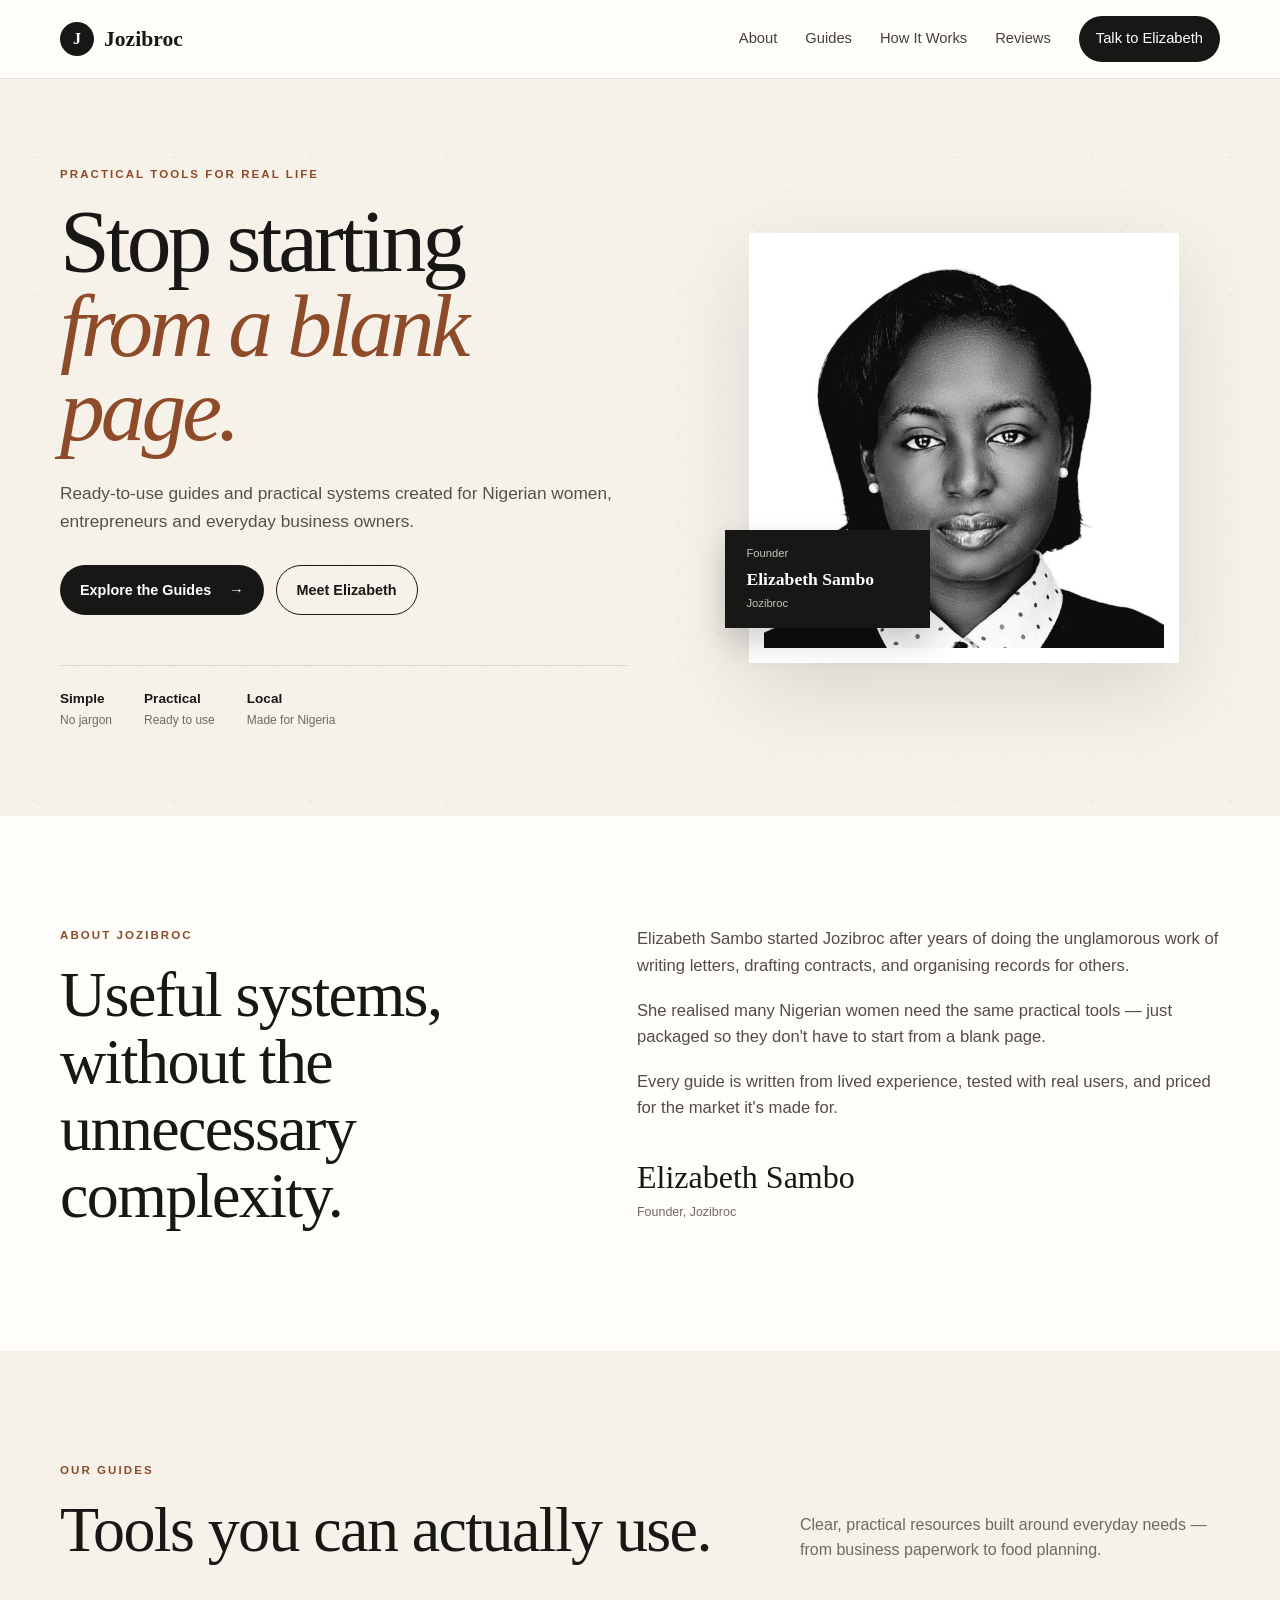
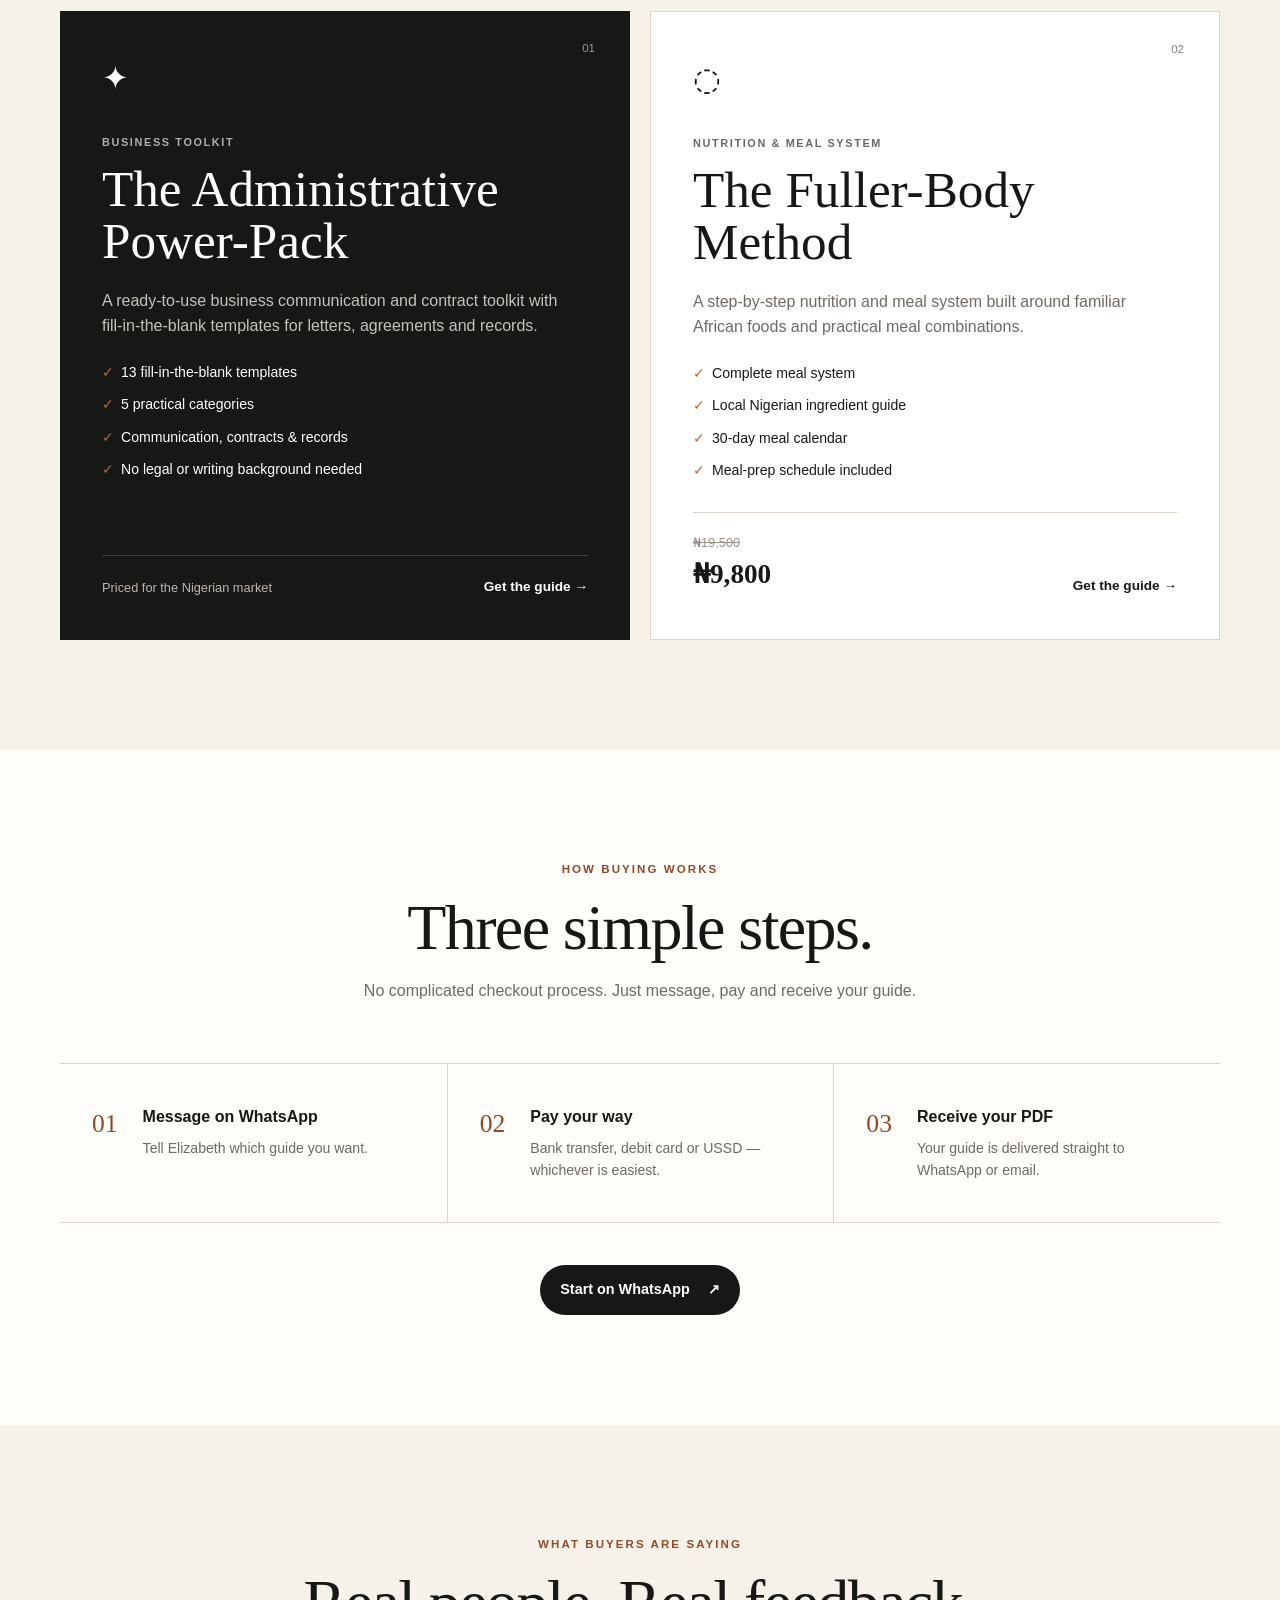
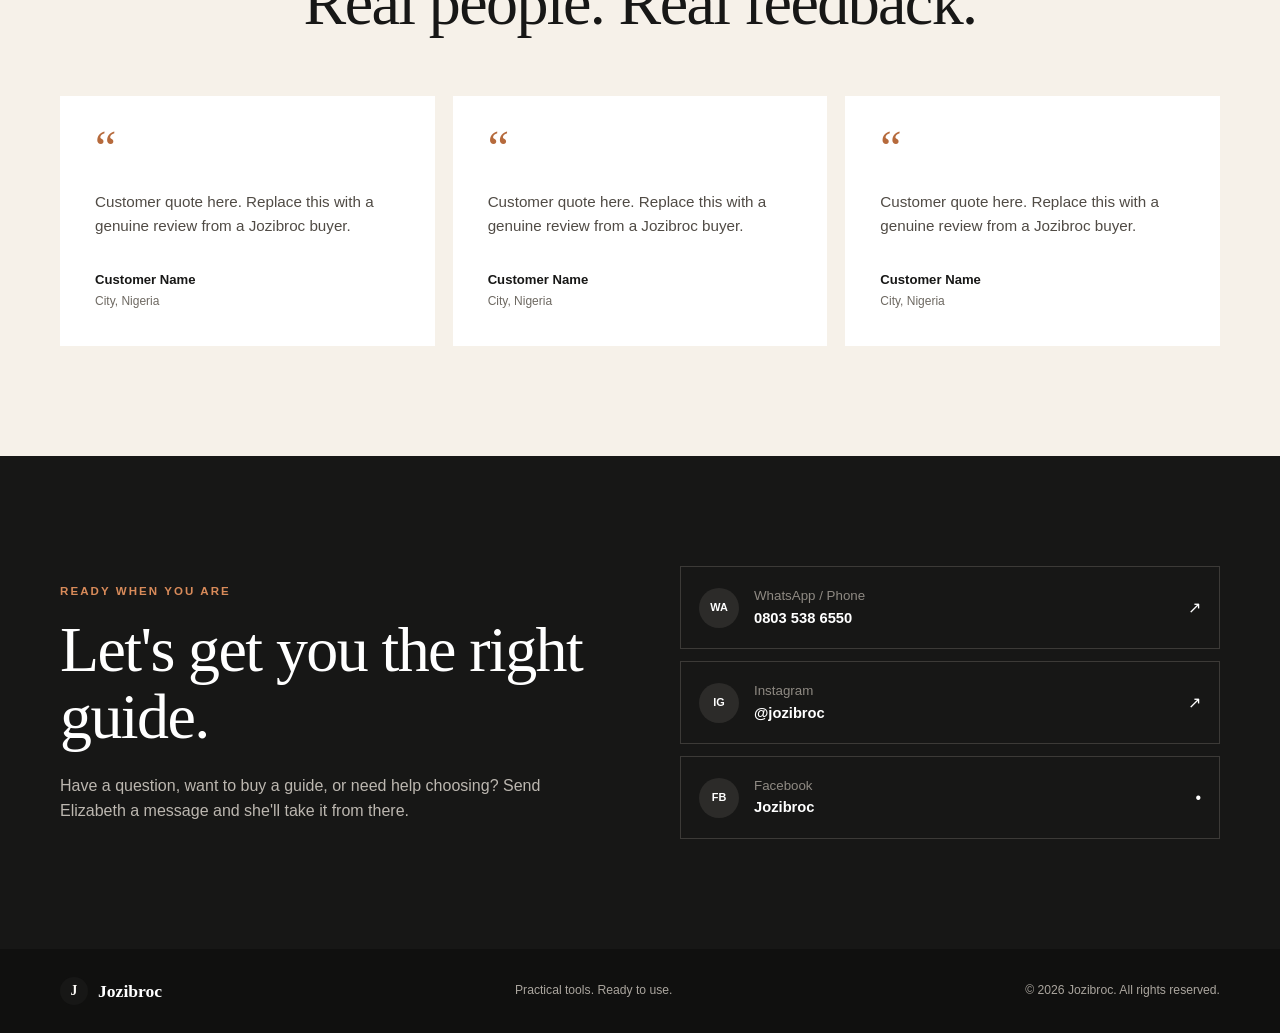
==== index.html @ 95d76f39 "jozibroc" ====
<!DOCTYPE html>
<html lang="en">
<head>
  <meta charset="UTF-8">
  <meta name="viewport" content="width=device-width, initial-scale=1.0">
  <meta name="description" content="Jozibroc — practical, ready-to-use business guides for Nigerian women and small business owners.">
  <title>Jozibroc | Practical Tools. Ready to Use.</title>

  <!-- Meta Pixel: Jozibroc Pixels | ID 851390221299784 -->
  <script>
    !function(f,b,e,v,n,t,s)
    {if(f.fbq)return;n=f.fbq=function(){n.callMethod?
    n.callMethod.apply(n,arguments):n.queue.push(arguments)};
    if(!f._fbq)f._fbq=n;n.push=n;n.loaded=!0;n.version='2.0';
    n.queue=[];t=b.createElement(e);t.async=!0;
    t.src=v;s=b.getElementsByTagName(e)[0];
    s.parentNode.insertBefore(t,s)}(window, document,'script',
    'https://connect.facebook.net/en_US/fbevents.js');
    fbq('init', '851390221299784');
    fbq('track', 'PageView');
  </script>
  <noscript>
    <img height="1" width="1" style="display:none"
         src="https://www.facebook.com/tr?id=851390221299784&ev=PageView&noscript=1"
         alt="">
  </noscript>

  <link rel="stylesheet" href="style.css">
</head>
<body>

  <header class="site-header">
    <nav class="nav container">
      <a class="brand" href="#home" aria-label="Jozibroc home">
        <span class="brand-mark">J</span>
        <span>Jozibroc</span>
      </a>

      <button class="menu-toggle" id="menuToggle" aria-label="Open menu" aria-expanded="false">
        <span></span><span></span><span></span>
      </button>

      <div class="nav-links" id="navLinks">
        <a href="#about">About</a>
        <a href="#guides">Guides</a>
        <a href="#how-it-works">How It Works</a>
        <a href="#testimonials">Reviews</a>
        <a href="#contact" class="nav-cta">Talk to Elizabeth</a>
      </div>
    </nav>
  </header>

  <main id="home">
    <section class="hero">
      <div class="hero-pattern"></div>
      <div class="container hero-grid">
        <div class="hero-copy reveal">
          <p class="eyebrow">PRACTICAL TOOLS FOR REAL LIFE</p>
          <h1>Stop starting<br><span>from a blank page.</span></h1>
          <p class="hero-text">
            Ready-to-use guides and practical systems created for Nigerian women,
            entrepreneurs and everyday business owners.
          </p>
          <div class="hero-actions">
            <a href="#guides" class="btn btn-primary">Explore the Guides <span>→</span></a>
            <a href="#about" class="btn btn-secondary">Meet Elizabeth</a>
          </div>
          <div class="trust-row">
            <div><strong>Simple</strong><span>No jargon</span></div>
            <div><strong>Practical</strong><span>Ready to use</span></div>
            <div><strong>Local</strong><span>Made for Nigeria</span></div>
          </div>
        </div>

        <div class="hero-portrait reveal">
          <div class="portrait-frame">
            <img src="assets/elizabeth-sambo.png" alt="Elizabeth Sambo">
            <div class="portrait-card">
              <span>Founder</span>
              <strong>Elizabeth Sambo</strong>
              <small>Jozibroc</small>
            </div>
          </div>
        </div>
      </div>
    </section>

    <section class="intro section" id="about">
      <div class="container two-col">
        <div class="section-heading reveal">
          <p class="eyebrow">ABOUT JOZIBROC</p>
          <h2>Useful systems, without the unnecessary complexity.</h2>
        </div>
        <div class="intro-copy reveal">
          <p>
            Elizabeth Sambo started Jozibroc after years of doing the unglamorous
            work of writing letters, drafting contracts, and organising records for others.
          </p>
          <p>
            She realised many Nigerian women need the same practical tools — just packaged
            so they don't have to start from a blank page.
          </p>
          <p>
            Every guide is written from lived experience, tested with real users, and
            priced for the market it's made for.
          </p>
          <div class="signature">Elizabeth Sambo</div>
          <p class="founder-note">Founder, Jozibroc</p>
        </div>
      </div>
    </section>

    <section class="guides section" id="guides">
      <div class="container">
        <div class="section-top reveal">
          <div>
            <p class="eyebrow">OUR GUIDES</p>
            <h2>Tools you can actually use.</h2>
          </div>
          <p class="section-description">
            Clear, practical resources built around everyday needs — from business
            paperwork to food planning.
          </p>
        </div>

        <div class="guide-grid">
          <article class="guide-card dark reveal">
            <div class="guide-number">01</div>
            <div class="guide-icon">✦</div>
            <p class="card-label">BUSINESS TOOLKIT</p>
            <h3>The Administrative<br>Power-Pack</h3>
            <p class="card-description">
              A ready-to-use business communication and contract toolkit with
              fill-in-the-blank templates for letters, agreements and records.
            </p>
            <ul>
              <li>13 fill-in-the-blank templates</li>
              <li>5 practical categories</li>
              <li>Communication, contracts & records</li>
              <li>No legal or writing background needed</li>
            </ul>
            <div class="card-footer">
              <span class="price-note">Priced for the Nigerian market</span>
              <a href="#contact" class="card-link" data-guide="The Administrative Power-Pack">Get the guide →</a>
            </div>
          </article>

          <article class="guide-card light reveal">
            <div class="guide-number">02</div>
            <div class="guide-icon">◌</div>
            <p class="card-label">NUTRITION & MEAL SYSTEM</p>
            <h3>The Fuller-Body<br>Method</h3>
            <p class="card-description">
              A step-by-step nutrition and meal system built around familiar African
              foods and practical meal combinations.
            </p>
            <ul>
              <li>Complete meal system</li>
              <li>Local Nigerian ingredient guide</li>
              <li>30-day meal calendar</li>
              <li>Meal-prep schedule included</li>
            </ul>
            <div class="card-footer">
              <div>
                <span class="old-price">₦19,500</span>
                <strong class="current-price">₦9,800</strong>
              </div>
              <a href="#contact" class="card-link" data-guide="The Fuller-Body Method">Get the guide →</a>
            </div>
          </article>
        </div>
      </div>
    </section>

    <section class="process section" id="how-it-works">
      <div class="container">
        <div class="center-heading reveal">
          <p class="eyebrow">HOW BUYING WORKS</p>
          <h2>Three simple steps.</h2>
          <p>No complicated checkout process. Just message, pay and receive your guide.</p>
        </div>

        <div class="steps">
          <div class="step reveal">
            <span class="step-no">01</span>
            <div>
              <h3>Message on WhatsApp</h3>
              <p>Tell Elizabeth which guide you want.</p>
            </div>
          </div>
          <div class="step reveal">
            <span class="step-no">02</span>
            <div>
              <h3>Pay your way</h3>
              <p>Bank transfer, debit card or USSD — whichever is easiest.</p>
            </div>
          </div>
          <div class="step reveal">
            <span class="step-no">03</span>
            <div>
              <h3>Receive your PDF</h3>
              <p>Your guide is delivered straight to WhatsApp or email.</p>
            </div>
          </div>
        </div>

        <div class="process-cta reveal">
          <a class="btn btn-primary" href="https://wa.me/2348035386550?text=Hello%20Elizabeth%2C%20I%27d%20like%20to%20buy%20a%20Jozibroc%20guide." target="_blank" rel="noopener">
            Start on WhatsApp <span>↗</span>
          </a>
        </div>
      </div>
    </section>

    <section class="testimonials section" id="testimonials">
      <div class="container">
        <div class="center-heading reveal">
          <p class="eyebrow">WHAT BUYERS ARE SAYING</p>
          <h2>Real people. Real feedback.</h2>
        </div>

        <div class="testimonial-grid">
          <article class="testimonial reveal">
            <div class="quote-mark">“</div>
            <p>Customer quote here. Replace this with a genuine review from a Jozibroc buyer.</p>
            <div class="reviewer"><strong>Customer Name</strong><span>City, Nigeria</span></div>
          </article>
          <article class="testimonial reveal">
            <div class="quote-mark">“</div>
            <p>Customer quote here. Replace this with a genuine review from a Jozibroc buyer.</p>
            <div class="reviewer"><strong>Customer Name</strong><span>City, Nigeria</span></div>
          </article>
          <article class="testimonial reveal">
            <div class="quote-mark">“</div>
            <p>Customer quote here. Replace this with a genuine review from a Jozibroc buyer.</p>
            <div class="reviewer"><strong>Customer Name</strong><span>City, Nigeria</span></div>
          </article>
        </div>
      </div>
    </section>

    <section class="contact section" id="contact">
      <div class="container contact-box reveal">
        <div class="contact-copy">
          <p class="eyebrow">READY WHEN YOU ARE</p>
          <h2>Let's get you the right guide.</h2>
          <p>
            Have a question, want to buy a guide, or need help choosing?
            Send Elizabeth a message and she'll take it from there.
          </p>
        </div>
        <div class="contact-actions">
          <a class="contact-item whatsapp" href="https://wa.me/2348035386550?text=Hello%20Elizabeth%2C%20I%27m%20interested%20in%20a%20Jozibroc%20guide." target="_blank" rel="noopener">
            <span class="contact-icon">WA</span>
            <span><small>WhatsApp / Phone</small><strong>0803 538 6550</strong></span>
            <span>↗</span>
          </a>
          <a class="contact-item" href="https://www.instagram.com/jozibroc/" target="_blank" rel="noopener">
            <span class="contact-icon">IG</span>
            <span><small>Instagram</small><strong>@jozibroc</strong></span>
            <span>↗</span>
          </a>
          <div class="contact-item">
            <span class="contact-icon">FB</span>
            <span><small>Facebook</small><strong>Jozibroc</strong></span>
            <span>•</span>
          </div>
        </div>
      </div>
    </section>
  </main>

  <footer class="footer">
    <div class="container footer-inner">
      <a class="brand footer-brand" href="#home">
        <span class="brand-mark">J</span>
        <span>Jozibroc</span>
      </a>
      <p>Practical tools. Ready to use.</p>
      <p>© <span id="year"></span> Jozibroc. All rights reserved.</p>
    </div>
  </footer>

  <script src="script.js"></script>
</body>
</html>
---- style.css ----
:root {
  --ink: #171716;
  --cream: #f6f1e9;
  --paper: #fffdf9;
  --warm: #b66a3c;
  --warm-dark: #8d4b29;
  --line: #ddd5ca;
  --muted: #6e6962;
  --serif: Georgia, "Times New Roman", serif;
  --sans: Inter, ui-sans-serif, -apple-system, BlinkMacSystemFont, "Segoe UI", Arial, sans-serif;
}

* { box-sizing: border-box; margin: 0; padding: 0; }

html { scroll-behavior: smooth; }

body {
  font-family: var(--sans);
  color: var(--ink);
  background: var(--paper);
  line-height: 1.6;
}

a { color: inherit; text-decoration: none; }

.container {
  width: min(1160px, calc(100% - 40px));
  margin: 0 auto;
}

.site-header {
  position: sticky;
  top: 0;
  z-index: 100;
  background: rgba(255, 253, 249, .92);
  backdrop-filter: blur(14px);
  border-bottom: 1px solid rgba(221, 213, 202, .7);
}

.nav {
  min-height: 78px;
  display: flex;
  align-items: center;
  justify-content: space-between;
}

.brand {
  display: inline-flex;
  align-items: center;
  gap: 10px;
  font-family: var(--serif);
  font-size: 1.35rem;
  font-weight: 700;
}

.brand-mark {
  width: 34px;
  height: 34px;
  border-radius: 50%;
  display: grid;
  place-items: center;
  background: var(--ink);
  color: var(--paper);
  font-size: 1rem;
}

.nav-links { display: flex; align-items: center; gap: 28px; font-size: .92rem; }
.nav-links a { color: #44413d; transition: color .2s ease; }
.nav-links a:hover { color: var(--warm-dark); }
.nav-cta {
  background: var(--ink);
  color: white !important;
  padding: 11px 17px;
  border-radius: 100px;
}

.menu-toggle { display: none; border: 0; background: transparent; cursor: pointer; }
.menu-toggle span { display: block; width: 25px; height: 2px; background: var(--ink); margin: 5px; }

.hero {
  position: relative;
  overflow: hidden;
  background: var(--cream);
  min-height: 720px;
  display: flex;
  align-items: center;
}

.hero-pattern {
  position: absolute;
  inset: 0;
  opacity: .25;
  background-image:
    radial-gradient(circle at 15% 30%, rgba(182,106,60,.22) 0 1px, transparent 1.5px),
    radial-gradient(circle at 75% 70%, rgba(23,23,22,.13) 0 1px, transparent 1.5px);
  background-size: 34px 34px, 46px 46px;
}

.hero-grid {
  position: relative;
  display: grid;
  grid-template-columns: 1.05fr .95fr;
  gap: 80px;
  align-items: center;
  padding: 86px 0;
}

.eyebrow {
  letter-spacing: .18em;
  font-size: .72rem;
  font-weight: 800;
  color: var(--warm-dark);
  margin-bottom: 16px;
}

.hero h1 {
  font-family: var(--serif);
  font-size: clamp(3.6rem, 7vw, 6.3rem);
  line-height: .94;
  letter-spacing: -.045em;
  font-weight: 500;
}

.hero h1 span { color: var(--warm-dark); font-style: italic; }

.hero-text {
  max-width: 560px;
  margin: 28px 0 30px;
  font-size: 1.08rem;
  color: #55504a;
}

.hero-actions { display: flex; gap: 12px; flex-wrap: wrap; }

.btn {
  display: inline-flex;
  align-items: center;
  justify-content: center;
  gap: 18px;
  min-height: 50px;
  padding: 0 20px;
  border-radius: 100px;
  font-weight: 700;
  font-size: .9rem;
  transition: transform .2s ease, background .2s ease;
}
.btn:hover { transform: translateY(-2px); }
.btn-primary { background: var(--ink); color: white; }
.btn-secondary { border: 1px solid var(--ink); }

.trust-row {
  display: flex;
  gap: 32px;
  margin-top: 50px;
  padding-top: 22px;
  border-top: 1px solid var(--line);
}
.trust-row div { display: grid; gap: 1px; }
.trust-row strong { font-size: .85rem; }
.trust-row span { color: var(--muted); font-size: .75rem; }

.hero-portrait { display: flex; justify-content: center; }
.portrait-frame {
  position: relative;
  width: min(430px, 100%);
  padding: 15px;
  background: white;
  box-shadow: 0 28px 80px rgba(23,23,22,.12);
}
.portrait-frame img { display: block; width: 100%; aspect-ratio: 1 / 1; object-fit: cover; }
.portrait-card {
  position: absolute;
  left: -24px;
  bottom: 35px;
  background: var(--ink);
  color: white;
  padding: 15px 22px;
  min-width: 205px;
  box-shadow: 0 14px 30px rgba(0,0,0,.18);
}
.portrait-card span, .portrait-card small { display: block; color: #c8c4bd; font-size: .7rem; }
.portrait-card strong { display: block; font-family: var(--serif); font-size: 1.1rem; margin: 2px 0; }

.section { padding: 110px 0; }

.two-col { display: grid; grid-template-columns: .9fr 1.1fr; gap: 100px; }
.section-heading h2, .section-top h2, .center-heading h2, .contact h2 {
  font-family: var(--serif);
  font-weight: 500;
  letter-spacing: -.025em;
  line-height: 1.05;
  font-size: clamp(2.5rem, 5vw, 4rem);
}
.intro { background: var(--paper); }
.intro-copy { max-width: 650px; color: #514d47; font-size: 1.04rem; }
.intro-copy p { margin-bottom: 18px; }
.signature {
  margin-top: 30px;
  font-family: "Brush Script MT", cursive;
  font-size: 2rem;
  color: var(--ink);
}
.founder-note { font-size: .78rem; color: var(--muted); }

.guides { background: var(--cream); }
.section-top { display: flex; justify-content: space-between; align-items: end; gap: 40px; margin-bottom: 48px; }
.section-description { max-width: 420px; color: var(--muted); }

.guide-grid { display: grid; grid-template-columns: 1fr 1fr; gap: 20px; }
.guide-card {
  min-height: 550px;
  padding: 42px;
  position: relative;
  overflow: hidden;
  display: flex;
  flex-direction: column;
}
.guide-card.dark { background: var(--ink); color: white; }
.guide-card.light { background: white; border: 1px solid var(--line); }
.guide-number { position: absolute; top: 28px; right: 35px; font-size: .72rem; opacity: .55; }
.guide-icon { font-size: 2rem; margin-bottom: 30px; }
.card-label { letter-spacing: .15em; font-size: .68rem; font-weight: 800; opacity: .65; margin-bottom: 12px; }
.guide-card h3 { font-family: var(--serif); font-size: clamp(2.1rem, 4vw, 3.2rem); line-height: 1; font-weight: 500; }
.card-description { margin: 22px 0; color: #c7c2bb; max-width: 480px; }
.light .card-description { color: var(--muted); }
.guide-card ul { list-style: none; display: grid; gap: 10px; margin-bottom: 30px; }
.guide-card li { font-size: .88rem; padding-left: 19px; position: relative; }
.guide-card li::before { content: "✓"; position: absolute; left: 0; color: var(--warm); }
.card-footer { margin-top: auto; padding-top: 20px; border-top: 1px solid rgba(255,255,255,.18); display: flex; justify-content: space-between; gap: 15px; align-items: end; }
.light .card-footer { border-top-color: var(--line); }
.price-note { font-size: .8rem; color: #bcb6ad; }
.old-price { display: block; color: #99928a; text-decoration: line-through; font-size: .8rem; }
.current-price { font-family: var(--serif); font-size: 1.7rem; }
.card-link { font-weight: 800; font-size: .85rem; white-space: nowrap; }
.card-link:hover { color: var(--warm); }

.process { background: var(--paper); }
.center-heading { text-align: center; max-width: 700px; margin: 0 auto 60px; }
.center-heading > p:last-child { color: var(--muted); margin-top: 16px; }
.steps { display: grid; grid-template-columns: repeat(3, 1fr); gap: 0; border-top: 1px solid var(--line); border-bottom: 1px solid var(--line); }
.step { padding: 40px 32px; display: flex; gap: 25px; }
.step + .step { border-left: 1px solid var(--line); }
.step-no { font-family: var(--serif); font-size: 1.6rem; color: var(--warm-dark); }
.step h3 { font-size: 1rem; margin-bottom: 7px; }
.step p { color: var(--muted); font-size: .88rem; }
.process-cta { text-align: center; margin-top: 42px; }

.testimonials { background: var(--cream); }
.testimonial-grid { display: grid; grid-template-columns: repeat(3, 1fr); gap: 18px; }
.testimonial { background: white; padding: 35px; min-height: 250px; display: flex; flex-direction: column; }
.quote-mark { font-family: var(--serif); font-size: 3rem; line-height: .7; color: var(--warm); }
.testimonial p { margin: 25px 0; color: #504b45; font-size: .95rem; }
.reviewer { margin-top: auto; display: grid; gap: 2px; }
.reviewer strong { font-size: .82rem; }
.reviewer span { font-size: .75rem; color: var(--muted); }

.contact { background: var(--ink); color: white; }
.contact-box { display: grid; grid-template-columns: 1fr 1fr; gap: 80px; align-items: center; }
.contact h2 { max-width: 550px; }
.contact-copy > p:last-child { color: #bcb7b0; max-width: 530px; margin-top: 22px; }
.contact .eyebrow { color: #d98b5a; }
.contact-actions { display: grid; gap: 12px; }
.contact-item {
  display: flex;
  align-items: center;
  gap: 15px;
  padding: 18px;
  border: 1px solid #3c3a37;
  transition: border-color .2s ease, transform .2s ease;
}
.contact-item:hover { border-color: #77716a; transform: translateX(3px); }
.contact-icon {
  width: 40px; height: 40px; display: grid; place-items: center;
  border-radius: 50%; background: #2c2b29; font-size: .68rem; font-weight: 800;
}
.contact-item span:nth-child(2) { flex: 1; display: grid; }
.contact-item small { color: #8f8a83; }
.contact-item strong { font-size: .92rem; }

.footer { background: #10100f; color: #aaa59e; padding: 28px 0; font-size: .76rem; }
.footer-inner { display: flex; align-items: center; justify-content: space-between; gap: 20px; }
.footer-brand { color: white; font-size: 1.1rem; }
.footer-brand .brand-mark { width: 28px; height: 28px; font-size: .85rem; }

.reveal { opacity: 0; transform: translateY(20px); transition: opacity .7s ease, transform .7s ease; }
.reveal.visible { opacity: 1; transform: none; }

@media (max-width: 850px) {
  .menu-toggle { display: block; }
  .nav-links {
    display: none;
    position: absolute;
    top: 78px; left: 0; right: 0;
    background: var(--paper);
    border-bottom: 1px solid var(--line);
    padding: 20px;
    flex-direction: column;
    align-items: stretch;
  }
  .nav-links.open { display: flex; }
  .nav-links a { padding: 10px; }
  .nav-cta { text-align: center; }

  .hero { min-height: auto; }
  .hero-grid { grid-template-columns: 1fr; gap: 60px; padding: 70px 0; }
  .hero-portrait { order: -1; }
  .portrait-frame { width: min(390px, 90%); }
  .portrait-card { left: -10px; }

  .two-col, .contact-box { grid-template-columns: 1fr; gap: 45px; }
  .section { padding: 80px 0; }
  .section-top { display: block; }
  .section-description { margin-top: 20px; }
  .guide-grid, .testimonial-grid { grid-template-columns: 1fr; }
  .steps { grid-template-columns: 1fr; }
  .step + .step { border-left: 0; border-top: 1px solid var(--line); }
  .guide-card { min-height: 500px; }
}

@media (max-width: 520px) {
  .container { width: min(100% - 28px, 1160px); }
  .hero h1 { font-size: 3.5rem; }
  .trust-row { gap: 15px; flex-wrap: wrap; }
  .guide-card { padding: 30px 24px; }
  .card-footer { align-items: center; }
  .footer-inner { flex-direction: column; text-align: center; }
}
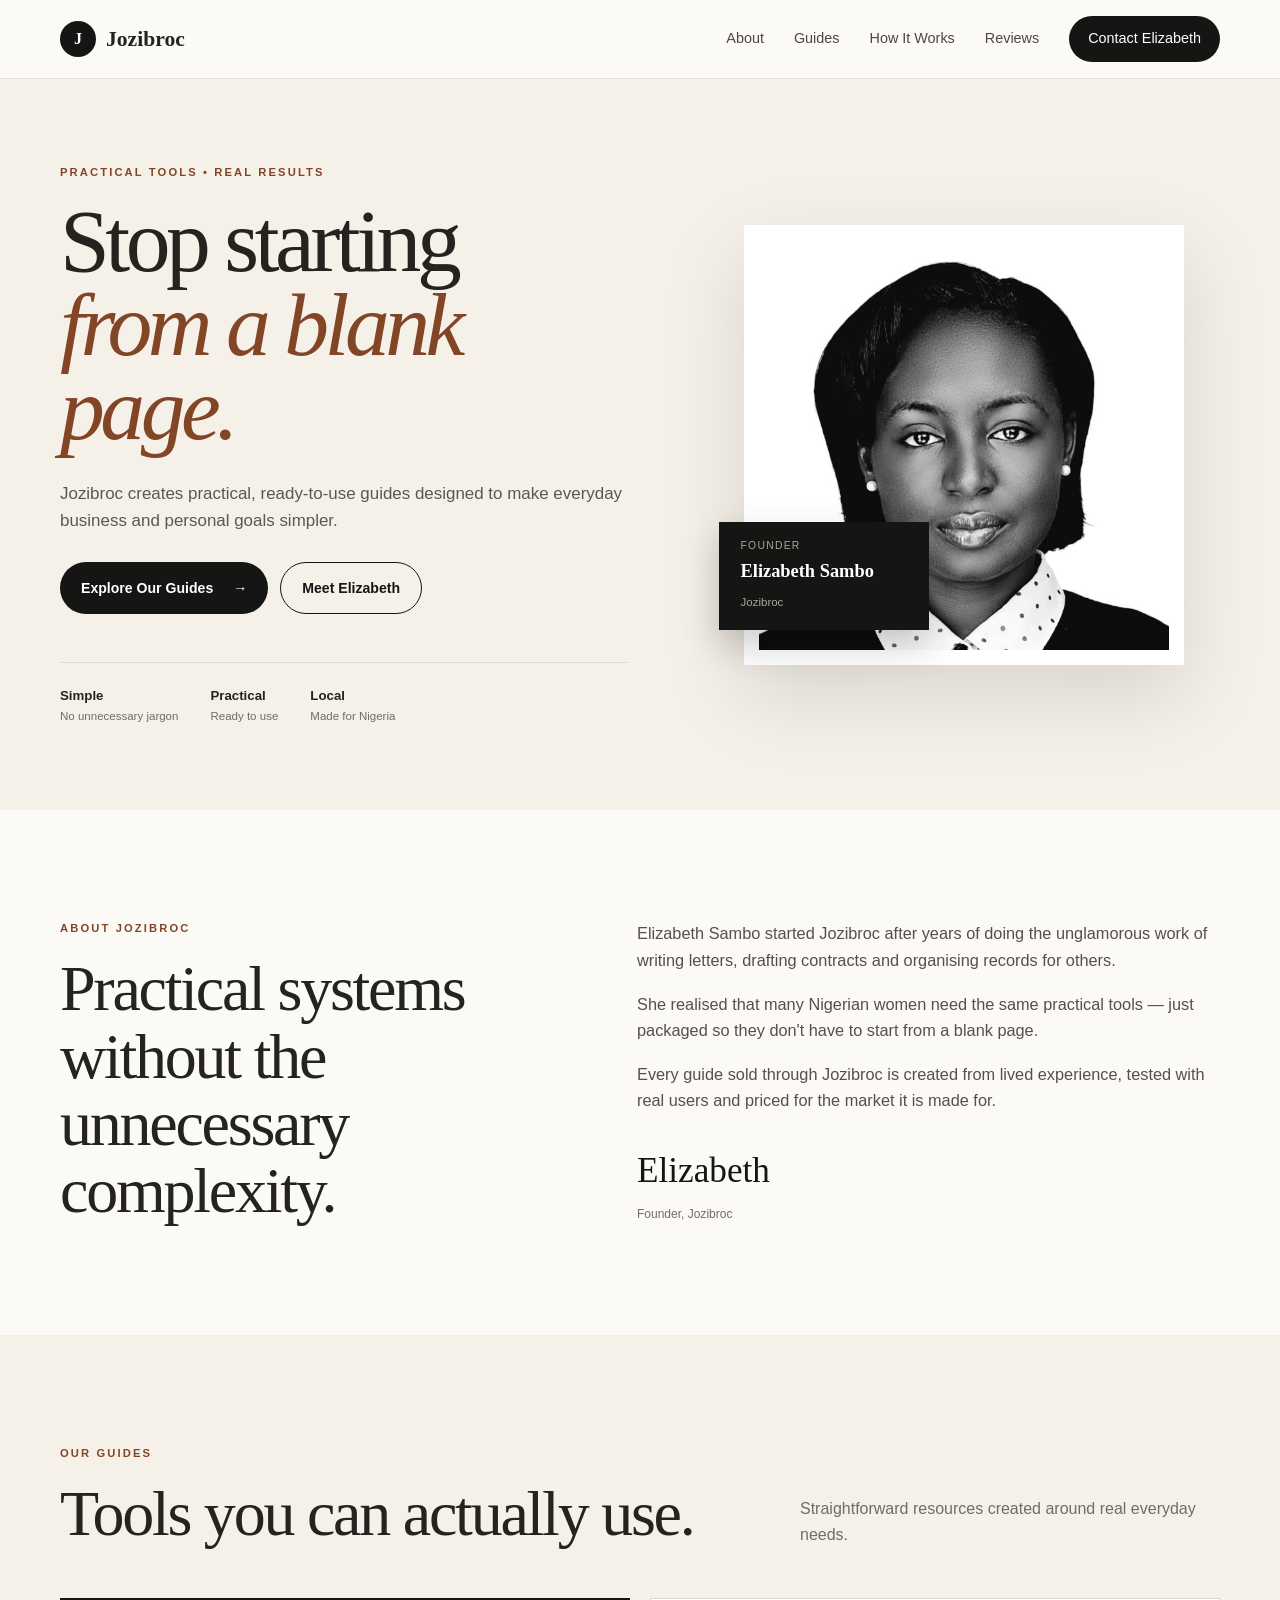
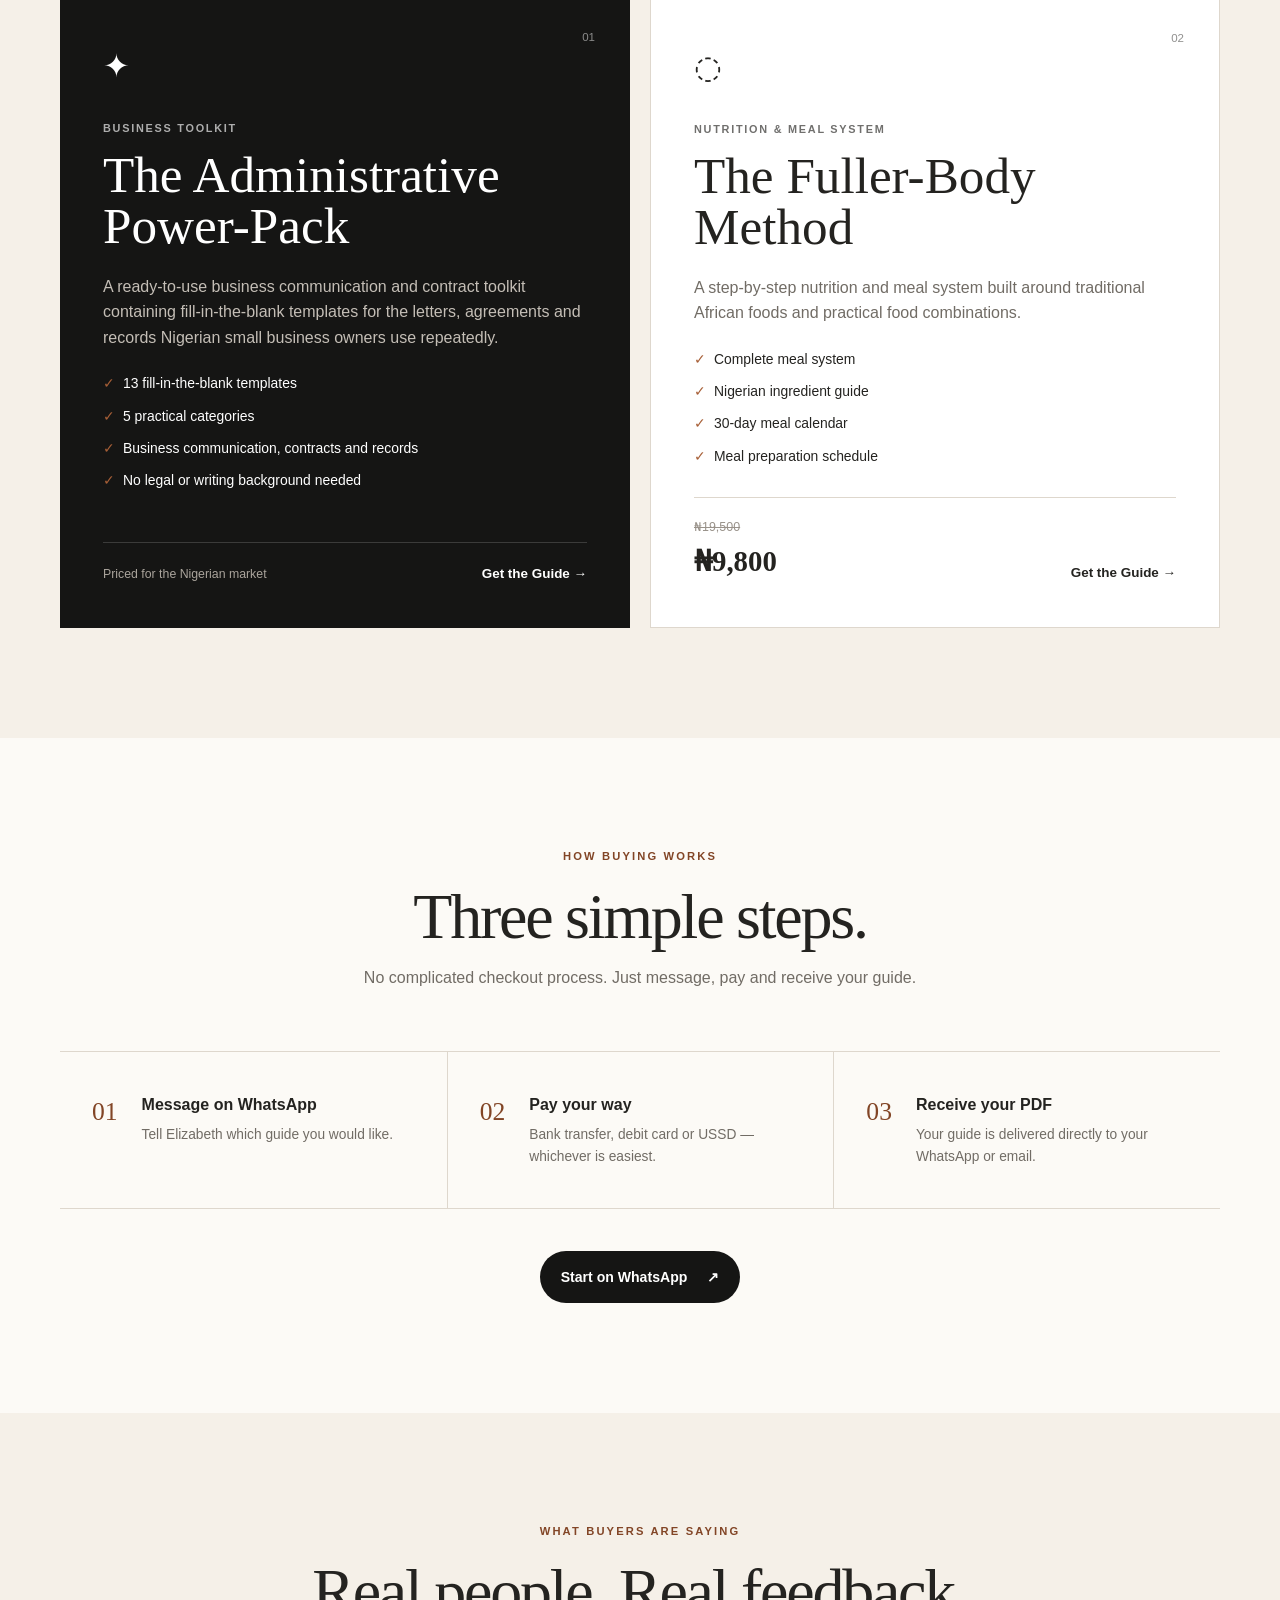
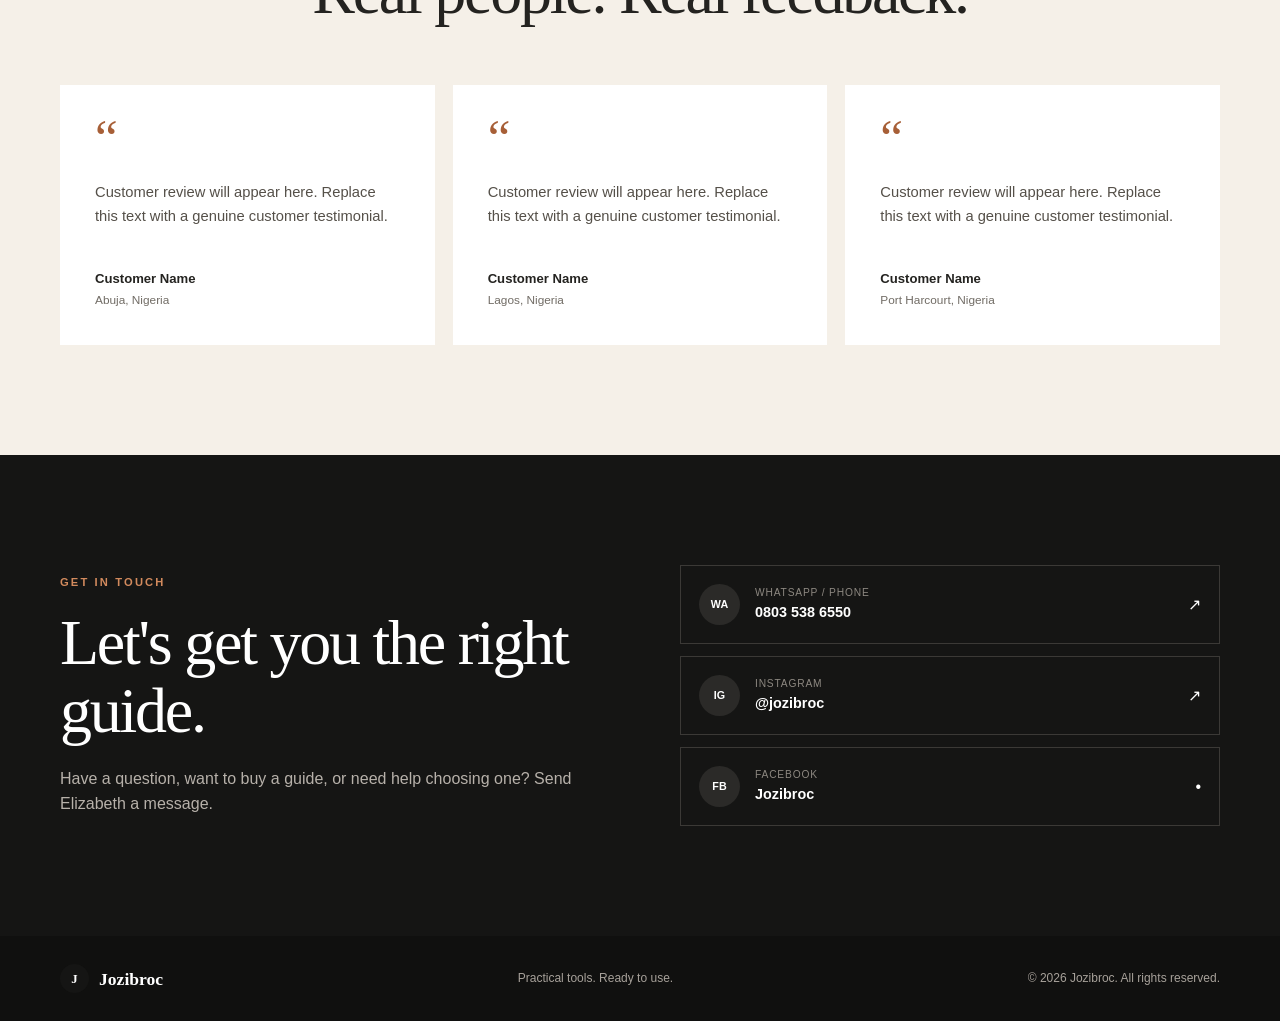
==== commit 9439c41f: "jozibroc" ====
--- a/index.html
+++ b/index.html
@@ -1,286 +1,809 @@
 <!DOCTYPE html>
 <html lang="en">
 <head>
-  <meta charset="UTF-8">
-  <meta name="viewport" content="width=device-width, initial-scale=1.0">
-  <meta name="description" content="Jozibroc — practical, ready-to-use business guides for Nigerian women and small business owners.">
-  <title>Jozibroc | Practical Tools. Ready to Use.</title>
-
-  <!-- Meta Pixel: Jozibroc Pixels | ID 851390221299784 -->
-  <script>
-    !function(f,b,e,v,n,t,s)
-    {if(f.fbq)return;n=f.fbq=function(){n.callMethod?
-    n.callMethod.apply(n,arguments):n.queue.push(arguments)};
-    if(!f._fbq)f._fbq=n;n.push=n;n.loaded=!0;n.version='2.0';
-    n.queue=[];t=b.createElement(e);t.async=!0;
-    t.src=v;s=b.getElementsByTagName(e)[0];
-    s.parentNode.insertBefore(t,s)}(window, document,'script',
-    'https://connect.facebook.net/en_US/fbevents.js');
-    fbq('init', '851390221299784');
-    fbq('track', 'PageView');
-  </script>
-  <noscript>
-    <img height="1" width="1" style="display:none"
-         src="https://www.facebook.com/tr?id=851390221299784&ev=PageView&noscript=1"
-         alt="">
-  </noscript>
-
-  <link rel="stylesheet" href="style.css">
+    <meta charset="UTF-8">
+    <meta name="viewport" content="width=device-width, initial-scale=1.0">
+
+    <title>Jozibroc | Practical Tools for Real Life</title>
+
+    <meta name="description"
+        content="Jozibroc provides practical, ready-to-use guides and systems created for Nigerian women, entrepreneurs and small business owners.">
+
+    <!-- =========================
+         META PIXEL
+         Jozibroc Pixel ID:
+         851390221299784
+    ========================== -->
+
+    <script>
+        !function(f,b,e,v,n,t,s)
+        {
+            if(f.fbq)return;
+            n=f.fbq=function()
+            {
+                n.callMethod ?
+                n.callMethod.apply(n,arguments) :
+                n.queue.push(arguments)
+            };
+
+            if(!f._fbq)f._fbq=n;
+
+            n.push=n;
+            n.loaded=!0;
+            n.version='2.0';
+            n.queue=[];
+
+            t=b.createElement(e);
+            t.async=!0;
+            t.src=v;
+
+            s=b.getElementsByTagName(e)[0];
+            s.parentNode.insertBefore(t,s)
+        }
+        (window, document,'script',
+        'https://connect.facebook.net/en_US/fbevents.js');
+
+        fbq('init', '851390221299784');
+        fbq('track', 'PageView');
+    </script>
+
+    <noscript>
+        <img height="1"
+             width="1"
+             style="display:none"
+             src="https://www.facebook.com/tr?id=851390221299784&ev=PageView&noscript=1"
+             alt="">
+    </noscript>
+
+    <link rel="stylesheet" href="style.css">
 </head>
+
 <body>
 
-  <header class="site-header">
-    <nav class="nav container">
-      <a class="brand" href="#home" aria-label="Jozibroc home">
-        <span class="brand-mark">J</span>
-        <span>Jozibroc</span>
-      </a>
-
-      <button class="menu-toggle" id="menuToggle" aria-label="Open menu" aria-expanded="false">
-        <span></span><span></span><span></span>
-      </button>
-
-      <div class="nav-links" id="navLinks">
-        <a href="#about">About</a>
-        <a href="#guides">Guides</a>
-        <a href="#how-it-works">How It Works</a>
-        <a href="#testimonials">Reviews</a>
-        <a href="#contact" class="nav-cta">Talk to Elizabeth</a>
-      </div>
-    </nav>
-  </header>
-
-  <main id="home">
-    <section class="hero">
-      <div class="hero-pattern"></div>
-      <div class="container hero-grid">
-        <div class="hero-copy reveal">
-          <p class="eyebrow">PRACTICAL TOOLS FOR REAL LIFE</p>
-          <h1>Stop starting<br><span>from a blank page.</span></h1>
-          <p class="hero-text">
-            Ready-to-use guides and practical systems created for Nigerian women,
-            entrepreneurs and everyday business owners.
-          </p>
-          <div class="hero-actions">
-            <a href="#guides" class="btn btn-primary">Explore the Guides <span>→</span></a>
-            <a href="#about" class="btn btn-secondary">Meet Elizabeth</a>
-          </div>
-          <div class="trust-row">
-            <div><strong>Simple</strong><span>No jargon</span></div>
-            <div><strong>Practical</strong><span>Ready to use</span></div>
-            <div><strong>Local</strong><span>Made for Nigeria</span></div>
-          </div>
-        </div>
-
-        <div class="hero-portrait reveal">
-          <div class="portrait-frame">
-            <img src="assets/elizabeth-sambo.png" alt="Elizabeth Sambo">
-            <div class="portrait-card">
-              <span>Founder</span>
-              <strong>Elizabeth Sambo</strong>
-              <small>Jozibroc</small>
-            </div>
-          </div>
-        </div>
-      </div>
-    </section>
-
-    <section class="intro section" id="about">
-      <div class="container two-col">
-        <div class="section-heading reveal">
-          <p class="eyebrow">ABOUT JOZIBROC</p>
-          <h2>Useful systems, without the unnecessary complexity.</h2>
-        </div>
-        <div class="intro-copy reveal">
-          <p>
-            Elizabeth Sambo started Jozibroc after years of doing the unglamorous
-            work of writing letters, drafting contracts, and organising records for others.
-          </p>
-          <p>
-            She realised many Nigerian women need the same practical tools — just packaged
-            so they don't have to start from a blank page.
-          </p>
-          <p>
-            Every guide is written from lived experience, tested with real users, and
-            priced for the market it's made for.
-          </p>
-          <div class="signature">Elizabeth Sambo</div>
-          <p class="founder-note">Founder, Jozibroc</p>
-        </div>
-      </div>
-    </section>
-
-    <section class="guides section" id="guides">
-      <div class="container">
-        <div class="section-top reveal">
-          <div>
-            <p class="eyebrow">OUR GUIDES</p>
-            <h2>Tools you can actually use.</h2>
-          </div>
-          <p class="section-description">
-            Clear, practical resources built around everyday needs — from business
-            paperwork to food planning.
-          </p>
-        </div>
-
-        <div class="guide-grid">
-          <article class="guide-card dark reveal">
-            <div class="guide-number">01</div>
-            <div class="guide-icon">✦</div>
-            <p class="card-label">BUSINESS TOOLKIT</p>
-            <h3>The Administrative<br>Power-Pack</h3>
-            <p class="card-description">
-              A ready-to-use business communication and contract toolkit with
-              fill-in-the-blank templates for letters, agreements and records.
+<!-- =========================
+     NAVIGATION
+========================== -->
+
+<header class="header">
+
+    <div class="container nav">
+
+        <a href="#home" class="logo">
+            <span class="logo-circle">J</span>
+            <span>Jozibroc</span>
+        </a>
+
+        <button class="menu-btn" id="menuBtn">
+            <span></span>
+            <span></span>
+            <span></span>
+        </button>
+
+        <nav id="navMenu">
+
+            <a href="#about">About</a>
+            <a href="#guides">Guides</a>
+            <a href="#how">How It Works</a>
+            <a href="#reviews">Reviews</a>
+
+            <a href="#contact" class="nav-button">
+                Contact Elizabeth
+            </a>
+
+        </nav>
+
+    </div>
+
+</header>
+
+
+<!-- =========================
+     HERO
+========================== -->
+
+<section class="hero" id="home">
+
+    <div class="container hero-container">
+
+        <div class="hero-content reveal">
+
+            <div class="eyebrow">
+                PRACTICAL TOOLS • REAL RESULTS
+            </div>
+
+            <h1>
+                Stop starting
+                <span>from a blank page.</span>
+            </h1>
+
+            <p>
+                Jozibroc creates practical, ready-to-use guides
+                designed to make everyday business and personal
+                goals simpler.
             </p>
-            <ul>
-              <li>13 fill-in-the-blank templates</li>
-              <li>5 practical categories</li>
-              <li>Communication, contracts & records</li>
-              <li>No legal or writing background needed</li>
-            </ul>
-            <div class="card-footer">
-              <span class="price-note">Priced for the Nigerian market</span>
-              <a href="#contact" class="card-link" data-guide="The Administrative Power-Pack">Get the guide →</a>
-            </div>
-          </article>
-
-          <article class="guide-card light reveal">
-            <div class="guide-number">02</div>
-            <div class="guide-icon">◌</div>
-            <p class="card-label">NUTRITION & MEAL SYSTEM</p>
-            <h3>The Fuller-Body<br>Method</h3>
-            <p class="card-description">
-              A step-by-step nutrition and meal system built around familiar African
-              foods and practical meal combinations.
+
+            <div class="hero-buttons">
+
+                <a href="#guides" class="btn primary">
+                    Explore Our Guides
+                    <span>→</span>
+                </a>
+
+                <a href="#about" class="btn secondary">
+                    Meet Elizabeth
+                </a>
+
+            </div>
+
+            <div class="hero-features">
+
+                <div>
+                    <strong>Simple</strong>
+                    <small>No unnecessary jargon</small>
+                </div>
+
+                <div>
+                    <strong>Practical</strong>
+                    <small>Ready to use</small>
+                </div>
+
+                <div>
+                    <strong>Local</strong>
+                    <small>Made for Nigeria</small>
+                </div>
+
+            </div>
+
+        </div>
+
+
+        <div class="hero-image reveal">
+
+            <div class="image-wrapper">
+
+                <img
+                    src="assets/elizabeth-sambo.png"
+                    alt="Elizabeth Sambo - Founder of Jozibroc"
+                >
+
+                <div class="founder-card">
+
+                    <span>FOUNDER</span>
+
+                    <strong>
+                        Elizabeth Sambo
+                    </strong>
+
+                    <small>
+                        Jozibroc
+                    </small>
+
+                </div>
+
+            </div>
+
+        </div>
+
+    </div>
+
+</section>
+
+
+<!-- =========================
+     ABOUT
+========================== -->
+
+<section class="section about" id="about">
+
+    <div class="container about-grid">
+
+        <div class="section-title reveal">
+
+            <div class="eyebrow">
+                ABOUT JOZIBROC
+            </div>
+
+            <h2>
+                Practical systems
+                without the
+                unnecessary complexity.
+            </h2>
+
+        </div>
+
+
+        <div class="about-text reveal">
+
+            <p>
+                Elizabeth Sambo started Jozibroc after years
+                of doing the unglamorous work of writing letters,
+                drafting contracts and organising records for others.
             </p>
-            <ul>
-              <li>Complete meal system</li>
-              <li>Local Nigerian ingredient guide</li>
-              <li>30-day meal calendar</li>
-              <li>Meal-prep schedule included</li>
-            </ul>
-            <div class="card-footer">
-              <div>
-                <span class="old-price">₦19,500</span>
-                <strong class="current-price">₦9,800</strong>
-              </div>
-              <a href="#contact" class="card-link" data-guide="The Fuller-Body Method">Get the guide →</a>
-            </div>
-          </article>
-        </div>
-      </div>
-    </section>
-
-    <section class="process section" id="how-it-works">
-      <div class="container">
-        <div class="center-heading reveal">
-          <p class="eyebrow">HOW BUYING WORKS</p>
-          <h2>Three simple steps.</h2>
-          <p>No complicated checkout process. Just message, pay and receive your guide.</p>
-        </div>
+
+            <p>
+                She realised that many Nigerian women need
+                the same practical tools — just packaged so they
+                don't have to start from a blank page.
+            </p>
+
+            <p>
+                Every guide sold through Jozibroc is created from
+                lived experience, tested with real users and
+                priced for the market it is made for.
+            </p>
+
+            <div class="signature">
+                Elizabeth
+            </div>
+
+            <small>
+                Founder, Jozibroc
+            </small>
+
+        </div>
+
+    </div>
+
+</section>
+
+
+<!-- =========================
+     GUIDES
+========================== -->
+
+<section class="section guides" id="guides">
+
+    <div class="container">
+
+        <div class="section-header reveal">
+
+            <div>
+
+                <div class="eyebrow">
+                    OUR GUIDES
+                </div>
+
+                <h2>
+                    Tools you can
+                    actually use.
+                </h2>
+
+            </div>
+
+            <p>
+                Straightforward resources created around
+                real everyday needs.
+            </p>
+
+        </div>
+
+
+        <div class="products">
+
+
+            <!-- PRODUCT ONE -->
+
+            <article class="product product-dark reveal">
+
+                <span class="product-number">
+                    01
+                </span>
+
+                <div class="product-icon">
+                    ✦
+                </div>
+
+                <div class="product-label">
+                    BUSINESS TOOLKIT
+                </div>
+
+                <h3>
+                    The Administrative
+                    <br>
+                    Power-Pack
+                </h3>
+
+                <p>
+                    A ready-to-use business communication
+                    and contract toolkit containing
+                    fill-in-the-blank templates for the
+                    letters, agreements and records Nigerian
+                    small business owners use repeatedly.
+                </p>
+
+                <ul>
+
+                    <li>
+                        13 fill-in-the-blank templates
+                    </li>
+
+                    <li>
+                        5 practical categories
+                    </li>
+
+                    <li>
+                        Business communication,
+                        contracts and records
+                    </li>
+
+                    <li>
+                        No legal or writing background needed
+                    </li>
+
+                </ul>
+
+                <div class="product-bottom">
+
+                    <span>
+                        Priced for the Nigerian market
+                    </span>
+
+                    <a
+                        href="#contact"
+                        class="product-link"
+                        data-guide="The Administrative Power-Pack"
+                    >
+                        Get the Guide →
+                    </a>
+
+                </div>
+
+            </article>
+
+
+            <!-- PRODUCT TWO -->
+
+            <article class="product product-light reveal">
+
+                <span class="product-number">
+                    02
+                </span>
+
+                <div class="product-icon">
+                    ◌
+                </div>
+
+                <div class="product-label">
+                    NUTRITION & MEAL SYSTEM
+                </div>
+
+                <h3>
+                    The Fuller-Body
+                    <br>
+                    Method
+                </h3>
+
+                <p>
+                    A step-by-step nutrition and meal system
+                    built around traditional African foods
+                    and practical food combinations.
+                </p>
+
+                <ul>
+
+                    <li>
+                        Complete meal system
+                    </li>
+
+                    <li>
+                        Nigerian ingredient guide
+                    </li>
+
+                    <li>
+                        30-day meal calendar
+                    </li>
+
+                    <li>
+                        Meal preparation schedule
+                    </li>
+
+                </ul>
+
+                <div class="product-bottom">
+
+                    <div class="price">
+
+                        <span>
+                            ₦19,500
+                        </span>
+
+                        <strong>
+                            ₦9,800
+                        </strong>
+
+                    </div>
+
+                    <a
+                        href="#contact"
+                        class="product-link"
+                        data-guide="The Fuller-Body Method"
+                    >
+                        Get the Guide →
+                    </a>
+
+                </div>
+
+            </article>
+
+        </div>
+
+    </div>
+
+</section>
+
+
+<!-- =========================
+     HOW IT WORKS
+========================== -->
+
+<section class="section how" id="how">
+
+    <div class="container">
+
+        <div class="center-title reveal">
+
+            <div class="eyebrow">
+                HOW BUYING WORKS
+            </div>
+
+            <h2>
+                Three simple steps.
+            </h2>
+
+            <p>
+                No complicated checkout process.
+                Just message, pay and receive your guide.
+            </p>
+
+        </div>
+
 
         <div class="steps">
-          <div class="step reveal">
-            <span class="step-no">01</span>
-            <div>
-              <h3>Message on WhatsApp</h3>
-              <p>Tell Elizabeth which guide you want.</p>
-            </div>
-          </div>
-          <div class="step reveal">
-            <span class="step-no">02</span>
-            <div>
-              <h3>Pay your way</h3>
-              <p>Bank transfer, debit card or USSD — whichever is easiest.</p>
-            </div>
-          </div>
-          <div class="step reveal">
-            <span class="step-no">03</span>
-            <div>
-              <h3>Receive your PDF</h3>
-              <p>Your guide is delivered straight to WhatsApp or email.</p>
-            </div>
-          </div>
-        </div>
-
-        <div class="process-cta reveal">
-          <a class="btn btn-primary" href="https://wa.me/2348035386550?text=Hello%20Elizabeth%2C%20I%27d%20like%20to%20buy%20a%20Jozibroc%20guide." target="_blank" rel="noopener">
-            Start on WhatsApp <span>↗</span>
-          </a>
-        </div>
-      </div>
-    </section>
-
-    <section class="testimonials section" id="testimonials">
-      <div class="container">
-        <div class="center-heading reveal">
-          <p class="eyebrow">WHAT BUYERS ARE SAYING</p>
-          <h2>Real people. Real feedback.</h2>
-        </div>
-
-        <div class="testimonial-grid">
-          <article class="testimonial reveal">
-            <div class="quote-mark">“</div>
-            <p>Customer quote here. Replace this with a genuine review from a Jozibroc buyer.</p>
-            <div class="reviewer"><strong>Customer Name</strong><span>City, Nigeria</span></div>
-          </article>
-          <article class="testimonial reveal">
-            <div class="quote-mark">“</div>
-            <p>Customer quote here. Replace this with a genuine review from a Jozibroc buyer.</p>
-            <div class="reviewer"><strong>Customer Name</strong><span>City, Nigeria</span></div>
-          </article>
-          <article class="testimonial reveal">
-            <div class="quote-mark">“</div>
-            <p>Customer quote here. Replace this with a genuine review from a Jozibroc buyer.</p>
-            <div class="reviewer"><strong>Customer Name</strong><span>City, Nigeria</span></div>
-          </article>
-        </div>
-      </div>
-    </section>
-
-    <section class="contact section" id="contact">
-      <div class="container contact-box reveal">
-        <div class="contact-copy">
-          <p class="eyebrow">READY WHEN YOU ARE</p>
-          <h2>Let's get you the right guide.</h2>
-          <p>
-            Have a question, want to buy a guide, or need help choosing?
-            Send Elizabeth a message and she'll take it from there.
-          </p>
-        </div>
-        <div class="contact-actions">
-          <a class="contact-item whatsapp" href="https://wa.me/2348035386550?text=Hello%20Elizabeth%2C%20I%27m%20interested%20in%20a%20Jozibroc%20guide." target="_blank" rel="noopener">
-            <span class="contact-icon">WA</span>
-            <span><small>WhatsApp / Phone</small><strong>0803 538 6550</strong></span>
-            <span>↗</span>
-          </a>
-          <a class="contact-item" href="https://www.instagram.com/jozibroc/" target="_blank" rel="noopener">
-            <span class="contact-icon">IG</span>
-            <span><small>Instagram</small><strong>@jozibroc</strong></span>
-            <span>↗</span>
-          </a>
-          <div class="contact-item">
-            <span class="contact-icon">FB</span>
-            <span><small>Facebook</small><strong>Jozibroc</strong></span>
-            <span>•</span>
-          </div>
-        </div>
-      </div>
-    </section>
-  </main>
-
-  <footer class="footer">
-    <div class="container footer-inner">
-      <a class="brand footer-brand" href="#home">
-        <span class="brand-mark">J</span>
-        <span>Jozibroc</span>
-      </a>
-      <p>Practical tools. Ready to use.</p>
-      <p>© <span id="year"></span> Jozibroc. All rights reserved.</p>
+
+
+            <div class="step reveal">
+
+                <span class="step-number">
+                    01
+                </span>
+
+                <div>
+
+                    <h3>
+                        Message on WhatsApp
+                    </h3>
+
+                    <p>
+                        Tell Elizabeth which guide
+                        you would like.
+                    </p>
+
+                </div>
+
+            </div>
+
+
+            <div class="step reveal">
+
+                <span class="step-number">
+                    02
+                </span>
+
+                <div>
+
+                    <h3>
+                        Pay your way
+                    </h3>
+
+                    <p>
+                        Bank transfer, debit card or
+                        USSD — whichever is easiest.
+                    </p>
+
+                </div>
+
+            </div>
+
+
+            <div class="step reveal">
+
+                <span class="step-number">
+                    03
+                </span>
+
+                <div>
+
+                    <h3>
+                        Receive your PDF
+                    </h3>
+
+                    <p>
+                        Your guide is delivered directly
+                        to your WhatsApp or email.
+                    </p>
+
+                </div>
+
+            </div>
+
+        </div>
+
+
+        <div class="center-button">
+
+            <a
+                href="https://wa.me/2348035386550?text=Hello%20Elizabeth%2C%20I%27m%20interested%20in%20a%20Jozibroc%20guide."
+                target="_blank"
+                class="btn primary"
+            >
+                Start on WhatsApp
+                <span>↗</span>
+            </a>
+
+        </div>
+
     </div>
-  </footer>
-
-  <script src="script.js"></script>
+
+</section>
+
+
+<!-- =========================
+     REVIEWS
+========================== -->
+
+<section class="section reviews" id="reviews">
+
+    <div class="container">
+
+        <div class="center-title reveal">
+
+            <div class="eyebrow">
+                WHAT BUYERS ARE SAYING
+            </div>
+
+            <h2>
+                Real people.
+                Real feedback.
+            </h2>
+
+        </div>
+
+
+        <div class="review-grid">
+
+
+            <div class="review reveal">
+
+                <div class="quote">
+                    “
+                </div>
+
+                <p>
+                    Customer review will appear here.
+                    Replace this text with a genuine
+                    customer testimonial.
+                </p>
+
+                <div class="review-person">
+
+                    <strong>
+                        Customer Name
+                    </strong>
+
+                    <span>
+                        Abuja, Nigeria
+                    </span>
+
+                </div>
+
+            </div>
+
+
+            <div class="review reveal">
+
+                <div class="quote">
+                    “
+                </div>
+
+                <p>
+                    Customer review will appear here.
+                    Replace this text with a genuine
+                    customer testimonial.
+                </p>
+
+                <div class="review-person">
+
+                    <strong>
+                        Customer Name
+                    </strong>
+
+                    <span>
+                        Lagos, Nigeria
+                    </span>
+
+                </div>
+
+            </div>
+
+
+            <div class="review reveal">
+
+                <div class="quote">
+                    “
+                </div>
+
+                <p>
+                    Customer review will appear here.
+                    Replace this text with a genuine
+                    customer testimonial.
+                </p>
+
+                <div class="review-person">
+
+                    <strong>
+                        Customer Name
+                    </strong>
+
+                    <span>
+                        Port Harcourt, Nigeria
+                    </span>
+
+                </div>
+
+            </div>
+
+        </div>
+
+    </div>
+
+</section>
+
+
+<!-- =========================
+     CONTACT
+========================== -->
+
+<section class="section contact" id="contact">
+
+    <div class="container contact-grid">
+
+        <div class="contact-text reveal">
+
+            <div class="eyebrow">
+                GET IN TOUCH
+            </div>
+
+            <h2>
+                Let's get you
+                the right guide.
+            </h2>
+
+            <p>
+                Have a question, want to buy a guide,
+                or need help choosing one?
+                Send Elizabeth a message.
+            </p>
+
+        </div>
+
+
+        <div class="contact-links reveal">
+
+
+            <a
+                href="https://wa.me/2348035386550?text=Hello%20Elizabeth%2C%20I%27m%20interested%20in%20a%20Jozibroc%20guide."
+                target="_blank"
+                class="contact-link"
+            >
+
+                <div class="contact-icon">
+                    WA
+                </div>
+
+                <div>
+                    <small>
+                        WHATSAPP / PHONE
+                    </small>
+
+                    <strong>
+                        0803 538 6550
+                    </strong>
+                </div>
+
+                <span>↗</span>
+
+            </a>
+
+
+            <a
+                href="https://www.instagram.com/jozibroc/"
+                target="_blank"
+                class="contact-link"
+            >
+
+                <div class="contact-icon">
+                    IG
+                </div>
+
+                <div>
+                    <small>
+                        INSTAGRAM
+                    </small>
+
+                    <strong>
+                        @jozibroc
+                    </strong>
+                </div>
+
+                <span>↗</span>
+
+            </a>
+
+
+            <div class="contact-link">
+
+                <div class="contact-icon">
+                    FB
+                </div>
+
+                <div>
+                    <small>
+                        FACEBOOK
+                    </small>
+
+                    <strong>
+                        Jozibroc
+                    </strong>
+                </div>
+
+                <span>
+                    •
+                </span>
+
+            </div>
+
+        </div>
+
+    </div>
+
+</section>
+
+
+<!-- =========================
+     FOOTER
+========================== -->
+
+<footer>
+
+    <div class="container footer">
+
+        <div class="logo footer-logo">
+
+            <span class="logo-circle">
+                J
+            </span>
+
+            <span>
+                Jozibroc
+            </span>
+
+        </div>
+
+        <p>
+            Practical tools. Ready to use.
+        </p>
+
+        <p>
+            © <span id="year"></span> Jozibroc.
+            All rights reserved.
+        </p>
+
+    </div>
+
+</footer>
+
+
+<script src="script.js"></script>
+
 </body>
-</html>
+</html>
--- a/style.css
+++ b/style.css
@@ -1,327 +1,1395 @@
+/* =========================================
+   JOZIBROC PROFESSIONAL WEBSITE
+========================================= */
+
 :root {
-  --ink: #171716;
-  --cream: #f6f1e9;
-  --paper: #fffdf9;
-  --warm: #b66a3c;
-  --warm-dark: #8d4b29;
-  --line: #ddd5ca;
-  --muted: #6e6962;
-  --serif: Georgia, "Times New Roman", serif;
-  --sans: Inter, ui-sans-serif, -apple-system, BlinkMacSystemFont, "Segoe UI", Arial, sans-serif;
-}
-
-* { box-sizing: border-box; margin: 0; padding: 0; }
-
-html { scroll-behavior: smooth; }
+
+    --black: #151514;
+    --black-soft: #242321;
+
+    --cream: #f5f0e8;
+    --cream-light: #fcfaf6;
+
+    --white: #ffffff;
+
+    --brown: #a75f37;
+    --brown-dark: #824526;
+
+    --text: #242320;
+    --muted: #716c65;
+
+    --border: #ded7cd;
+
+    --serif: Georgia, "Times New Roman", serif;
+
+    --sans:
+        Inter,
+        Arial,
+        Helvetica,
+        sans-serif;
+}
+
+
+* {
+    margin: 0;
+    padding: 0;
+    box-sizing: border-box;
+}
+
+
+html {
+    scroll-behavior: smooth;
+}
+
 
 body {
-  font-family: var(--sans);
-  color: var(--ink);
-  background: var(--paper);
-  line-height: 1.6;
-}
-
-a { color: inherit; text-decoration: none; }
+
+    font-family: var(--sans);
+
+    color: var(--text);
+
+    background: var(--cream-light);
+
+    line-height: 1.6;
+}
+
+
+img {
+    max-width: 100%;
+    display: block;
+}
+
+
+a {
+    text-decoration: none;
+    color: inherit;
+}
+
+
+button {
+    font-family: inherit;
+}
+
 
 .container {
-  width: min(1160px, calc(100% - 40px));
-  margin: 0 auto;
-}
-
-.site-header {
-  position: sticky;
-  top: 0;
-  z-index: 100;
-  background: rgba(255, 253, 249, .92);
-  backdrop-filter: blur(14px);
-  border-bottom: 1px solid rgba(221, 213, 202, .7);
-}
+
+    width: min(
+        1160px,
+        calc(100% - 40px)
+    );
+
+    margin: auto;
+}
+
+
+/* =========================================
+   HEADER
+========================================= */
+
+.header {
+
+    position: sticky;
+
+    top: 0;
+
+    z-index: 1000;
+
+    background:
+        rgba(252,250,246,.94);
+
+    backdrop-filter:
+        blur(15px);
+
+    border-bottom:
+        1px solid rgba(222,215,205,.7);
+}
+
 
 .nav {
-  min-height: 78px;
-  display: flex;
-  align-items: center;
-  justify-content: space-between;
-}
-
-.brand {
-  display: inline-flex;
-  align-items: center;
-  gap: 10px;
-  font-family: var(--serif);
-  font-size: 1.35rem;
-  font-weight: 700;
-}
-
-.brand-mark {
-  width: 34px;
-  height: 34px;
-  border-radius: 50%;
-  display: grid;
-  place-items: center;
-  background: var(--ink);
-  color: var(--paper);
-  font-size: 1rem;
-}
-
-.nav-links { display: flex; align-items: center; gap: 28px; font-size: .92rem; }
-.nav-links a { color: #44413d; transition: color .2s ease; }
-.nav-links a:hover { color: var(--warm-dark); }
-.nav-cta {
-  background: var(--ink);
-  color: white !important;
-  padding: 11px 17px;
-  border-radius: 100px;
-}
-
-.menu-toggle { display: none; border: 0; background: transparent; cursor: pointer; }
-.menu-toggle span { display: block; width: 25px; height: 2px; background: var(--ink); margin: 5px; }
+
+    min-height: 78px;
+
+    display: flex;
+
+    align-items: center;
+
+    justify-content: space-between;
+}
+
+
+.logo {
+
+    display: flex;
+
+    align-items: center;
+
+    gap: 10px;
+
+    font-family: var(--serif);
+
+    font-size: 1.35rem;
+
+    font-weight: 700;
+}
+
+
+.logo-circle {
+
+    width: 36px;
+
+    height: 36px;
+
+    display: grid;
+
+    place-items: center;
+
+    border-radius: 50%;
+
+    background: var(--black);
+
+    color: white;
+
+    font-size: 1rem;
+}
+
+
+nav {
+
+    display: flex;
+
+    align-items: center;
+
+    gap: 30px;
+
+    font-size: .9rem;
+}
+
+
+nav a {
+
+    color: #4c4842;
+
+    transition: .2s;
+}
+
+
+nav a:hover {
+
+    color: var(--brown-dark);
+}
+
+
+.nav-button {
+
+    background: var(--black);
+
+    color: white !important;
+
+    padding: 11px 19px;
+
+    border-radius: 50px;
+}
+
+
+.menu-btn {
+
+    display: none;
+
+    background: transparent;
+
+    border: none;
+
+    cursor: pointer;
+}
+
+
+.menu-btn span {
+
+    display: block;
+
+    width: 25px;
+
+    height: 2px;
+
+    background: var(--black);
+
+    margin: 5px;
+}
+
+
+/* =========================================
+   HERO
+========================================= */
 
 .hero {
-  position: relative;
-  overflow: hidden;
-  background: var(--cream);
-  min-height: 720px;
-  display: flex;
-  align-items: center;
-}
-
-.hero-pattern {
-  position: absolute;
-  inset: 0;
-  opacity: .25;
-  background-image:
-    radial-gradient(circle at 15% 30%, rgba(182,106,60,.22) 0 1px, transparent 1.5px),
-    radial-gradient(circle at 75% 70%, rgba(23,23,22,.13) 0 1px, transparent 1.5px);
-  background-size: 34px 34px, 46px 46px;
-}
-
-.hero-grid {
-  position: relative;
-  display: grid;
-  grid-template-columns: 1.05fr .95fr;
-  gap: 80px;
-  align-items: center;
-  padding: 86px 0;
-}
+
+    background: var(--cream);
+
+    min-height: 720px;
+
+    display: flex;
+
+    align-items: center;
+
+    overflow: hidden;
+}
+
+
+.hero-container {
+
+    display: grid;
+
+    grid-template-columns:
+        1.05fr
+        .95fr;
+
+    gap: 80px;
+
+    align-items: center;
+
+    padding: 85px 0;
+}
+
 
 .eyebrow {
-  letter-spacing: .18em;
-  font-size: .72rem;
-  font-weight: 800;
-  color: var(--warm-dark);
-  margin-bottom: 16px;
-}
+
+    font-size: .7rem;
+
+    font-weight: 800;
+
+    letter-spacing: .19em;
+
+    color: var(--brown-dark);
+
+    margin-bottom: 17px;
+}
+
 
 .hero h1 {
-  font-family: var(--serif);
-  font-size: clamp(3.6rem, 7vw, 6.3rem);
-  line-height: .94;
-  letter-spacing: -.045em;
-  font-weight: 500;
-}
-
-.hero h1 span { color: var(--warm-dark); font-style: italic; }
-
-.hero-text {
-  max-width: 560px;
-  margin: 28px 0 30px;
-  font-size: 1.08rem;
-  color: #55504a;
-}
-
-.hero-actions { display: flex; gap: 12px; flex-wrap: wrap; }
+
+    font-family: var(--serif);
+
+    font-size:
+        clamp(3.5rem, 7vw, 6.2rem);
+
+    line-height: .94;
+
+    letter-spacing: -.05em;
+
+    font-weight: 500;
+}
+
+
+.hero h1 span {
+
+    display: block;
+
+    color: var(--brown-dark);
+
+    font-style: italic;
+}
+
+
+.hero-content > p {
+
+    max-width: 570px;
+
+    margin: 28px 0;
+
+    color: #5c5750;
+
+    font-size: 1.06rem;
+}
+
+
+.hero-buttons {
+
+    display: flex;
+
+    gap: 12px;
+
+    flex-wrap: wrap;
+}
+
 
 .btn {
-  display: inline-flex;
-  align-items: center;
-  justify-content: center;
-  gap: 18px;
-  min-height: 50px;
-  padding: 0 20px;
-  border-radius: 100px;
-  font-weight: 700;
-  font-size: .9rem;
-  transition: transform .2s ease, background .2s ease;
-}
-.btn:hover { transform: translateY(-2px); }
-.btn-primary { background: var(--ink); color: white; }
-.btn-secondary { border: 1px solid var(--ink); }
-
-.trust-row {
-  display: flex;
-  gap: 32px;
-  margin-top: 50px;
-  padding-top: 22px;
-  border-top: 1px solid var(--line);
-}
-.trust-row div { display: grid; gap: 1px; }
-.trust-row strong { font-size: .85rem; }
-.trust-row span { color: var(--muted); font-size: .75rem; }
-
-.hero-portrait { display: flex; justify-content: center; }
-.portrait-frame {
-  position: relative;
-  width: min(430px, 100%);
-  padding: 15px;
-  background: white;
-  box-shadow: 0 28px 80px rgba(23,23,22,.12);
-}
-.portrait-frame img { display: block; width: 100%; aspect-ratio: 1 / 1; object-fit: cover; }
-.portrait-card {
-  position: absolute;
-  left: -24px;
-  bottom: 35px;
-  background: var(--ink);
-  color: white;
-  padding: 15px 22px;
-  min-width: 205px;
-  box-shadow: 0 14px 30px rgba(0,0,0,.18);
-}
-.portrait-card span, .portrait-card small { display: block; color: #c8c4bd; font-size: .7rem; }
-.portrait-card strong { display: block; font-family: var(--serif); font-size: 1.1rem; margin: 2px 0; }
-
-.section { padding: 110px 0; }
-
-.two-col { display: grid; grid-template-columns: .9fr 1.1fr; gap: 100px; }
-.section-heading h2, .section-top h2, .center-heading h2, .contact h2 {
-  font-family: var(--serif);
-  font-weight: 500;
-  letter-spacing: -.025em;
-  line-height: 1.05;
-  font-size: clamp(2.5rem, 5vw, 4rem);
-}
-.intro { background: var(--paper); }
-.intro-copy { max-width: 650px; color: #514d47; font-size: 1.04rem; }
-.intro-copy p { margin-bottom: 18px; }
+
+    min-height: 52px;
+
+    padding: 0 21px;
+
+    display: inline-flex;
+
+    align-items: center;
+
+    justify-content: center;
+
+    gap: 20px;
+
+    border-radius: 100px;
+
+    font-weight: 700;
+
+    font-size: .88rem;
+
+    transition:
+        transform .2s,
+        background .2s;
+}
+
+
+.btn:hover {
+
+    transform: translateY(-3px);
+}
+
+
+.btn.primary {
+
+    background: var(--black);
+
+    color: white;
+}
+
+
+.btn.primary:hover {
+
+    background: var(--brown-dark);
+}
+
+
+.btn.secondary {
+
+    border:
+        1px solid var(--black);
+
+    color: var(--black);
+}
+
+
+.hero-features {
+
+    display: flex;
+
+    gap: 32px;
+
+    margin-top: 48px;
+
+    padding-top: 22px;
+
+    border-top:
+        1px solid var(--border);
+}
+
+
+.hero-features div {
+
+    display: grid;
+
+    gap: 1px;
+}
+
+
+.hero-features strong {
+
+    font-size: .83rem;
+}
+
+
+.hero-features small {
+
+    font-size: .72rem;
+
+    color: var(--muted);
+}
+
+
+/* =========================================
+   HERO IMAGE
+========================================= */
+
+.hero-image {
+
+    display: flex;
+
+    justify-content: center;
+}
+
+
+.image-wrapper {
+
+    width:
+        min(440px, 100%);
+
+    position: relative;
+
+    background: white;
+
+    padding: 15px;
+
+    box-shadow:
+        0 30px 80px
+        rgba(0,0,0,.12);
+}
+
+
+.image-wrapper img {
+
+    width: 100%;
+
+    aspect-ratio: 1 / 1;
+
+    object-fit: cover;
+}
+
+
+.founder-card {
+
+    position: absolute;
+
+    left: -25px;
+
+    bottom: 35px;
+
+    background: var(--black);
+
+    color: white;
+
+    padding: 16px 22px;
+
+    min-width: 210px;
+
+    box-shadow:
+        0 15px 35px
+        rgba(0,0,0,.2);
+}
+
+
+.founder-card span {
+
+    display: block;
+
+    color: #aaa59e;
+
+    font-size: .65rem;
+
+    letter-spacing: .12em;
+}
+
+
+.founder-card strong {
+
+    display: block;
+
+    font-family: var(--serif);
+
+    font-size: 1.15rem;
+
+    margin: 2px 0;
+}
+
+
+.founder-card small {
+
+    color: #aaa59e;
+
+    font-size: .72rem;
+}
+
+
+/* =========================================
+   SECTIONS
+========================================= */
+
+.section {
+
+    padding: 110px 0;
+}
+
+
+/* =========================================
+   ABOUT
+========================================= */
+
+.about {
+
+    background: var(--cream-light);
+}
+
+
+.about-grid {
+
+    display: grid;
+
+    grid-template-columns:
+        .9fr
+        1.1fr;
+
+    gap: 100px;
+}
+
+
+.section-title h2,
+.section-header h2,
+.center-title h2,
+.contact h2 {
+
+    font-family: var(--serif);
+
+    font-weight: 500;
+
+    font-size:
+        clamp(2.5rem, 5vw, 4rem);
+
+    line-height: 1.05;
+
+    letter-spacing: -.035em;
+}
+
+
+.about-text {
+
+    max-width: 650px;
+
+    color: #555049;
+
+    font-size: 1.02rem;
+}
+
+
+.about-text p {
+
+    margin-bottom: 18px;
+}
+
+
 .signature {
-  margin-top: 30px;
-  font-family: "Brush Script MT", cursive;
-  font-size: 2rem;
-  color: var(--ink);
-}
-.founder-note { font-size: .78rem; color: var(--muted); }
-
-.guides { background: var(--cream); }
-.section-top { display: flex; justify-content: space-between; align-items: end; gap: 40px; margin-bottom: 48px; }
-.section-description { max-width: 420px; color: var(--muted); }
-
-.guide-grid { display: grid; grid-template-columns: 1fr 1fr; gap: 20px; }
-.guide-card {
-  min-height: 550px;
-  padding: 42px;
-  position: relative;
-  overflow: hidden;
-  display: flex;
-  flex-direction: column;
-}
-.guide-card.dark { background: var(--ink); color: white; }
-.guide-card.light { background: white; border: 1px solid var(--line); }
-.guide-number { position: absolute; top: 28px; right: 35px; font-size: .72rem; opacity: .55; }
-.guide-icon { font-size: 2rem; margin-bottom: 30px; }
-.card-label { letter-spacing: .15em; font-size: .68rem; font-weight: 800; opacity: .65; margin-bottom: 12px; }
-.guide-card h3 { font-family: var(--serif); font-size: clamp(2.1rem, 4vw, 3.2rem); line-height: 1; font-weight: 500; }
-.card-description { margin: 22px 0; color: #c7c2bb; max-width: 480px; }
-.light .card-description { color: var(--muted); }
-.guide-card ul { list-style: none; display: grid; gap: 10px; margin-bottom: 30px; }
-.guide-card li { font-size: .88rem; padding-left: 19px; position: relative; }
-.guide-card li::before { content: "✓"; position: absolute; left: 0; color: var(--warm); }
-.card-footer { margin-top: auto; padding-top: 20px; border-top: 1px solid rgba(255,255,255,.18); display: flex; justify-content: space-between; gap: 15px; align-items: end; }
-.light .card-footer { border-top-color: var(--line); }
-.price-note { font-size: .8rem; color: #bcb6ad; }
-.old-price { display: block; color: #99928a; text-decoration: line-through; font-size: .8rem; }
-.current-price { font-family: var(--serif); font-size: 1.7rem; }
-.card-link { font-weight: 800; font-size: .85rem; white-space: nowrap; }
-.card-link:hover { color: var(--warm); }
-
-.process { background: var(--paper); }
-.center-heading { text-align: center; max-width: 700px; margin: 0 auto 60px; }
-.center-heading > p:last-child { color: var(--muted); margin-top: 16px; }
-.steps { display: grid; grid-template-columns: repeat(3, 1fr); gap: 0; border-top: 1px solid var(--line); border-bottom: 1px solid var(--line); }
-.step { padding: 40px 32px; display: flex; gap: 25px; }
-.step + .step { border-left: 1px solid var(--line); }
-.step-no { font-family: var(--serif); font-size: 1.6rem; color: var(--warm-dark); }
-.step h3 { font-size: 1rem; margin-bottom: 7px; }
-.step p { color: var(--muted); font-size: .88rem; }
-.process-cta { text-align: center; margin-top: 42px; }
-
-.testimonials { background: var(--cream); }
-.testimonial-grid { display: grid; grid-template-columns: repeat(3, 1fr); gap: 18px; }
-.testimonial { background: white; padding: 35px; min-height: 250px; display: flex; flex-direction: column; }
-.quote-mark { font-family: var(--serif); font-size: 3rem; line-height: .7; color: var(--warm); }
-.testimonial p { margin: 25px 0; color: #504b45; font-size: .95rem; }
-.reviewer { margin-top: auto; display: grid; gap: 2px; }
-.reviewer strong { font-size: .82rem; }
-.reviewer span { font-size: .75rem; color: var(--muted); }
-
-.contact { background: var(--ink); color: white; }
-.contact-box { display: grid; grid-template-columns: 1fr 1fr; gap: 80px; align-items: center; }
-.contact h2 { max-width: 550px; }
-.contact-copy > p:last-child { color: #bcb7b0; max-width: 530px; margin-top: 22px; }
-.contact .eyebrow { color: #d98b5a; }
-.contact-actions { display: grid; gap: 12px; }
-.contact-item {
-  display: flex;
-  align-items: center;
-  gap: 15px;
-  padding: 18px;
-  border: 1px solid #3c3a37;
-  transition: border-color .2s ease, transform .2s ease;
-}
-.contact-item:hover { border-color: #77716a; transform: translateX(3px); }
+
+    font-family:
+        "Brush Script MT",
+        cursive;
+
+    font-size: 2.2rem;
+
+    margin-top: 30px;
+
+    color: var(--black);
+}
+
+
+.about-text > small {
+
+    color: var(--muted);
+
+    font-size: .75rem;
+}
+
+
+/* =========================================
+   GUIDES
+========================================= */
+
+.guides {
+
+    background: var(--cream);
+}
+
+
+.section-header {
+
+    display: flex;
+
+    justify-content: space-between;
+
+    align-items: end;
+
+    gap: 40px;
+
+    margin-bottom: 50px;
+}
+
+
+.section-header > p {
+
+    max-width: 420px;
+
+    color: var(--muted);
+}
+
+
+.products {
+
+    display: grid;
+
+    grid-template-columns:
+        1fr
+        1fr;
+
+    gap: 20px;
+}
+
+
+.product {
+
+    position: relative;
+
+    min-height: 570px;
+
+    padding: 43px;
+
+    display: flex;
+
+    flex-direction: column;
+
+    overflow: hidden;
+}
+
+
+.product-dark {
+
+    background: var(--black);
+
+    color: white;
+}
+
+
+.product-light {
+
+    background: white;
+
+    border:
+        1px solid var(--border);
+}
+
+
+.product-number {
+
+    position: absolute;
+
+    top: 30px;
+
+    right: 35px;
+
+    font-size: .72rem;
+
+    opacity: .5;
+}
+
+
+.product-icon {
+
+    font-size: 2rem;
+
+    margin-bottom: 28px;
+}
+
+
+.product-label {
+
+    font-size: .68rem;
+
+    letter-spacing: .16em;
+
+    font-weight: 800;
+
+    opacity: .65;
+
+    margin-bottom: 12px;
+}
+
+
+.product h3 {
+
+    font-family: var(--serif);
+
+    font-size:
+        clamp(2.1rem, 4vw, 3.2rem);
+
+    line-height: 1;
+
+    font-weight: 500;
+}
+
+
+.product > p {
+
+    max-width: 490px;
+
+    margin: 22px 0;
+
+    color: #c4beb6;
+}
+
+
+.product-light > p {
+
+    color: var(--muted);
+}
+
+
+.product ul {
+
+    list-style: none;
+
+    display: grid;
+
+    gap: 10px;
+
+    margin-bottom: 30px;
+}
+
+
+.product li {
+
+    font-size: .87rem;
+
+    padding-left: 20px;
+
+    position: relative;
+}
+
+
+.product li::before {
+
+    content: "✓";
+
+    position: absolute;
+
+    left: 0;
+
+    color: var(--brown);
+}
+
+
+.product-bottom {
+
+    margin-top: auto;
+
+    padding-top: 20px;
+
+    border-top:
+        1px solid rgba(255,255,255,.16);
+
+    display: flex;
+
+    align-items: end;
+
+    justify-content: space-between;
+
+    gap: 20px;
+}
+
+
+.product-light .product-bottom {
+
+    border-top-color: var(--border);
+}
+
+
+.product-bottom > span {
+
+    color: #aaa49c;
+
+    font-size: .77rem;
+}
+
+
+.product-link {
+
+    font-size: .84rem;
+
+    font-weight: 800;
+
+    white-space: nowrap;
+}
+
+
+.product-link:hover {
+
+    color: var(--brown);
+}
+
+
+.price span {
+
+    display: block;
+
+    text-decoration: line-through;
+
+    color: #99928a;
+
+    font-size: .78rem;
+}
+
+
+.price strong {
+
+    font-family: var(--serif);
+
+    font-size: 1.8rem;
+}
+
+
+/* =========================================
+   HOW IT WORKS
+========================================= */
+
+.how {
+
+    background: var(--cream-light);
+}
+
+
+.center-title {
+
+    text-align: center;
+
+    max-width: 700px;
+
+    margin:
+        0 auto
+        60px;
+}
+
+
+.center-title p {
+
+    color: var(--muted);
+
+    margin-top: 15px;
+}
+
+
+.steps {
+
+    display: grid;
+
+    grid-template-columns:
+        repeat(3,1fr);
+
+    border-top:
+        1px solid var(--border);
+
+    border-bottom:
+        1px solid var(--border);
+}
+
+
+.step {
+
+    padding: 40px 32px;
+
+    display: flex;
+
+    gap: 24px;
+}
+
+
+.step + .step {
+
+    border-left:
+        1px solid var(--border);
+}
+
+
+.step-number {
+
+    font-family: var(--serif);
+
+    font-size: 1.6rem;
+
+    color: var(--brown-dark);
+}
+
+
+.step h3 {
+
+    font-size: 1rem;
+
+    margin-bottom: 7px;
+}
+
+
+.step p {
+
+    color: var(--muted);
+
+    font-size: .86rem;
+}
+
+
+.center-button {
+
+    text-align: center;
+
+    margin-top: 42px;
+}
+
+
+/* =========================================
+   REVIEWS
+========================================= */
+
+.reviews {
+
+    background: var(--cream);
+}
+
+
+.review-grid {
+
+    display: grid;
+
+    grid-template-columns:
+        repeat(3,1fr);
+
+    gap: 18px;
+}
+
+
+.review {
+
+    background: white;
+
+    padding: 35px;
+
+    min-height: 260px;
+
+    display: flex;
+
+    flex-direction: column;
+}
+
+
+.quote {
+
+    font-family: var(--serif);
+
+    font-size: 3.2rem;
+
+    line-height: .7;
+
+    color: var(--brown);
+}
+
+
+.review p {
+
+    margin: 25px 0;
+
+    color: #555049;
+
+    font-size: .92rem;
+}
+
+
+.review-person {
+
+    margin-top: auto;
+
+    display: grid;
+
+    gap: 2px;
+}
+
+
+.review-person strong {
+
+    font-size: .82rem;
+}
+
+
+.review-person span {
+
+    font-size: .74rem;
+
+    color: var(--muted);
+}
+
+
+/* =========================================
+   CONTACT
+========================================= */
+
+.contact {
+
+    background: var(--black);
+
+    color: white;
+}
+
+
+.contact-grid {
+
+    display: grid;
+
+    grid-template-columns:
+        1fr
+        1fr;
+
+    gap: 80px;
+
+    align-items: center;
+}
+
+
+.contact .eyebrow {
+
+    color: #d28a5d;
+}
+
+
+.contact h2 {
+
+    max-width: 540px;
+}
+
+
+.contact-text > p:last-child {
+
+    max-width: 520px;
+
+    margin-top: 22px;
+
+    color: #b7b1aa;
+}
+
+
+.contact-links {
+
+    display: grid;
+
+    gap: 12px;
+}
+
+
+.contact-link {
+
+    padding: 18px;
+
+    border:
+        1px solid #3b3936;
+
+    display: flex;
+
+    align-items: center;
+
+    gap: 15px;
+
+    transition: .2s;
+}
+
+
+.contact-link:hover {
+
+    border-color: #77716a;
+
+    transform:
+        translateX(3px);
+}
+
+
 .contact-icon {
-  width: 40px; height: 40px; display: grid; place-items: center;
-  border-radius: 50%; background: #2c2b29; font-size: .68rem; font-weight: 800;
-}
-.contact-item span:nth-child(2) { flex: 1; display: grid; }
-.contact-item small { color: #8f8a83; }
-.contact-item strong { font-size: .92rem; }
-
-.footer { background: #10100f; color: #aaa59e; padding: 28px 0; font-size: .76rem; }
-.footer-inner { display: flex; align-items: center; justify-content: space-between; gap: 20px; }
-.footer-brand { color: white; font-size: 1.1rem; }
-.footer-brand .brand-mark { width: 28px; height: 28px; font-size: .85rem; }
-
-.reveal { opacity: 0; transform: translateY(20px); transition: opacity .7s ease, transform .7s ease; }
-.reveal.visible { opacity: 1; transform: none; }
-
-@media (max-width: 850px) {
-  .menu-toggle { display: block; }
-  .nav-links {
-    display: none;
-    position: absolute;
-    top: 78px; left: 0; right: 0;
-    background: var(--paper);
-    border-bottom: 1px solid var(--line);
-    padding: 20px;
-    flex-direction: column;
-    align-items: stretch;
-  }
-  .nav-links.open { display: flex; }
-  .nav-links a { padding: 10px; }
-  .nav-cta { text-align: center; }
-
-  .hero { min-height: auto; }
-  .hero-grid { grid-template-columns: 1fr; gap: 60px; padding: 70px 0; }
-  .hero-portrait { order: -1; }
-  .portrait-frame { width: min(390px, 90%); }
-  .portrait-card { left: -10px; }
-
-  .two-col, .contact-box { grid-template-columns: 1fr; gap: 45px; }
-  .section { padding: 80px 0; }
-  .section-top { display: block; }
-  .section-description { margin-top: 20px; }
-  .guide-grid, .testimonial-grid { grid-template-columns: 1fr; }
-  .steps { grid-template-columns: 1fr; }
-  .step + .step { border-left: 0; border-top: 1px solid var(--line); }
-  .guide-card { min-height: 500px; }
-}
-
-@media (max-width: 520px) {
-  .container { width: min(100% - 28px, 1160px); }
-  .hero h1 { font-size: 3.5rem; }
-  .trust-row { gap: 15px; flex-wrap: wrap; }
-  .guide-card { padding: 30px 24px; }
-  .card-footer { align-items: center; }
-  .footer-inner { flex-direction: column; text-align: center; }
-}
+
+    width: 41px;
+
+    height: 41px;
+
+    display: grid;
+
+    place-items: center;
+
+    border-radius: 50%;
+
+    background: #2b2a28;
+
+    font-size: .67rem;
+
+    font-weight: 800;
+}
+
+
+.contact-link div:nth-child(2) {
+
+    flex: 1;
+
+    display: grid;
+}
+
+
+.contact-link small {
+
+    color: #8d8881;
+
+    font-size: .64rem;
+
+    letter-spacing: .08em;
+}
+
+
+.contact-link strong {
+
+    font-size: .9rem;
+}
+
+
+/* =========================================
+   FOOTER
+========================================= */
+
+footer {
+
+    background: #10100f;
+
+    color: #a7a19a;
+
+    padding: 28px 0;
+}
+
+
+.footer {
+
+    display: flex;
+
+    align-items: center;
+
+    justify-content: space-between;
+
+    gap: 20px;
+
+    font-size: .75rem;
+}
+
+
+.footer-logo {
+
+    color: white;
+
+    font-size: 1.1rem;
+}
+
+
+.footer-logo .logo-circle {
+
+    width: 29px;
+
+    height: 29px;
+
+    font-size: .8rem;
+}
+
+
+/* =========================================
+   ANIMATION
+========================================= */
+
+.reveal {
+
+    opacity: 0;
+
+    transform:
+        translateY(20px);
+
+    transition:
+        opacity .7s ease,
+        transform .7s ease;
+}
+
+
+.reveal.visible {
+
+    opacity: 1;
+
+    transform:
+        translateY(0);
+}
+
+
+/* =========================================
+   TABLET
+========================================= */
+
+@media(max-width: 850px) {
+
+    .menu-btn {
+
+        display: block;
+    }
+
+
+    nav {
+
+        display: none;
+
+        position: absolute;
+
+        left: 0;
+
+        right: 0;
+
+        top: 78px;
+
+        background: var(--cream-light);
+
+        border-bottom:
+            1px solid var(--border);
+
+        padding: 20px;
+
+        flex-direction: column;
+
+        align-items: stretch;
+
+        gap: 5px;
+    }
+
+
+    nav.active {
+
+        display: flex;
+    }
+
+
+    nav a {
+
+        padding: 11px;
+    }
+
+
+    .nav-button {
+
+        text-align: center;
+    }
+
+
+    .hero-container {
+
+        grid-template-columns: 1fr;
+
+        gap: 60px;
+
+        padding: 70px 0;
+    }
+
+
+    .hero-image {
+
+        order: -1;
+    }
+
+
+    .image-wrapper {
+
+        width:
+            min(390px, 90%);
+    }
+
+
+    .about-grid,
+    .contact-grid {
+
+        grid-template-columns: 1fr;
+
+        gap: 50px;
+    }
+
+
+    .section {
+
+        padding: 80px 0;
+    }
+
+
+    .section-header {
+
+        display: block;
+    }
+
+
+    .section-header > p {
+
+        margin-top: 20px;
+    }
+
+
+    .products,
+    .review-grid {
+
+        grid-template-columns: 1fr;
+    }
+
+
+    .steps {
+
+        grid-template-columns: 1fr;
+    }
+
+
+    .step + .step {
+
+        border-left: none;
+
+        border-top:
+            1px solid var(--border);
+    }
+
+}
+
+
+/* =========================================
+   MOBILE
+========================================= */
+
+@media(max-width: 520px) {
+
+    .container {
+
+        width:
+            calc(100% - 28px);
+    }
+
+
+    .hero h1 {
+
+        font-size: 3.4rem;
+    }
+
+
+    .hero-features {
+
+        gap: 16px;
+
+        flex-wrap: wrap;
+    }
+
+
+    .product {
+
+        padding: 30px 24px;
+
+        min-height: 530px;
+    }
+
+
+    .product-bottom {
+
+        align-items: center;
+    }
+
+
+    .footer {
+
+        flex-direction: column;
+
+        text-align: center;
+    }
+
+
+    .founder-card {
+
+        left: -8px;
+
+        bottom: 25px;
+    }
+
+}
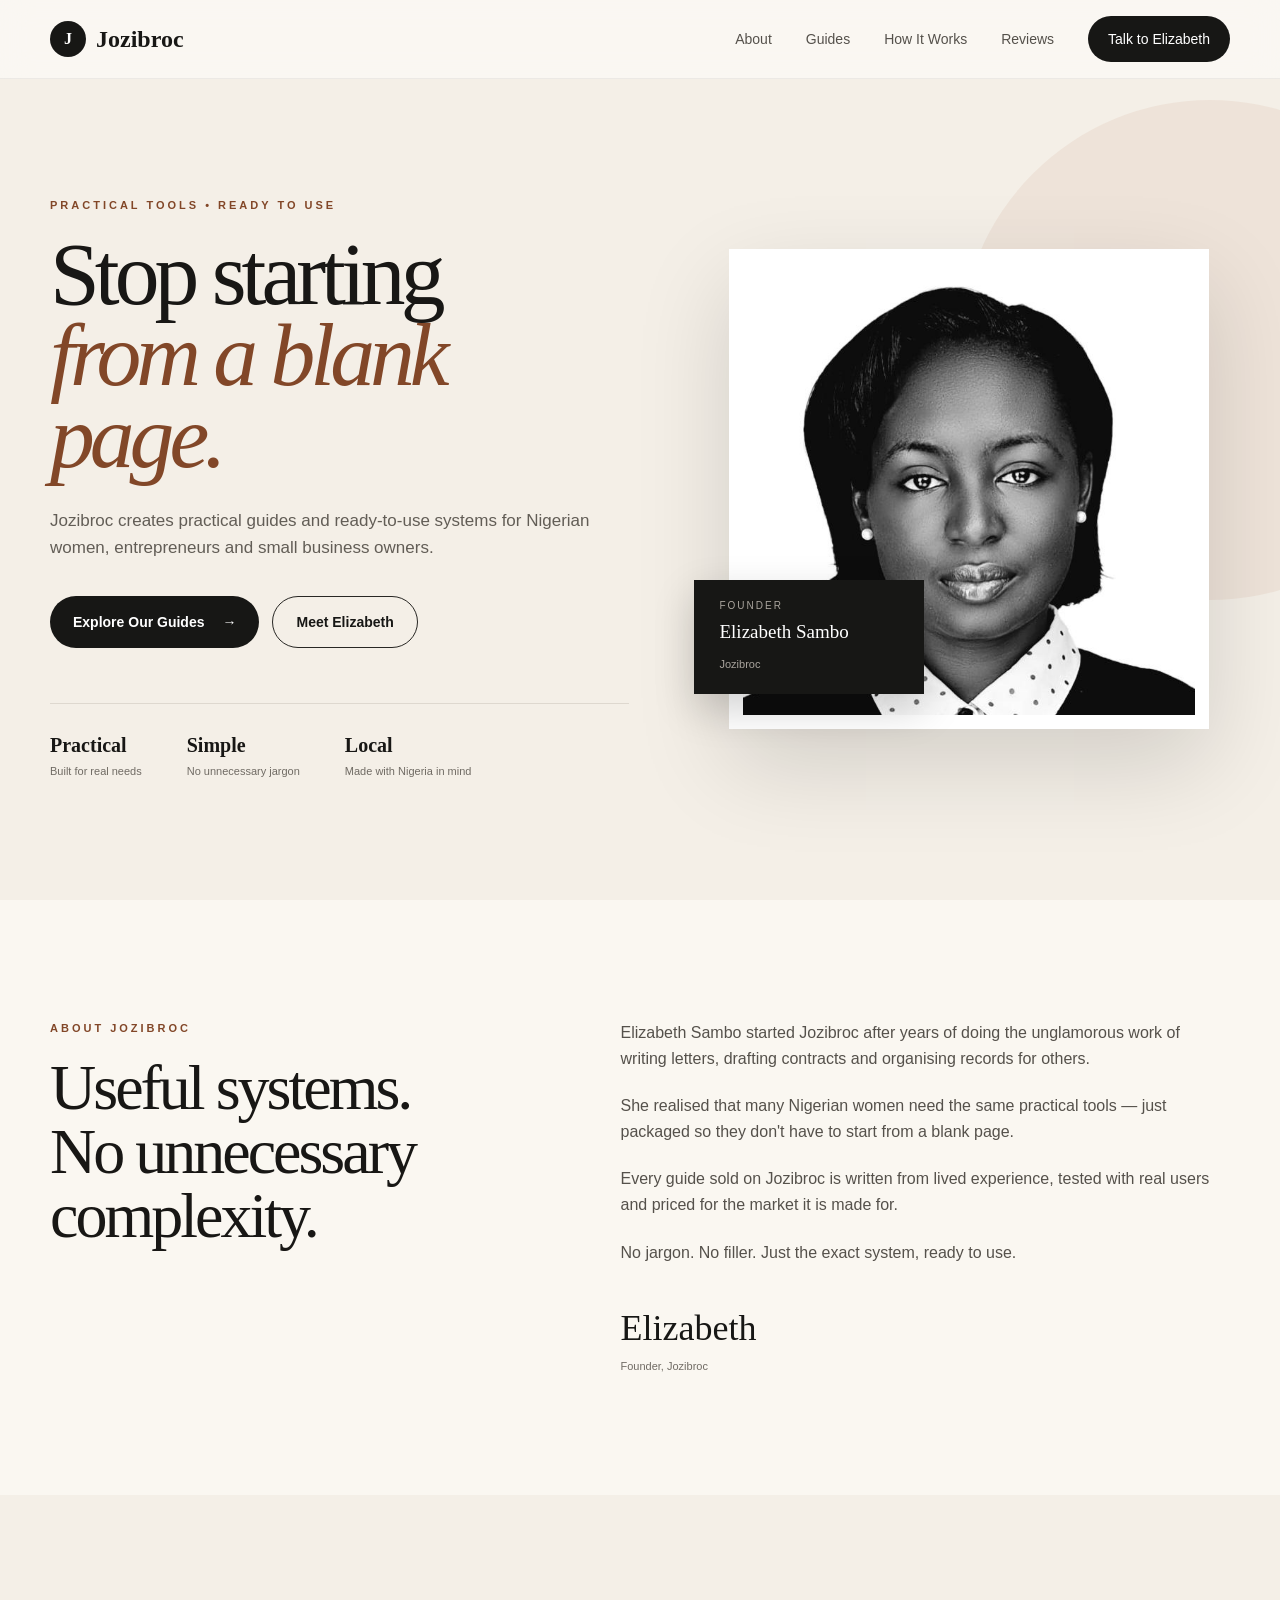
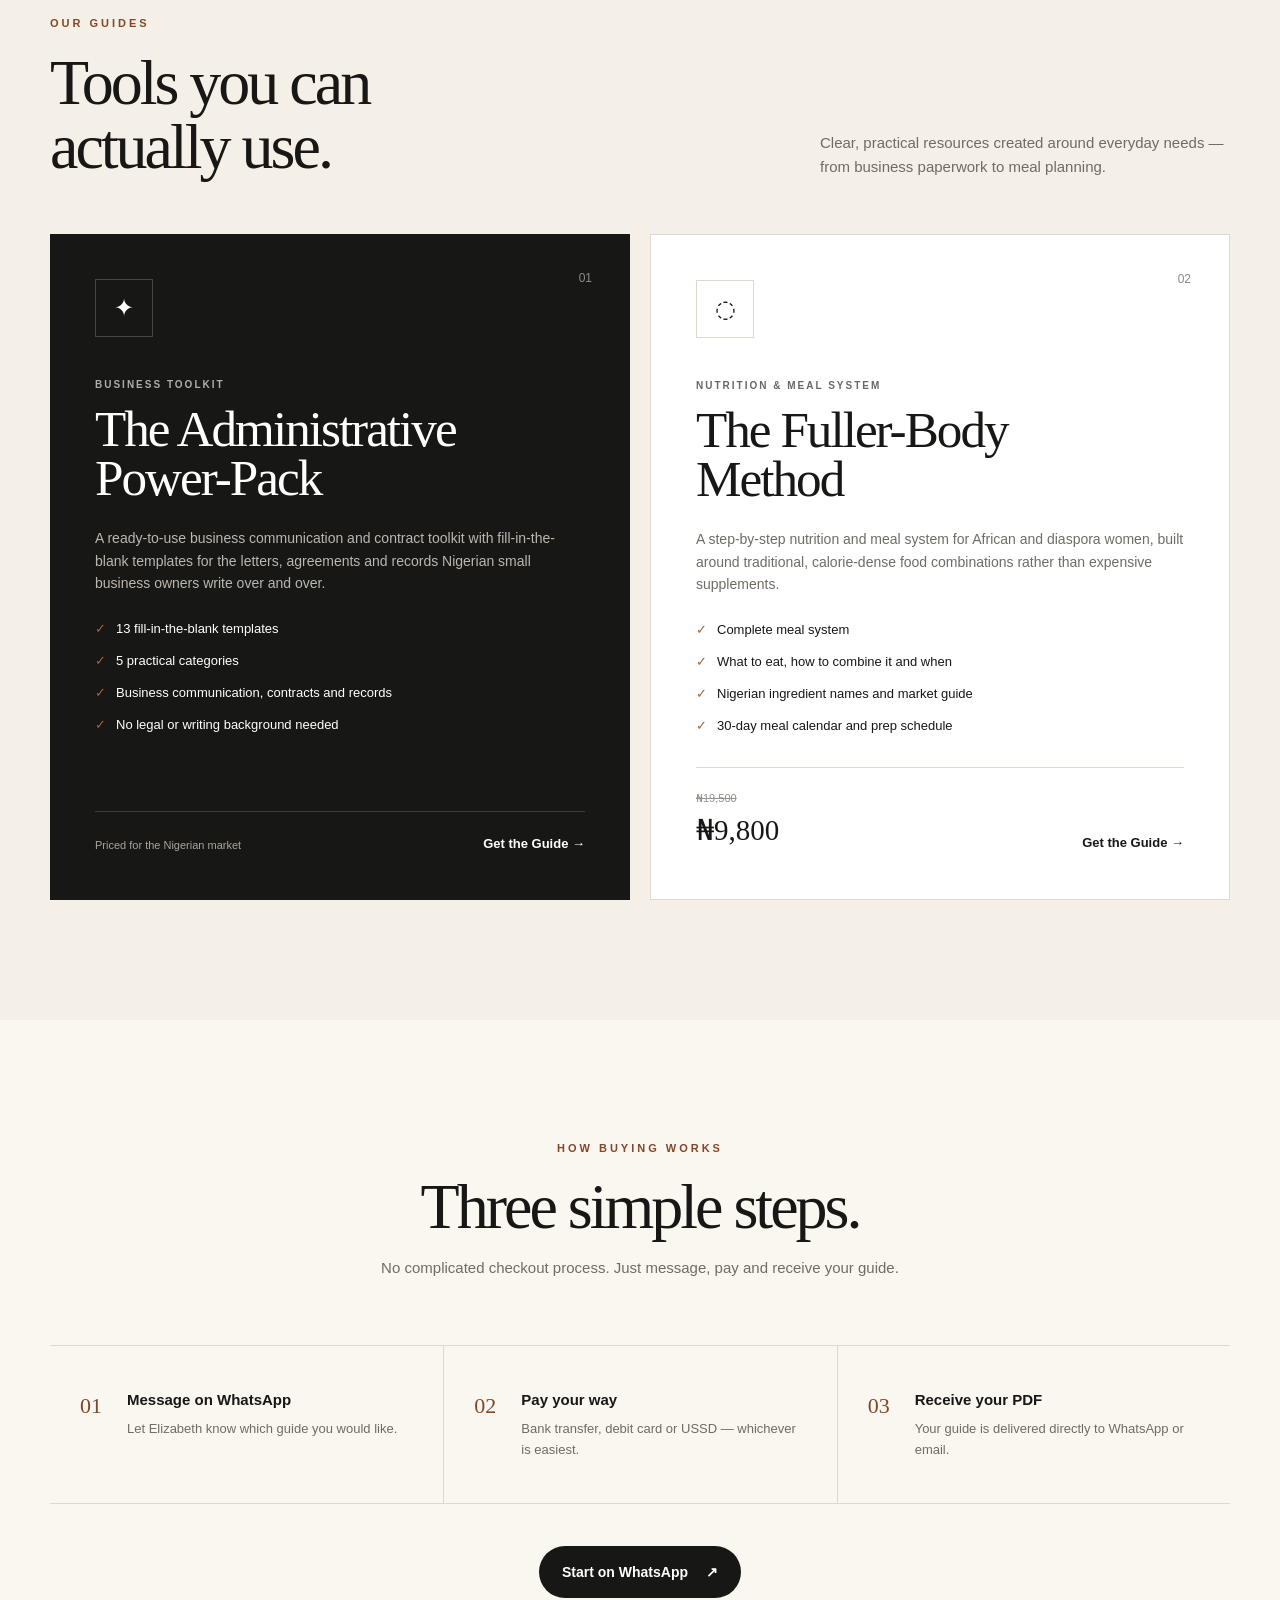
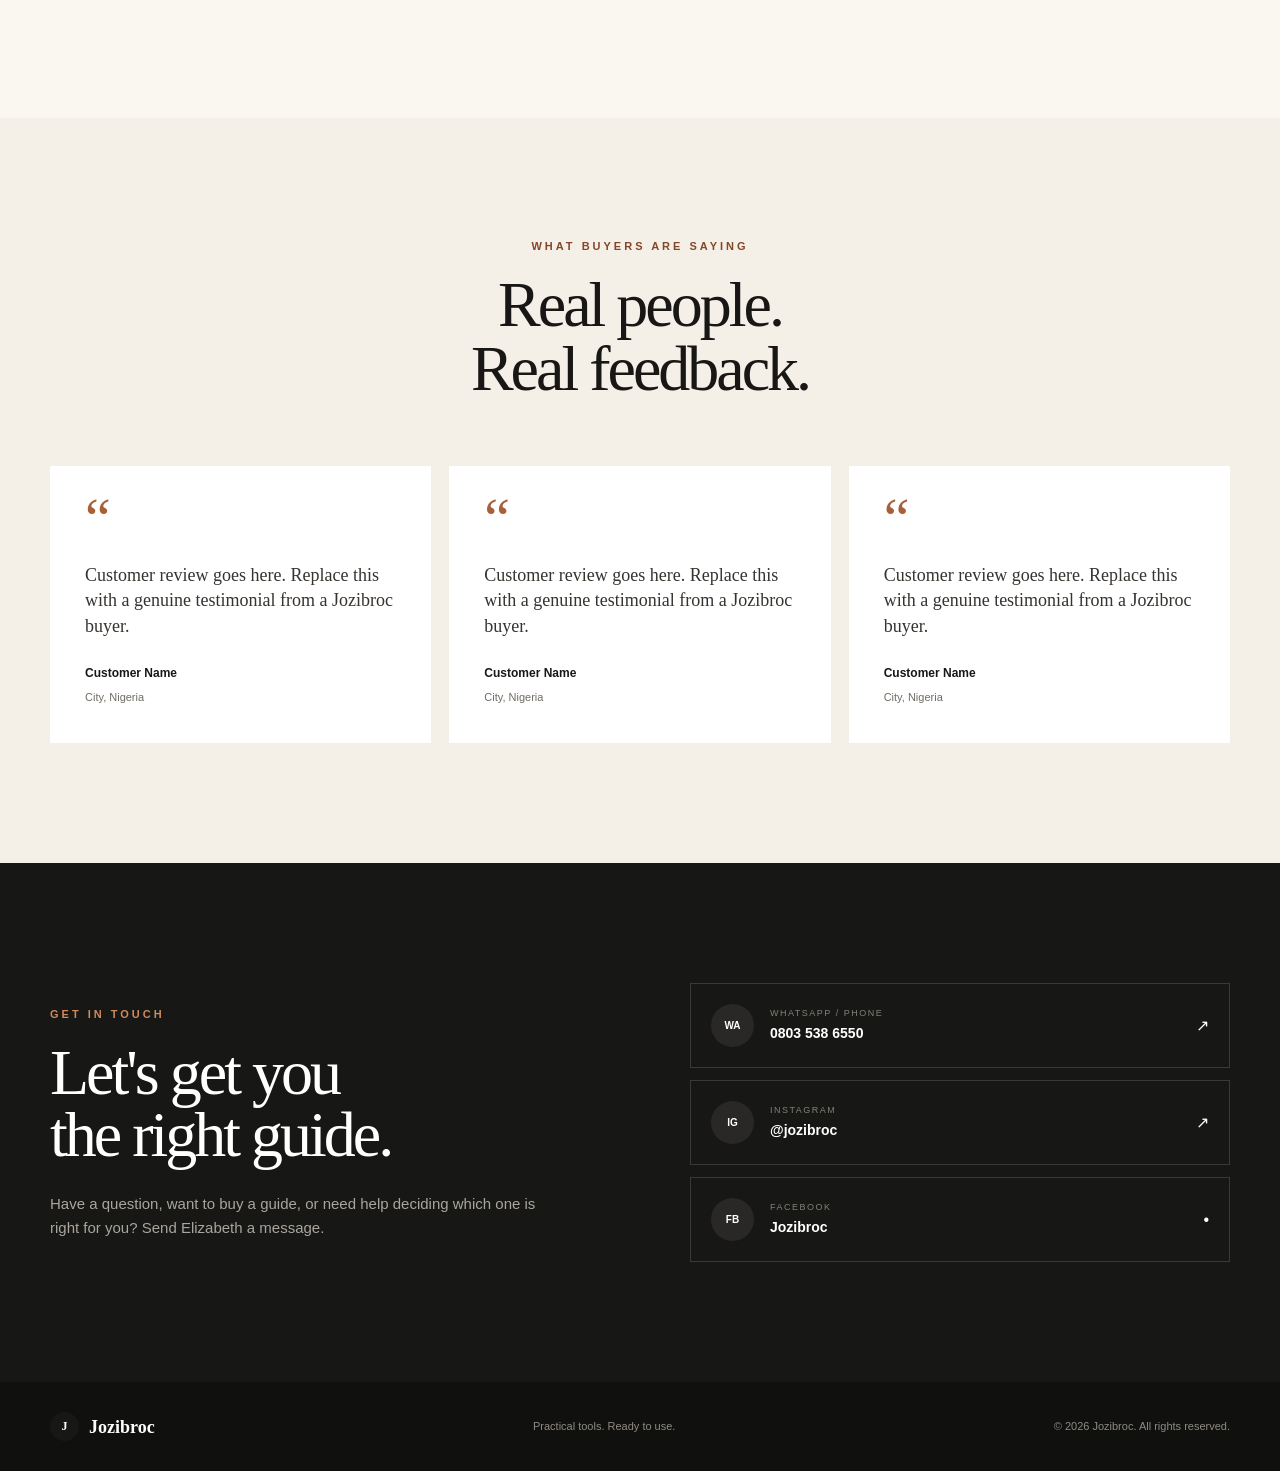
==== commit 2e6c8f37: "jozaroc" ====
--- a/index.html
+++ b/index.html
@@ -1,19 +1,22 @@
 <!DOCTYPE html>
 <html lang="en">
 <head>
+
     <meta charset="UTF-8">
     <meta name="viewport" content="width=device-width, initial-scale=1.0">
 
-    <title>Jozibroc | Practical Tools for Real Life</title>
-
-    <meta name="description"
-        content="Jozibroc provides practical, ready-to-use guides and systems created for Nigerian women, entrepreneurs and small business owners.">
-
-    <!-- =========================
+    <title>Jozibroc — Practical Tools. Ready to Use.</title>
+
+    <meta
+        name="description"
+        content="Jozibroc creates practical, ready-to-use guides and systems for Nigerian women, entrepreneurs and small business owners."
+    >
+
+    <!-- =====================================================
          META PIXEL
-         Jozibroc Pixel ID:
-         851390221299784
-    ========================== -->
+         JOZIBROC PIXEL
+         ID: 851390221299784
+    ====================================================== -->
 
     <script>
         !function(f,b,e,v,n,t,s)
@@ -40,56 +43,1529 @@
             s=b.getElementsByTagName(e)[0];
             s.parentNode.insertBefore(t,s)
         }
-        (window, document,'script',
-        'https://connect.facebook.net/en_US/fbevents.js');
+        (
+            window,
+            document,
+            'script',
+            'https://connect.facebook.net/en_US/fbevents.js'
+        );
 
         fbq('init', '851390221299784');
         fbq('track', 'PageView');
     </script>
 
     <noscript>
-        <img height="1"
-             width="1"
-             style="display:none"
-             src="https://www.facebook.com/tr?id=851390221299784&ev=PageView&noscript=1"
-             alt="">
+        <img
+            height="1"
+            width="1"
+            style="display:none"
+            src="https://www.facebook.com/tr?id=851390221299784&ev=PageView&noscript=1"
+            alt=""
+        >
     </noscript>
 
-    <link rel="stylesheet" href="style.css">
+
+    <style>
+
+        /* =====================================================
+           RESET
+        ====================================================== */
+
+        * {
+            margin: 0;
+            padding: 0;
+            box-sizing: border-box;
+        }
+
+        html {
+            scroll-behavior: smooth;
+        }
+
+        body {
+            font-family:
+                Inter,
+                Arial,
+                Helvetica,
+                sans-serif;
+
+            color: #181715;
+            background: #fbfaf7;
+
+            line-height: 1.6;
+
+            overflow-x: hidden;
+        }
+
+        img {
+            width: 100%;
+            display: block;
+        }
+
+        a {
+            text-decoration: none;
+            color: inherit;
+        }
+
+        button {
+            font-family: inherit;
+        }
+
+
+        /* =====================================================
+           VARIABLES
+        ====================================================== */
+
+        :root {
+
+            --black: #171715;
+
+            --cream: #f4efe7;
+
+            --cream-2: #faf7f1;
+
+            --white: #ffffff;
+
+            --brown: #a76038;
+
+            --brown-dark: #824728;
+
+            --grey: #706b64;
+
+            --border: #ded8cf;
+
+            --serif:
+                Georgia,
+                "Times New Roman",
+                serif;
+
+            --sans:
+                Inter,
+                Arial,
+                Helvetica,
+                sans-serif;
+        }
+
+
+        /* =====================================================
+           GENERAL
+        ====================================================== */
+
+        .container {
+
+            width: min(
+                1180px,
+                calc(100% - 48px)
+            );
+
+            margin: auto;
+        }
+
+        .section {
+
+            padding: 120px 0;
+        }
+
+        .eyebrow {
+
+            color: var(--brown-dark);
+
+            font-size: 11px;
+
+            font-weight: 800;
+
+            letter-spacing: 3px;
+
+            margin-bottom: 18px;
+        }
+
+
+        /* =====================================================
+           HEADER
+        ====================================================== */
+
+        header {
+
+            position: fixed;
+
+            width: 100%;
+
+            top: 0;
+            left: 0;
+
+            z-index: 999;
+
+            background:
+                rgba(250,248,243,.92);
+
+            backdrop-filter:
+                blur(15px);
+
+            border-bottom:
+                1px solid rgba(0,0,0,.06);
+        }
+
+        .nav {
+
+            height: 78px;
+
+            display: flex;
+
+            align-items: center;
+
+            justify-content: space-between;
+        }
+
+        .logo {
+
+            display: flex;
+
+            align-items: center;
+
+            gap: 10px;
+
+            font-family: var(--serif);
+
+            font-size: 24px;
+
+            font-weight: 700;
+        }
+
+        .logo-symbol {
+
+            width: 36px;
+            height: 36px;
+
+            border-radius: 50%;
+
+            background: var(--black);
+
+            color: white;
+
+            display: flex;
+
+            align-items: center;
+
+            justify-content: center;
+
+            font-size: 16px;
+        }
+
+        .nav-links {
+
+            display: flex;
+
+            align-items: center;
+
+            gap: 34px;
+
+            font-size: 14px;
+        }
+
+        .nav-links a {
+
+            color: #55514b;
+
+            transition: .25s;
+        }
+
+        .nav-links a:hover {
+
+            color: var(--brown-dark);
+        }
+
+        .nav-contact {
+
+            padding: 12px 20px;
+
+            background: var(--black);
+
+            color: white !important;
+
+            border-radius: 50px;
+        }
+
+        .menu {
+
+            display: none;
+
+            border: none;
+
+            background: none;
+
+            cursor: pointer;
+        }
+
+        .menu span {
+
+            display: block;
+
+            width: 26px;
+
+            height: 2px;
+
+            background: var(--black);
+
+            margin: 5px;
+        }
+
+
+        /* =====================================================
+           HERO
+        ====================================================== */
+
+        .hero {
+
+            min-height: 100vh;
+
+            padding-top: 78px;
+
+            background: var(--cream);
+
+            position: relative;
+
+            overflow: hidden;
+        }
+
+        .hero::before {
+
+            content: "";
+
+            position: absolute;
+
+            width: 500px;
+            height: 500px;
+
+            border-radius: 50%;
+
+            background:
+                rgba(167,96,56,.08);
+
+            right: -180px;
+            top: 100px;
+        }
+
+        .hero-grid {
+
+            min-height:
+                calc(100vh - 78px);
+
+            display: grid;
+
+            grid-template-columns:
+                1fr 0.9fr;
+
+            align-items: center;
+
+            gap: 80px;
+        }
+
+        .hero-copy {
+
+            position: relative;
+
+            z-index: 2;
+        }
+
+        .hero h1 {
+
+            font-family: var(--serif);
+
+            font-weight: 500;
+
+            font-size:
+                clamp(55px, 7vw, 100px);
+
+            line-height: .91;
+
+            letter-spacing: -5px;
+
+            max-width: 760px;
+        }
+
+        .hero h1 em {
+
+            color: var(--brown-dark);
+
+            font-style: italic;
+
+            font-weight: 400;
+        }
+
+        .hero-description {
+
+            max-width: 560px;
+
+            margin-top: 30px;
+
+            font-size: 17px;
+
+            color: #625d56;
+        }
+
+        .hero-buttons {
+
+            display: flex;
+
+            align-items: center;
+
+            gap: 13px;
+
+            margin-top: 35px;
+
+            flex-wrap: wrap;
+        }
+
+        .button {
+
+            min-height: 52px;
+
+            padding:
+                0 23px;
+
+            display: inline-flex;
+
+            align-items: center;
+
+            justify-content: center;
+
+            gap: 18px;
+
+            border-radius: 50px;
+
+            font-size: 14px;
+
+            font-weight: 700;
+
+            transition:
+                transform .25s,
+                background .25s;
+        }
+
+        .button:hover {
+
+            transform: translateY(-3px);
+        }
+
+        .button-dark {
+
+            background: var(--black);
+
+            color: white;
+        }
+
+        .button-dark:hover {
+
+            background: var(--brown-dark);
+        }
+
+        .button-outline {
+
+            border:
+                1px solid #282724;
+
+            color: var(--black);
+        }
+
+        .hero-stats {
+
+            margin-top: 55px;
+
+            padding-top: 25px;
+
+            border-top:
+                1px solid var(--border);
+
+            display: flex;
+
+            gap: 45px;
+        }
+
+        .hero-stat strong {
+
+            display: block;
+
+            font-family: var(--serif);
+
+            font-size: 20px;
+        }
+
+        .hero-stat span {
+
+            display: block;
+
+            font-size: 11px;
+
+            color: var(--grey);
+
+            margin-top: 2px;
+        }
+
+
+        /* =====================================================
+           HERO IMAGE
+        ====================================================== */
+
+        .hero-photo {
+
+            position: relative;
+
+            display: flex;
+
+            justify-content: center;
+        }
+
+        .photo-frame {
+
+            width: min(
+                480px,
+                100%
+            );
+
+            background: white;
+
+            padding: 14px;
+
+            box-shadow:
+                0 35px 90px
+                rgba(0,0,0,.14);
+
+            position: relative;
+        }
+
+        .photo-frame img {
+
+            aspect-ratio: 1 / 1;
+
+            object-fit: cover;
+        }
+
+        .photo-caption {
+
+            position: absolute;
+
+            left: -35px;
+
+            bottom: 35px;
+
+            background: var(--black);
+
+            color: white;
+
+            padding:
+                18px 25px;
+
+            min-width: 230px;
+
+            box-shadow:
+                0 15px 40px
+                rgba(0,0,0,.18);
+        }
+
+        .photo-caption small {
+
+            display: block;
+
+            color: #aaa59e;
+
+            font-size: 10px;
+
+            letter-spacing: 2px;
+        }
+
+        .photo-caption strong {
+
+            display: block;
+
+            font-family: var(--serif);
+
+            font-size: 19px;
+
+            font-weight: 500;
+
+            margin: 3px 0;
+        }
+
+        .photo-caption span {
+
+            font-size: 11px;
+
+            color: #aaa59e;
+        }
+
+
+        /* =====================================================
+           ABOUT
+        ====================================================== */
+
+        .about {
+
+            background: var(--cream-2);
+        }
+
+        .about-grid {
+
+            display: grid;
+
+            grid-template-columns:
+                .85fr 1.15fr;
+
+            gap: 120px;
+        }
+
+        .about-title h2 {
+
+            font-family: var(--serif);
+
+            font-size:
+                clamp(40px,5vw,68px);
+
+            font-weight: 500;
+
+            line-height: 1;
+
+            letter-spacing: -3px;
+        }
+
+        .about-copy {
+
+            max-width: 650px;
+
+            color: #55514b;
+
+            font-size: 16px;
+        }
+
+        .about-copy p {
+
+            margin-bottom: 22px;
+        }
+
+        .signature {
+
+            margin-top: 35px;
+
+            font-family:
+                "Brush Script MT",
+                cursive;
+
+            font-size: 36px;
+
+            color: var(--black);
+        }
+
+        .signature-title {
+
+            font-size: 11px;
+
+            color: var(--grey);
+        }
+
+
+        /* =====================================================
+           GUIDES
+        ====================================================== */
+
+        .guides {
+
+            background: var(--cream);
+        }
+
+        .section-intro {
+
+            display: flex;
+
+            align-items: end;
+
+            justify-content: space-between;
+
+            gap: 50px;
+
+            margin-bottom: 55px;
+        }
+
+        .section-intro h2 {
+
+            font-family: var(--serif);
+
+            font-size:
+                clamp(42px,5vw,68px);
+
+            line-height: 1;
+
+            font-weight: 500;
+
+            letter-spacing: -3px;
+        }
+
+        .section-intro > p {
+
+            max-width: 410px;
+
+            color: var(--grey);
+
+            font-size: 15px;
+        }
+
+        .guide-grid {
+
+            display: grid;
+
+            grid-template-columns:
+                1fr 1fr;
+
+            gap: 20px;
+        }
+
+        .guide {
+
+            min-height: 590px;
+
+            padding: 45px;
+
+            display: flex;
+
+            flex-direction: column;
+
+            position: relative;
+
+            overflow: hidden;
+        }
+
+        .guide-business {
+
+            background: var(--black);
+
+            color: white;
+        }
+
+        .guide-fuller {
+
+            background: white;
+
+            border:
+                1px solid var(--border);
+        }
+
+        .guide-number {
+
+            position: absolute;
+
+            top: 35px;
+
+            right: 38px;
+
+            font-size: 12px;
+
+            opacity: .5;
+        }
+
+        .guide-symbol {
+
+            width: 58px;
+            height: 58px;
+
+            border:
+                1px solid rgba(255,255,255,.2);
+
+            display: flex;
+
+            align-items: center;
+
+            justify-content: center;
+
+            font-size: 24px;
+
+            margin-bottom: 40px;
+        }
+
+        .guide-fuller .guide-symbol {
+
+            border-color: var(--border);
+        }
+
+        .guide-category {
+
+            font-size: 10px;
+
+            font-weight: 800;
+
+            letter-spacing: 2px;
+
+            opacity: .65;
+
+            margin-bottom: 12px;
+        }
+
+        .guide h3 {
+
+            font-family: var(--serif);
+
+            font-size:
+                clamp(38px,4vw,57px);
+
+            font-weight: 500;
+
+            line-height: .95;
+
+            letter-spacing: -2px;
+        }
+
+        .guide-description {
+
+            max-width: 500px;
+
+            margin:
+                25px 0;
+
+            color: #bcb7b0;
+
+            font-size: 14px;
+        }
+
+        .guide-fuller .guide-description {
+
+            color: var(--grey);
+        }
+
+        .guide ul {
+
+            list-style: none;
+
+            display: grid;
+
+            gap: 11px;
+
+            margin-bottom: 30px;
+        }
+
+        .guide li {
+
+            font-size: 13px;
+
+            padding-left: 21px;
+
+            position: relative;
+        }
+
+        .guide li::before {
+
+            content: "✓";
+
+            position: absolute;
+
+            left: 0;
+
+            color: var(--brown);
+        }
+
+        .guide-bottom {
+
+            margin-top: auto;
+
+            padding-top: 22px;
+
+            border-top:
+                1px solid rgba(255,255,255,.16);
+
+            display: flex;
+
+            align-items: end;
+
+            justify-content: space-between;
+
+            gap: 20px;
+        }
+
+        .guide-fuller .guide-bottom {
+
+            border-color: var(--border);
+        }
+
+        .guide-price small {
+
+            display: block;
+
+            color: #96918a;
+
+            font-size: 11px;
+
+            text-decoration: line-through;
+        }
+
+        .guide-price strong {
+
+            font-family: var(--serif);
+
+            font-size: 29px;
+
+            font-weight: 500;
+        }
+
+        .market-price {
+
+            color: #aaa59e;
+
+            font-size: 11px;
+        }
+
+        .guide-link {
+
+            font-size: 13px;
+
+            font-weight: 800;
+
+            white-space: nowrap;
+
+            transition: .2s;
+        }
+
+        .guide-link:hover {
+
+            color: var(--brown);
+        }
+
+
+        /* =====================================================
+           HOW IT WORKS
+        ====================================================== */
+
+        .how {
+
+            background: var(--cream-2);
+        }
+
+        .center-heading {
+
+            max-width: 700px;
+
+            text-align: center;
+
+            margin:
+                0 auto 65px;
+        }
+
+        .center-heading h2 {
+
+            font-family: var(--serif);
+
+            font-size:
+                clamp(42px,5vw,65px);
+
+            font-weight: 500;
+
+            line-height: 1;
+
+            letter-spacing: -3px;
+        }
+
+        .center-heading p {
+
+            color: var(--grey);
+
+            margin-top: 17px;
+
+            font-size: 15px;
+        }
+
+        .steps {
+
+            display: grid;
+
+            grid-template-columns:
+                repeat(3,1fr);
+
+            border-top:
+                1px solid var(--border);
+
+            border-bottom:
+                1px solid var(--border);
+        }
+
+        .step {
+
+            padding:
+                42px 30px;
+
+            display: flex;
+
+            gap: 25px;
+        }
+
+        .step + .step {
+
+            border-left:
+                1px solid var(--border);
+        }
+
+        .step-number {
+
+            font-family: var(--serif);
+
+            font-size: 22px;
+
+            color: var(--brown-dark);
+        }
+
+        .step h3 {
+
+            font-size: 15px;
+
+            margin-bottom: 7px;
+        }
+
+        .step p {
+
+            color: var(--grey);
+
+            font-size: 13px;
+        }
+
+        .how-button {
+
+            display: flex;
+
+            justify-content: center;
+
+            margin-top: 42px;
+        }
+
+
+        /* =====================================================
+           REVIEWS
+        ====================================================== */
+
+        .reviews {
+
+            background: var(--cream);
+        }
+
+        .reviews-grid {
+
+            display: grid;
+
+            grid-template-columns:
+                repeat(3,1fr);
+
+            gap: 18px;
+        }
+
+        .review {
+
+            background: white;
+
+            padding: 35px;
+
+            min-height: 275px;
+
+            display: flex;
+
+            flex-direction: column;
+        }
+
+        .quote {
+
+            font-family: var(--serif);
+
+            font-size: 58px;
+
+            line-height: .6;
+
+            color: var(--brown);
+        }
+
+        .review-text {
+
+            margin-top: 27px;
+
+            font-family: var(--serif);
+
+            font-size: 18px;
+
+            line-height: 1.4;
+
+            color: #37332f;
+        }
+
+        .reviewer {
+
+            margin-top: auto;
+
+            padding-top: 25px;
+        }
+
+        .reviewer strong {
+
+            display: block;
+
+            font-size: 12px;
+        }
+
+        .reviewer span {
+
+            color: var(--grey);
+
+            font-size: 11px;
+        }
+
+
+        /* =====================================================
+           CONTACT
+        ====================================================== */
+
+        .contact {
+
+            background: var(--black);
+
+            color: white;
+        }
+
+        .contact-grid {
+
+            display: grid;
+
+            grid-template-columns:
+                1fr 1fr;
+
+            gap: 100px;
+
+            align-items: center;
+        }
+
+        .contact .eyebrow {
+
+            color: #d08a5d;
+        }
+
+        .contact h2 {
+
+            font-family: var(--serif);
+
+            font-size:
+                clamp(45px,5vw,72px);
+
+            font-weight: 500;
+
+            line-height: .98;
+
+            letter-spacing: -3px;
+        }
+
+        .contact-description {
+
+            max-width: 500px;
+
+            color: #aaa59e;
+
+            margin-top: 25px;
+
+            font-size: 15px;
+        }
+
+        .contact-list {
+
+            display: grid;
+
+            gap: 12px;
+        }
+
+        .contact-item {
+
+            padding: 20px;
+
+            border:
+                1px solid #3a3936;
+
+            display: flex;
+
+            align-items: center;
+
+            gap: 16px;
+
+            transition: .25s;
+        }
+
+        .contact-item:hover {
+
+            border-color: #77716a;
+
+            transform:
+                translateX(4px);
+        }
+
+        .contact-icon {
+
+            width: 43px;
+            height: 43px;
+
+            border-radius: 50%;
+
+            background: #292826;
+
+            display: flex;
+
+            align-items: center;
+
+            justify-content: center;
+
+            font-size: 10px;
+
+            font-weight: 800;
+        }
+
+        .contact-details {
+
+            flex: 1;
+        }
+
+        .contact-details small {
+
+            display: block;
+
+            color: #858079;
+
+            font-size: 9px;
+
+            letter-spacing: 1.5px;
+        }
+
+        .contact-details strong {
+
+            font-size: 14px;
+
+            font-weight: 600;
+        }
+
+
+        /* =====================================================
+           FOOTER
+        ====================================================== */
+
+        footer {
+
+            background: #10100f;
+
+            color: #8f8a83;
+
+            padding: 30px 0;
+        }
+
+        .footer {
+
+            display: flex;
+
+            align-items: center;
+
+            justify-content: space-between;
+
+            gap: 20px;
+
+            font-size: 11px;
+        }
+
+        .footer .logo {
+
+            color: white;
+
+            font-size: 18px;
+        }
+
+        .footer .logo-symbol {
+
+            width: 29px;
+            height: 29px;
+
+            font-size: 12px;
+        }
+
+
+        /* =====================================================
+           ANIMATIONS
+        ====================================================== */
+
+        .fade {
+
+            opacity: 0;
+
+            transform:
+                translateY(25px);
+
+            transition:
+                opacity .8s ease,
+                transform .8s ease;
+        }
+
+        .fade.show {
+
+            opacity: 1;
+
+            transform:
+                translateY(0);
+        }
+
+
+        /* =====================================================
+           TABLET
+        ====================================================== */
+
+        @media(max-width: 900px) {
+
+            .nav-links {
+
+                position: absolute;
+
+                top: 78px;
+
+                left: 0;
+                right: 0;
+
+                background: var(--cream-2);
+
+                border-bottom:
+                    1px solid var(--border);
+
+                padding: 20px;
+
+                display: none;
+
+                flex-direction: column;
+
+                align-items: stretch;
+
+                gap: 5px;
+            }
+
+            .nav-links.open {
+
+                display: flex;
+            }
+
+            .nav-links a {
+
+                padding: 11px;
+            }
+
+            .nav-contact {
+
+                text-align: center;
+            }
+
+            .menu {
+
+                display: block;
+            }
+
+            .hero-grid {
+
+                grid-template-columns: 1fr;
+
+                gap: 65px;
+
+                padding:
+                    80px 0;
+            }
+
+            .hero-photo {
+
+                order: -1;
+            }
+
+            .photo-frame {
+
+                width:
+                    min(420px,90%);
+            }
+
+            .about-grid {
+
+                grid-template-columns: 1fr;
+
+                gap: 50px;
+            }
+
+            .contact-grid {
+
+                grid-template-columns: 1fr;
+
+                gap: 50px;
+            }
+
+            .guide-grid {
+
+                grid-template-columns: 1fr;
+            }
+
+            .steps {
+
+                grid-template-columns: 1fr;
+            }
+
+            .step + .step {
+
+                border-left: none;
+
+                border-top:
+                    1px solid var(--border);
+            }
+
+            .reviews-grid {
+
+                grid-template-columns: 1fr;
+            }
+
+        }
+
+
+        /* =====================================================
+           MOBILE
+        ====================================================== */
+
+        @media(max-width: 600px) {
+
+            .container {
+
+                width:
+                    calc(100% - 28px);
+            }
+
+            .section {
+
+                padding:
+                    80px 0;
+            }
+
+            .hero h1 {
+
+                font-size: 54px;
+
+                letter-spacing: -3px;
+            }
+
+            .hero-description {
+
+                font-size: 15px;
+            }
+
+            .hero-stats {
+
+                gap: 20px;
+
+                flex-wrap: wrap;
+            }
+
+            .section-intro {
+
+                display: block;
+            }
+
+            .section-intro > p {
+
+                margin-top: 20px;
+            }
+
+            .guide {
+
+                padding:
+                    30px 25px;
+
+                min-height: 540px;
+            }
+
+            .guide h3 {
+
+                font-size: 42px;
+            }
+
+            .guide-bottom {
+
+                align-items: center;
+            }
+
+            .photo-caption {
+
+                left: -5px;
+
+                bottom: 25px;
+            }
+
+            .footer {
+
+                flex-direction: column;
+
+                text-align: center;
+            }
+
+        }
+
+    </style>
+
 </head>
 
+
 <body>
 
-<!-- =========================
+
+<!-- =========================================================
      NAVIGATION
-========================== -->
-
-<header class="header">
+========================================================== -->
+
+<header>
 
     <div class="container nav">
 
         <a href="#home" class="logo">
-            <span class="logo-circle">J</span>
-            <span>Jozibroc</span>
+
+            <span class="logo-symbol">
+                J
+            </span>
+
+            <span>
+                Jozibroc
+            </span>
+
         </a>
 
-        <button class="menu-btn" id="menuBtn">
+
+        <button
+            class="menu"
+            id="menuButton"
+            aria-label="Open navigation"
+        >
+
             <span></span>
             <span></span>
             <span></span>
+
         </button>
 
-        <nav id="navMenu">
-
-            <a href="#about">About</a>
-            <a href="#guides">Guides</a>
-            <a href="#how">How It Works</a>
-            <a href="#reviews">Reviews</a>
-
-            <a href="#contact" class="nav-button">
-                Contact Elizabeth
+
+        <nav
+            class="nav-links"
+            id="navigation"
+        >
+
+            <a href="#about">
+                About
             </a>
 
+            <a href="#guides">
+                Guides
+            </a>
+
+            <a href="#how">
+                How It Works
+            </a>
+
+            <a href="#reviews">
+                Reviews
+            </a>
+
+            <a
+                href="#contact"
+                class="nav-contact"
+            >
+                Talk to Elizabeth
+            </a>
+
         </nav>
 
     </div>
@@ -97,59 +1573,115 @@
 </header>
 
 
-<!-- =========================
+
+<!-- =========================================================
      HERO
-========================== -->
-
-<section class="hero" id="home">
-
-    <div class="container hero-container">
-
-        <div class="hero-content reveal">
+========================================================== -->
+
+<main>
+
+<section
+    class="hero"
+    id="home"
+>
+
+    <div class="container hero-grid">
+
+
+        <div class="hero-copy fade">
 
             <div class="eyebrow">
-                PRACTICAL TOOLS • REAL RESULTS
+                PRACTICAL TOOLS • READY TO USE
             </div>
 
+
             <h1>
+
                 Stop starting
-                <span>from a blank page.</span>
+                <br>
+
+                <em>
+                    from a blank page.
+                </em>
+
             </h1>
 
-            <p>
-                Jozibroc creates practical, ready-to-use guides
-                designed to make everyday business and personal
-                goals simpler.
+
+            <p class="hero-description">
+
+                Jozibroc creates practical guides and
+                ready-to-use systems for Nigerian women,
+                entrepreneurs and small business owners.
+
             </p>
 
+
             <div class="hero-buttons">
 
-                <a href="#guides" class="btn primary">
+                <a
+                    href="#guides"
+                    class="button button-dark"
+                >
+
                     Explore Our Guides
-                    <span>→</span>
+
+                    <span>
+                        →
+                    </span>
+
                 </a>
 
-                <a href="#about" class="btn secondary">
+
+                <a
+                    href="#about"
+                    class="button button-outline"
+                >
+
                     Meet Elizabeth
+
                 </a>
 
             </div>
 
-            <div class="hero-features">
-
-                <div>
-                    <strong>Simple</strong>
-                    <small>No unnecessary jargon</small>
+
+            <div class="hero-stats">
+
+                <div class="hero-stat">
+
+                    <strong>
+                        Practical
+                    </strong>
+
+                    <span>
+                        Built for real needs
+                    </span>
+
                 </div>
 
-                <div>
-                    <strong>Practical</strong>
-                    <small>Ready to use</small>
+
+                <div class="hero-stat">
+
+                    <strong>
+                        Simple
+                    </strong>
+
+                    <span>
+                        No unnecessary jargon
+                    </span>
+
                 </div>
 
-                <div>
-                    <strong>Local</strong>
-                    <small>Made for Nigeria</small>
+
+                <div class="hero-stat">
+
+                    <strong>
+                        Local
+                    </strong>
+
+                    <span>
+                        Made with Nigeria in mind
+                    </span>
+
                 </div>
 
             </div>
@@ -157,26 +1689,30 @@
         </div>
 
 
-        <div class="hero-image reveal">
-
-            <div class="image-wrapper">
+
+        <div class="hero-photo fade">
+
+            <div class="photo-frame">
 
                 <img
                     src="assets/elizabeth-sambo.png"
-                    alt="Elizabeth Sambo - Founder of Jozibroc"
+                    alt="Elizabeth Sambo, founder of Jozibroc"
                 >
 
-                <div class="founder-card">
-
-                    <span>FOUNDER</span>
+
+                <div class="photo-caption">
+
+                    <small>
+                        FOUNDER
+                    </small>
 
                     <strong>
                         Elizabeth Sambo
                     </strong>
 
-                    <small>
+                    <span>
                         Jozibroc
-                    </small>
+                    </span>
 
                 </div>
 
@@ -184,61 +1720,88 @@
 
         </div>
 
+
     </div>
 
 </section>
 
 
-<!-- =========================
+
+<!-- =========================================================
      ABOUT
-========================== -->
-
-<section class="section about" id="about">
+========================================================== -->
+
+<section
+    class="section about"
+    id="about"
+>
 
     <div class="container about-grid">
 
-        <div class="section-title reveal">
+
+        <div class="about-title fade">
 
             <div class="eyebrow">
                 ABOUT JOZIBROC
             </div>
 
             <h2>
-                Practical systems
-                without the
-                unnecessary complexity.
+
+                Useful systems.
+                <br>
+                No unnecessary
+                <br>
+                complexity.
+
             </h2>
 
         </div>
 
 
-        <div class="about-text reveal">
+        <div class="about-copy fade">
 
             <p>
+
                 Elizabeth Sambo started Jozibroc after years
                 of doing the unglamorous work of writing letters,
                 drafting contracts and organising records for others.
+
             </p>
 
+
             <p>
+
                 She realised that many Nigerian women need
-                the same practical tools — just packaged so they
-                don't have to start from a blank page.
+                the same practical tools — just packaged so
+                they don't have to start from a blank page.
+
             </p>
 
+
             <p>
-                Every guide sold through Jozibroc is created from
+
+                Every guide sold on Jozibroc is written from
                 lived experience, tested with real users and
                 priced for the market it is made for.
+
             </p>
+
+
+            <p>
+
+                No jargon. No filler.
+                Just the exact system, ready to use.
+
+            </p>
+
 
             <div class="signature">
                 Elizabeth
             </div>
 
-            <small>
+            <div class="signature-title">
                 Founder, Jozibroc
-            </small>
+            </div>
 
         </div>
 
@@ -247,15 +1810,20 @@
 </section>
 
 
-<!-- =========================
+
+<!-- =========================================================
      GUIDES
-========================== -->
-
-<section class="section guides" id="guides">
+========================================================== -->
+
+<section
+    class="section guides"
+    id="guides"
+>
 
     <div class="container">
 
-        <div class="section-header reveal">
+
+        <div class="section-intro fade">
 
             <div>
 
@@ -265,51 +1833,68 @@
 
                 <h2>
                     Tools you can
+                    <br>
                     actually use.
                 </h2>
 
             </div>
 
+
             <p>
-                Straightforward resources created around
-                real everyday needs.
+
+                Clear, practical resources created around
+                everyday needs — from business paperwork
+                to meal planning.
+
             </p>
 
         </div>
 
 
-        <div class="products">
-
-
-            <!-- PRODUCT ONE -->
-
-            <article class="product product-dark reveal">
-
-                <span class="product-number">
+
+        <div class="guide-grid">
+
+
+            <!-- ADMINISTRATIVE POWER PACK -->
+
+            <article
+                class="guide guide-business fade"
+            >
+
+                <span class="guide-number">
                     01
                 </span>
 
-                <div class="product-icon">
+
+                <div class="guide-symbol">
                     ✦
                 </div>
 
-                <div class="product-label">
+
+                <div class="guide-category">
                     BUSINESS TOOLKIT
                 </div>
 
+
                 <h3>
+
                     The Administrative
                     <br>
                     Power-Pack
+
                 </h3>
 
-                <p>
+
+                <p class="guide-description">
+
                     A ready-to-use business communication
-                    and contract toolkit containing
-                    fill-in-the-blank templates for the
-                    letters, agreements and records Nigerian
-                    small business owners use repeatedly.
+                    and contract toolkit with fill-in-the-blank
+                    templates for the letters, agreements
+                    and records Nigerian small business
+                    owners write over and over.
+
                 </p>
+
 
                 <ul>
 
@@ -332,18 +1917,23 @@
 
                 </ul>
 
-                <div class="product-bottom">
-
-                    <span>
+
+                <div class="guide-bottom">
+
+                    <span class="market-price">
                         Priced for the Nigerian market
                     </span>
 
+
                     <a
-                        href="#contact"
-                        class="product-link"
-                        data-guide="The Administrative Power-Pack"
+                        href="https://wa.me/2348035386550?text=Hello%20Elizabeth%2C%20I%27m%20interested%20in%20The%20Administrative%20Power-Pack."
+                        class="guide-link"
+                        target="_blank"
+                        onclick="trackGuide('Administrative Power-Pack')"
                     >
+
                         Get the Guide →
+
                     </a>
 
                 </div>
@@ -351,33 +1941,47 @@
             </article>
 
 
-            <!-- PRODUCT TWO -->
-
-            <article class="product product-light reveal">
-
-                <span class="product-number">
+
+            <!-- FULLER BODY METHOD -->
+
+            <article
+                class="guide guide-fuller fade"
+            >
+
+                <span class="guide-number">
                     02
                 </span>
 
-                <div class="product-icon">
+
+                <div class="guide-symbol">
                     ◌
                 </div>
 
-                <div class="product-label">
+
+                <div class="guide-category">
                     NUTRITION & MEAL SYSTEM
                 </div>
 
+
                 <h3>
+
                     The Fuller-Body
                     <br>
                     Method
+
                 </h3>
 
-                <p>
+
+                <p class="guide-description">
+
                     A step-by-step nutrition and meal system
-                    built around traditional African foods
-                    and practical food combinations.
+                    for African and diaspora women, built
+                    around traditional, calorie-dense food
+                    combinations rather than expensive
+                    supplements.
+
                 </p>
+
 
                 <ul>
 
@@ -386,26 +1990,27 @@
                     </li>
 
                     <li>
-                        Nigerian ingredient guide
+                        What to eat, how to combine it and when
                     </li>
 
                     <li>
-                        30-day meal calendar
+                        Nigerian ingredient names and market guide
                     </li>
 
                     <li>
-                        Meal preparation schedule
+                        30-day meal calendar and prep schedule
                     </li>
 
                 </ul>
 
-                <div class="product-bottom">
-
-                    <div class="price">
-
-                        <span>
+
+                <div class="guide-bottom">
+
+                    <div class="guide-price">
+
+                        <small>
                             ₦19,500
-                        </span>
+                        </small>
 
                         <strong>
                             ₦9,800
@@ -413,12 +2018,16 @@
 
                     </div>
 
+
                     <a
-                        href="#contact"
-                        class="product-link"
-                        data-guide="The Fuller-Body Method"
+                        href="https://wa.me/2348035386550?text=Hello%20Elizabeth%2C%20I%27m%20interested%20in%20The%20Fuller-Body%20Method."
+                        class="guide-link"
+                        target="_blank"
+                        onclick="trackGuide('Fuller-Body Method')"
                     >
+
                         Get the Guide →
+
                     </a>
 
                 </div>
@@ -432,15 +2041,20 @@
 </section>
 
 
-<!-- =========================
-     HOW IT WORKS
-========================== -->
-
-<section class="section how" id="how">
+
+<!-- =========================================================
+     HOW BUYING WORKS
+========================================================== -->
+
+<section
+    class="section how"
+    id="how"
+>
 
     <div class="container">
 
-        <div class="center-title reveal">
+
+        <div class="center-heading fade">
 
             <div class="eyebrow">
                 HOW BUYING WORKS
@@ -451,8 +2065,10 @@
             </h2>
 
             <p>
+
                 No complicated checkout process.
                 Just message, pay and receive your guide.
+
             </p>
 
         </div>
@@ -461,7 +2077,7 @@
         <div class="steps">
 
 
-            <div class="step reveal">
+            <div class="step fade">
 
                 <span class="step-number">
                     01
@@ -474,7 +2090,7 @@
                     </h3>
 
                     <p>
-                        Tell Elizabeth which guide
+                        Let Elizabeth know which guide
                         you would like.
                     </p>
 
@@ -483,7 +2099,7 @@
             </div>
 
 
-            <div class="step reveal">
+            <div class="step fade">
 
                 <span class="step-number">
                     02
@@ -496,8 +2112,8 @@
                     </h3>
 
                     <p>
-                        Bank transfer, debit card or
-                        USSD — whichever is easiest.
+                        Bank transfer, debit card or USSD —
+                        whichever is easiest.
                     </p>
 
                 </div>
@@ -505,7 +2121,7 @@
             </div>
 
 
-            <div class="step reveal">
+            <div class="step fade">
 
                 <span class="step-number">
                     03
@@ -519,7 +2135,7 @@
 
                     <p>
                         Your guide is delivered directly
-                        to your WhatsApp or email.
+                        to WhatsApp or email.
                     </p>
 
                 </div>
@@ -529,178 +2145,206 @@
         </div>
 
 
-        <div class="center-button">
+        <div class="how-button">
+
+            <a
+                href="https://wa.me/2348035386550?text=Hello%20Elizabeth%2C%20I%27d%20like%20to%20know%20more%20about%20Jozibroc%20guides."
+                target="_blank"
+                class="button button-dark"
+                onclick="trackLead()"
+            >
+
+                Start on WhatsApp
+
+                <span>
+                    ↗
+                </span>
+
+            </a>
+
+        </div>
+
+    </div>
+
+</section>
+
+
+
+<!-- =========================================================
+     REVIEWS
+========================================================== -->
+
+<section
+    class="section reviews"
+    id="reviews"
+>
+
+    <div class="container">
+
+
+        <div class="center-heading fade">
+
+            <div class="eyebrow">
+                WHAT BUYERS ARE SAYING
+            </div>
+
+            <h2>
+                Real people.
+                <br>
+                Real feedback.
+            </h2>
+
+        </div>
+
+
+        <div class="reviews-grid">
+
+
+            <article class="review fade">
+
+                <div class="quote">
+                    “
+                </div>
+
+                <p class="review-text">
+                    Customer review goes here.
+                    Replace this with a genuine
+                    testimonial from a Jozibroc buyer.
+                </p>
+
+                <div class="reviewer">
+
+                    <strong>
+                        Customer Name
+                    </strong>
+
+                    <span>
+                        City, Nigeria
+                    </span>
+
+                </div>
+
+            </article>
+
+
+            <article class="review fade">
+
+                <div class="quote">
+                    “
+                </div>
+
+                <p class="review-text">
+                    Customer review goes here.
+                    Replace this with a genuine
+                    testimonial from a Jozibroc buyer.
+                </p>
+
+                <div class="reviewer">
+
+                    <strong>
+                        Customer Name
+                    </strong>
+
+                    <span>
+                        City, Nigeria
+                    </span>
+
+                </div>
+
+            </article>
+
+
+            <article class="review fade">
+
+                <div class="quote">
+                    “
+                </div>
+
+                <p class="review-text">
+                    Customer review goes here.
+                    Replace this with a genuine
+                    testimonial from a Jozibroc buyer.
+                </p>
+
+                <div class="reviewer">
+
+                    <strong>
+                        Customer Name
+                    </strong>
+
+                    <span>
+                        City, Nigeria
+                    </span>
+
+                </div>
+
+            </article>
+
+
+        </div>
+
+    </div>
+
+</section>
+
+
+
+<!-- =========================================================
+     CONTACT
+========================================================== -->
+
+<section
+    class="section contact"
+    id="contact"
+>
+
+    <div class="container contact-grid">
+
+
+        <div class="fade">
+
+            <div class="eyebrow">
+                GET IN TOUCH
+            </div>
+
+
+            <h2>
+
+                Let's get you
+                <br>
+                the right guide.
+
+            </h2>
+
+
+            <p class="contact-description">
+
+                Have a question, want to buy a guide,
+                or need help deciding which one is right
+                for you? Send Elizabeth a message.
+
+            </p>
+
+        </div>
+
+
+
+        <div class="contact-list fade">
+
 
             <a
                 href="https://wa.me/2348035386550?text=Hello%20Elizabeth%2C%20I%27m%20interested%20in%20a%20Jozibroc%20guide."
                 target="_blank"
-                class="btn primary"
-            >
-                Start on WhatsApp
-                <span>↗</span>
-            </a>
-
-        </div>
-
-    </div>
-
-</section>
-
-
-<!-- =========================
-     REVIEWS
-========================== -->
-
-<section class="section reviews" id="reviews">
-
-    <div class="container">
-
-        <div class="center-title reveal">
-
-            <div class="eyebrow">
-                WHAT BUYERS ARE SAYING
-            </div>
-
-            <h2>
-                Real people.
-                Real feedback.
-            </h2>
-
-        </div>
-
-
-        <div class="review-grid">
-
-
-            <div class="review reveal">
-
-                <div class="quote">
-                    “
-                </div>
-
-                <p>
-                    Customer review will appear here.
-                    Replace this text with a genuine
-                    customer testimonial.
-                </p>
-
-                <div class="review-person">
-
-                    <strong>
-                        Customer Name
-                    </strong>
-
-                    <span>
-                        Abuja, Nigeria
-                    </span>
-
-                </div>
-
-            </div>
-
-
-            <div class="review reveal">
-
-                <div class="quote">
-                    “
-                </div>
-
-                <p>
-                    Customer review will appear here.
-                    Replace this text with a genuine
-                    customer testimonial.
-                </p>
-
-                <div class="review-person">
-
-                    <strong>
-                        Customer Name
-                    </strong>
-
-                    <span>
-                        Lagos, Nigeria
-                    </span>
-
-                </div>
-
-            </div>
-
-
-            <div class="review reveal">
-
-                <div class="quote">
-                    “
-                </div>
-
-                <p>
-                    Customer review will appear here.
-                    Replace this text with a genuine
-                    customer testimonial.
-                </p>
-
-                <div class="review-person">
-
-                    <strong>
-                        Customer Name
-                    </strong>
-
-                    <span>
-                        Port Harcourt, Nigeria
-                    </span>
-
-                </div>
-
-            </div>
-
-        </div>
-
-    </div>
-
-</section>
-
-
-<!-- =========================
-     CONTACT
-========================== -->
-
-<section class="section contact" id="contact">
-
-    <div class="container contact-grid">
-
-        <div class="contact-text reveal">
-
-            <div class="eyebrow">
-                GET IN TOUCH
-            </div>
-
-            <h2>
-                Let's get you
-                the right guide.
-            </h2>
-
-            <p>
-                Have a question, want to buy a guide,
-                or need help choosing one?
-                Send Elizabeth a message.
-            </p>
-
-        </div>
-
-
-        <div class="contact-links reveal">
-
-
-            <a
-                href="https://wa.me/2348035386550?text=Hello%20Elizabeth%2C%20I%27m%20interested%20in%20a%20Jozibroc%20guide."
-                target="_blank"
-                class="contact-link"
+                class="contact-item"
+                onclick="trackLead()"
             >
 
                 <div class="contact-icon">
                     WA
                 </div>
 
-                <div>
+                <div class="contact-details">
+
                     <small>
                         WHATSAPP / PHONE
                     </small>
@@ -708,9 +2352,12 @@
                     <strong>
                         0803 538 6550
                     </strong>
+
                 </div>
 
-                <span>↗</span>
+                <span>
+                    ↗
+                </span>
 
             </a>
 
@@ -718,14 +2365,15 @@
             <a
                 href="https://www.instagram.com/jozibroc/"
                 target="_blank"
-                class="contact-link"
+                class="contact-item"
             >
 
                 <div class="contact-icon">
                     IG
                 </div>
 
-                <div>
+                <div class="contact-details">
+
                     <small>
                         INSTAGRAM
                     </small>
@@ -733,20 +2381,24 @@
                     <strong>
                         @jozibroc
                     </strong>
+
                 </div>
 
-                <span>↗</span>
+                <span>
+                    ↗
+                </span>
 
             </a>
 
 
-            <div class="contact-link">
+            <div class="contact-item">
 
                 <div class="contact-icon">
                     FB
                 </div>
 
-                <div>
+                <div class="contact-details">
+
                     <small>
                         FACEBOOK
                     </small>
@@ -754,6 +2406,7 @@
                     <strong>
                         Jozibroc
                     </strong>
+
                 </div>
 
                 <span>
@@ -769,17 +2422,24 @@
 </section>
 
 
-<!-- =========================
+</main>
+
+
+
+<!-- =========================================================
      FOOTER
-========================== -->
+========================================================== -->
 
 <footer>
 
     <div class="container footer">
 
-        <div class="logo footer-logo">
-
-            <span class="logo-circle">
+        <a
+            href="#home"
+            class="logo"
+        >
+
+            <span class="logo-symbol">
                 J
             </span>
 
@@ -787,15 +2447,17 @@
                 Jozibroc
             </span>
 
-        </div>
+        </a>
+
 
         <p>
             Practical tools. Ready to use.
         </p>
 
+
         <p>
-            © <span id="year"></span> Jozibroc.
-            All rights reserved.
+            © <span id="year"></span>
+            Jozibroc. All rights reserved.
         </p>
 
     </div>
@@ -803,7 +2465,155 @@
 </footer>
 
 
-<script src="script.js"></script>
+
+<!-- =========================================================
+     JAVASCRIPT
+========================================================== -->
+
+<script>
+
+    /* =====================================================
+       MOBILE NAVIGATION
+    ====================================================== */
+
+    const menuButton =
+        document.getElementById("menuButton");
+
+    const navigation =
+        document.getElementById("navigation");
+
+
+    menuButton.addEventListener(
+        "click",
+        function () {
+
+            navigation.classList.toggle("open");
+
+        }
+    );
+
+
+    document
+        .querySelectorAll("#navigation a")
+        .forEach(function(link) {
+
+            link.addEventListener(
+                "click",
+                function() {
+
+                    navigation.classList.remove("open");
+
+                }
+            );
+
+        });
+
+
+
+    /* =====================================================
+       SCROLL ANIMATION
+    ====================================================== */
+
+    const fadeElements =
+        document.querySelectorAll(".fade");
+
+
+    const observer =
+        new IntersectionObserver(
+            function(entries) {
+
+                entries.forEach(
+                    function(entry) {
+
+                        if (
+                            entry.isIntersecting
+                        ) {
+
+                            entry.target
+                                .classList
+                                .add("show");
+
+                            observer.unobserve(
+                                entry.target
+                            );
+
+                        }
+
+                    }
+                );
+
+            },
+            {
+                threshold: 0.12
+            }
+        );
+
+
+    fadeElements.forEach(
+        function(element) {
+
+            observer.observe(element);
+
+        }
+    );
+
+
+
+    /* =====================================================
+       YEAR
+    ====================================================== */
+
+    document.getElementById("year")
+        .textContent =
+        new Date().getFullYear();
+
+
+
+    /* =====================================================
+       META PIXEL — GUIDE INTEREST
+    ====================================================== */
+
+    function trackGuide(guideName) {
+
+        if (
+            typeof fbq === "function"
+        ) {
+
+            fbq(
+                "trackCustom",
+                "GuideInterest",
+                {
+                    guide_name: guideName
+                }
+            );
+
+        }
+
+    }
+
+
+
+    /* =====================================================
+       META PIXEL — LEAD
+    ====================================================== */
+
+    function trackLead() {
+
+        if (
+            typeof fbq === "function"
+        ) {
+
+            fbq(
+                "track",
+                "Lead"
+            );
+
+        }
+
+    }
+
+</script>
+
 
 </body>
 </html>
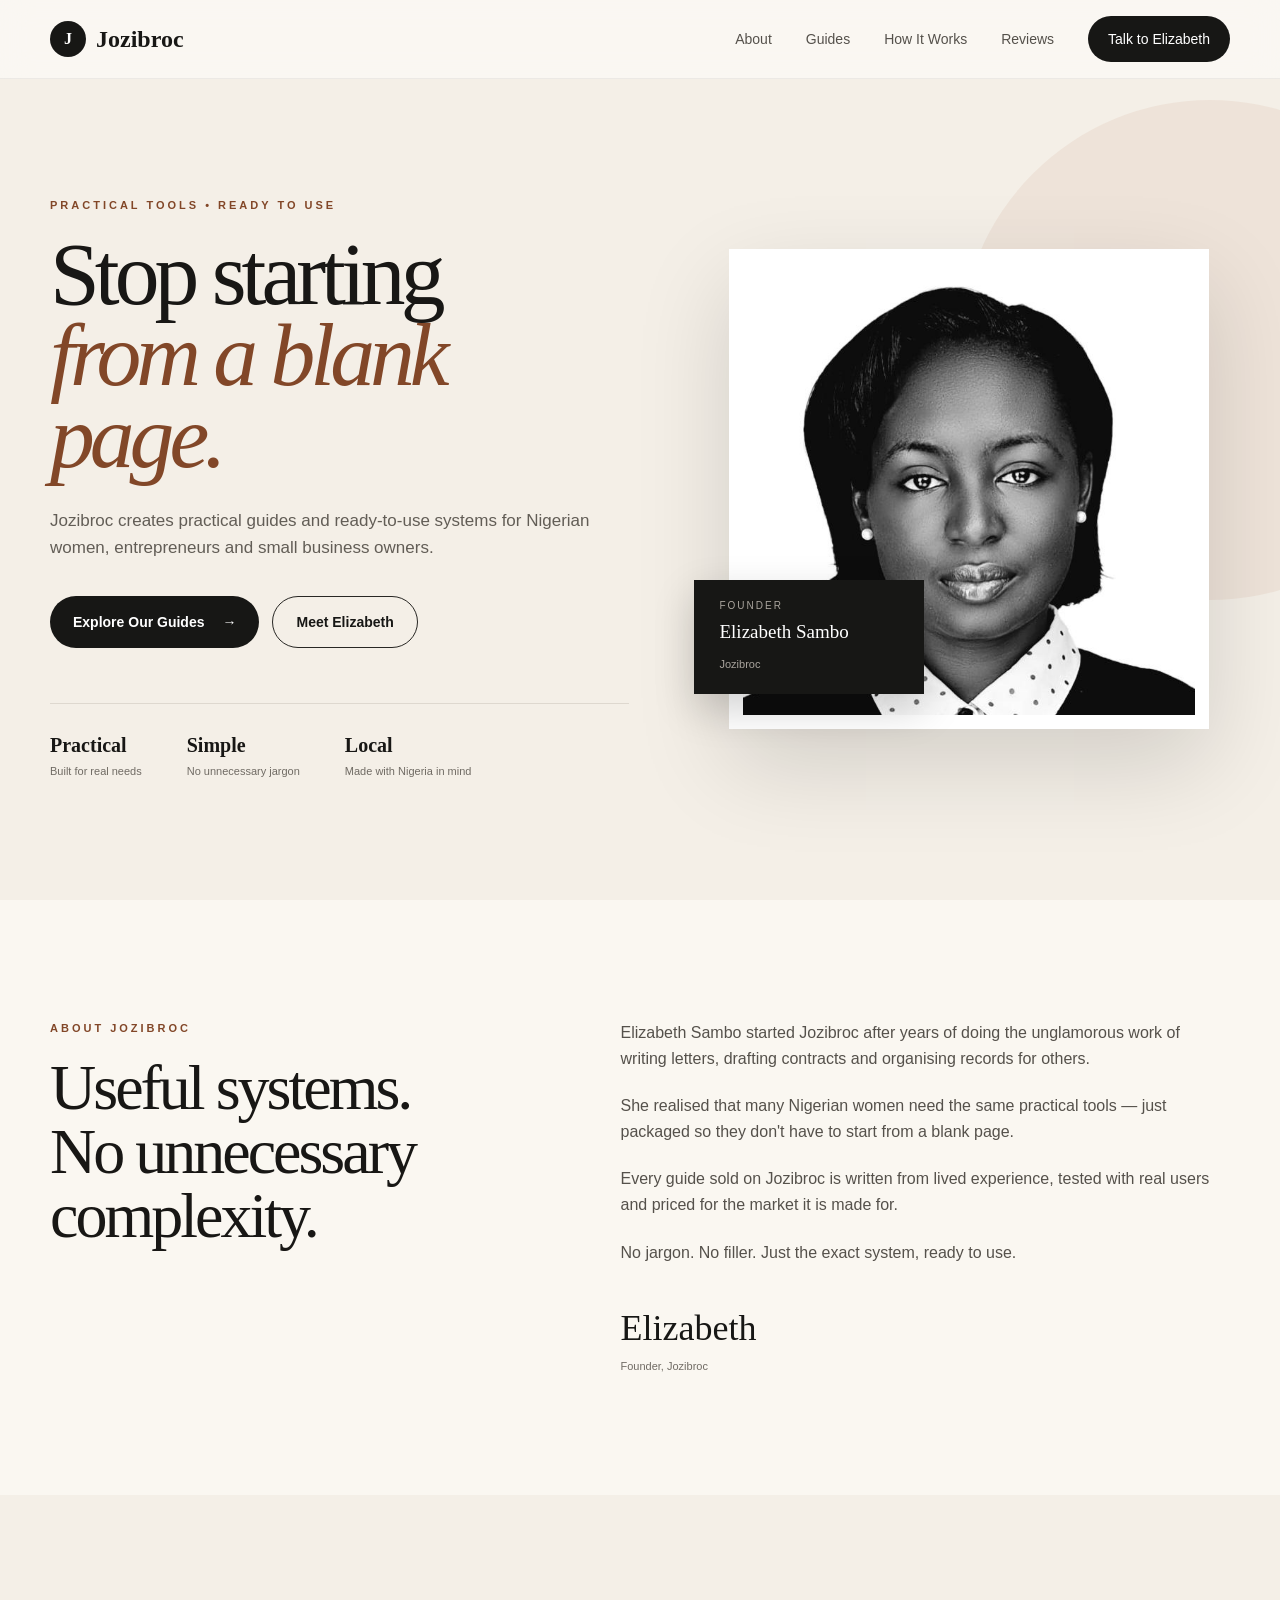
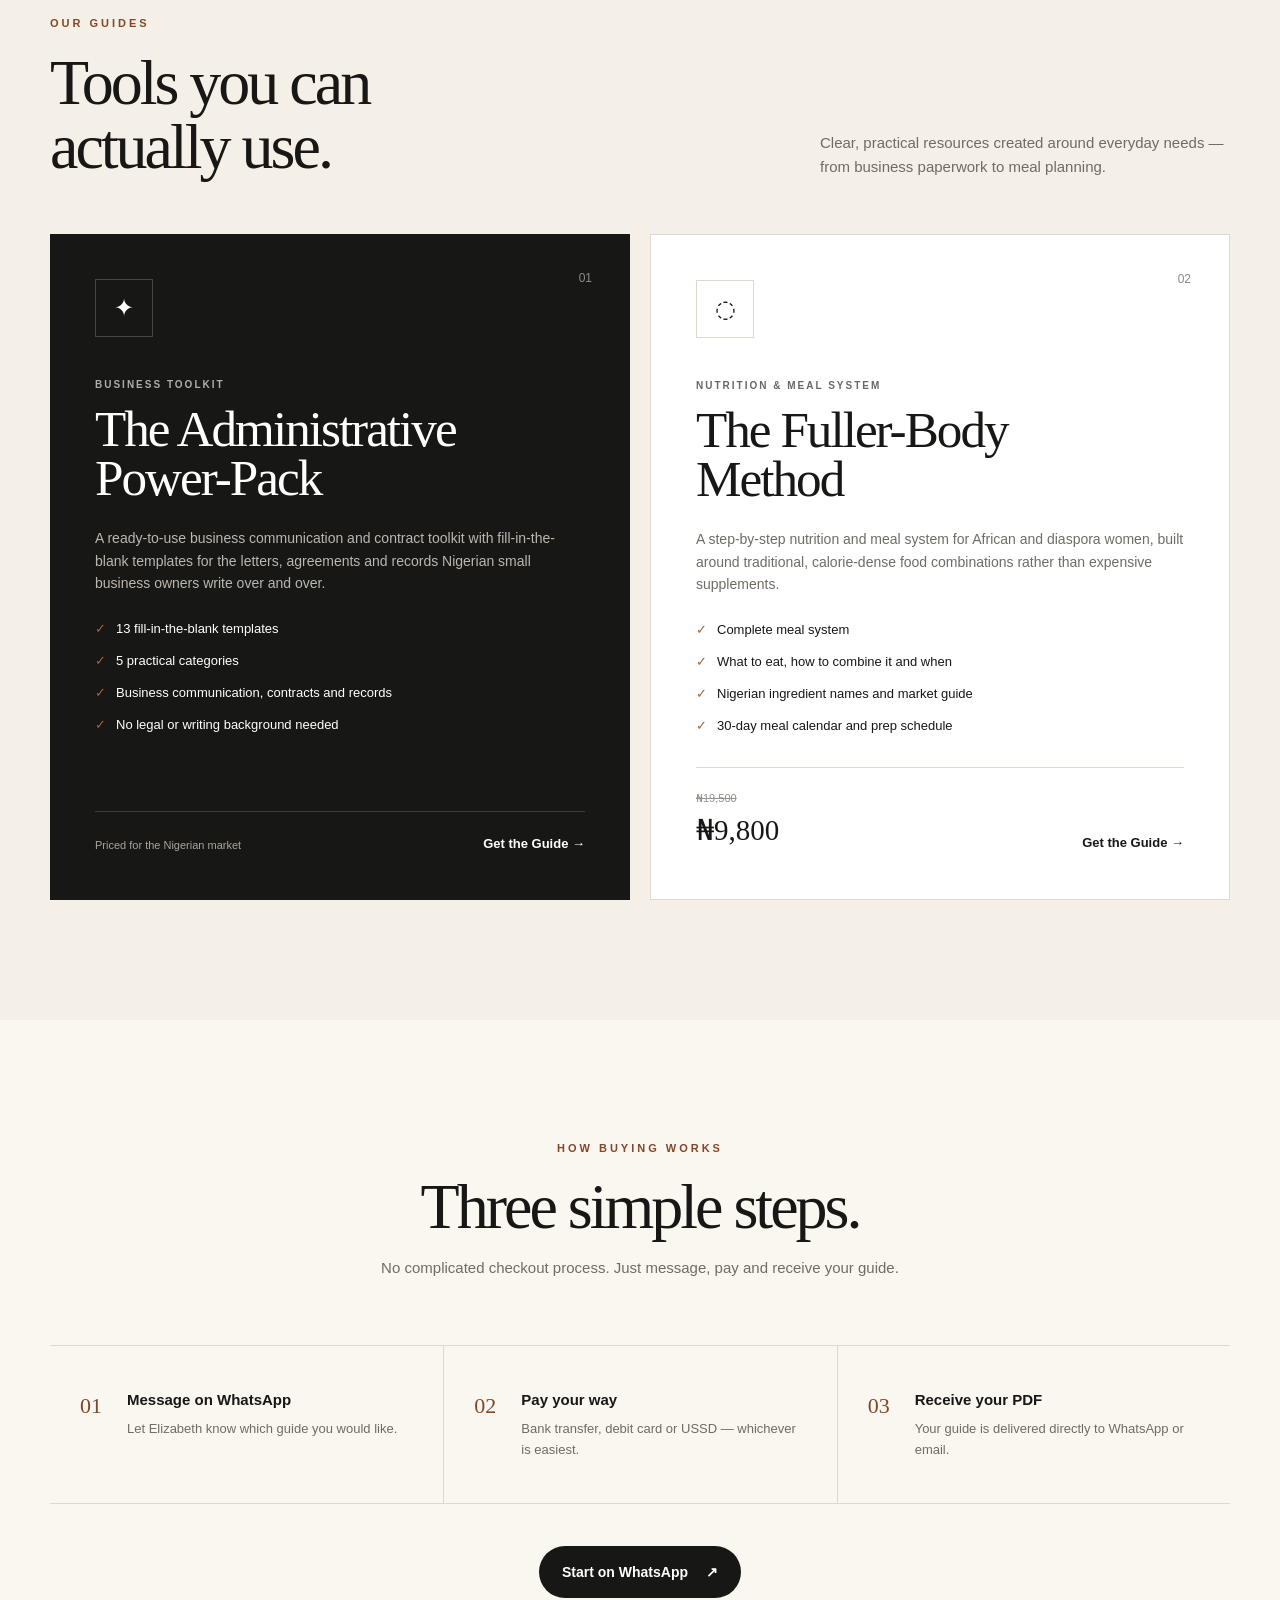
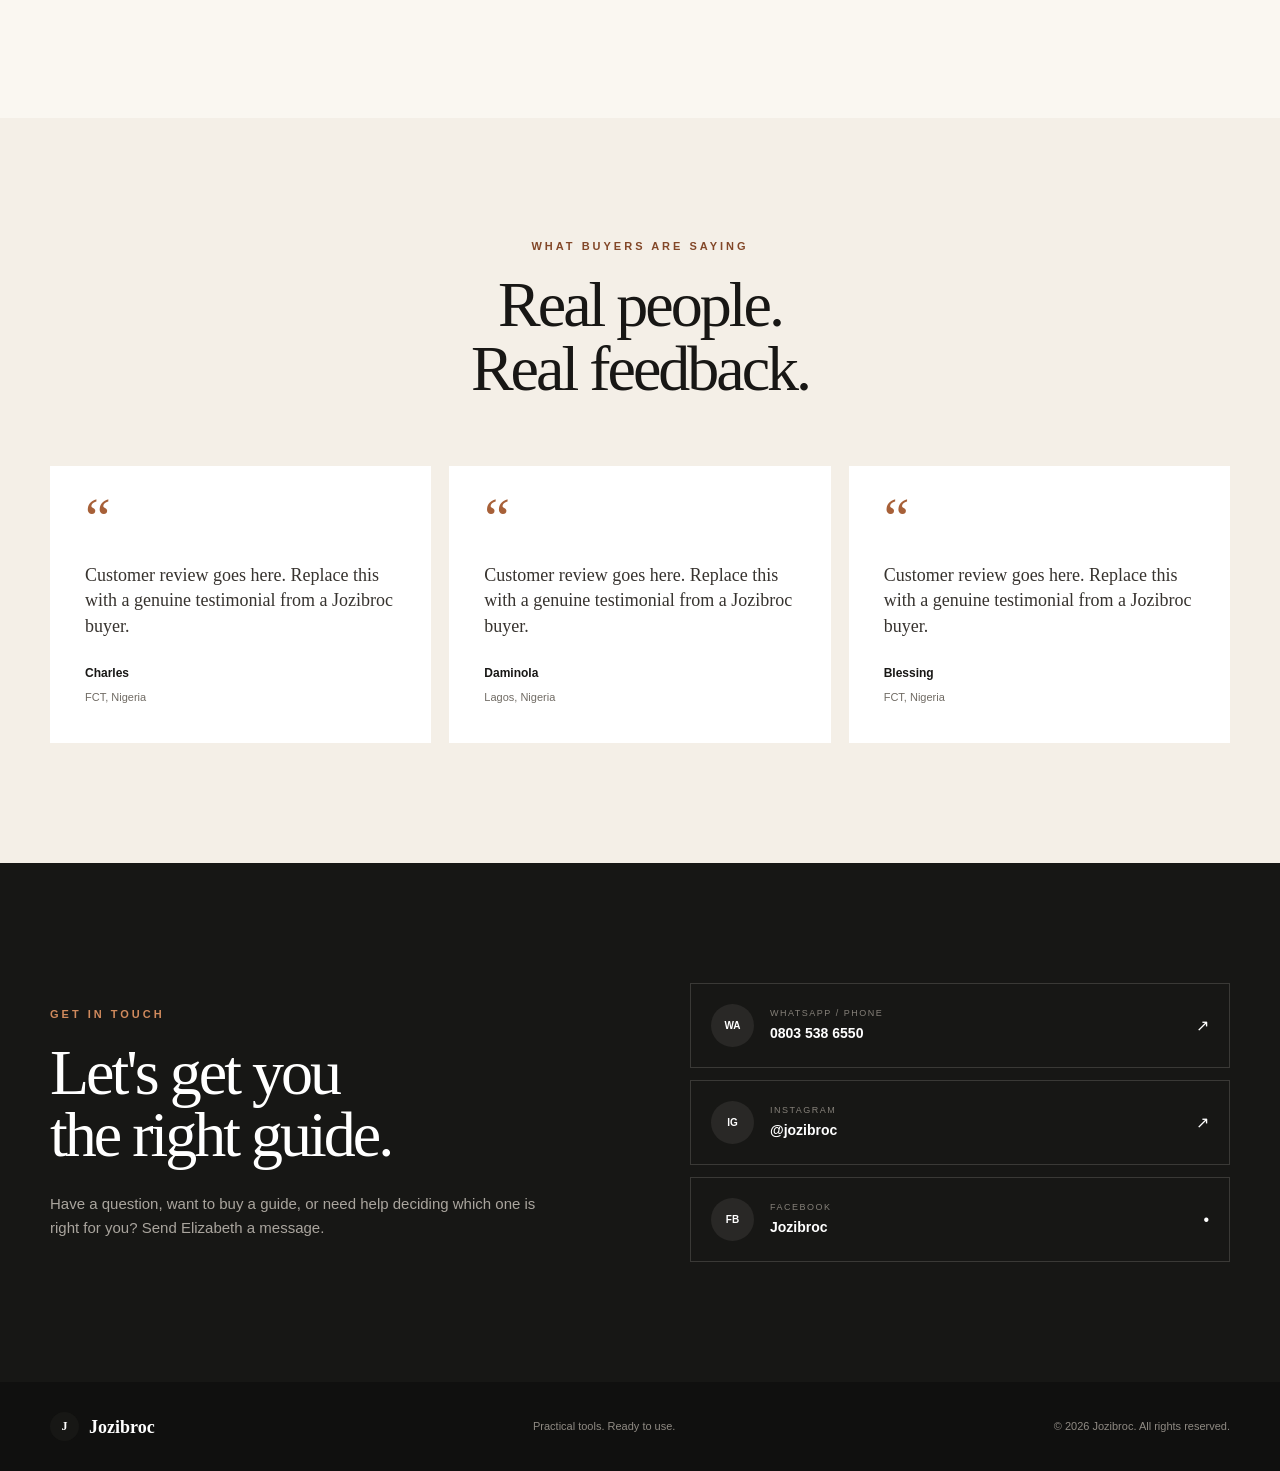
==== commit 678cbc79: "Jozarbi" ====
--- a/index.html
+++ b/index.html
@@ -2215,11 +2215,11 @@
                 <div class="reviewer">
 
                     <strong>
-                        Customer Name
+                        Charles
                     </strong>
 
                     <span>
-                        City, Nigeria
+                        FCT, Nigeria
                     </span>
 
                 </div>
@@ -2242,11 +2242,11 @@
                 <div class="reviewer">
 
                     <strong>
-                        Customer Name
+                        Daminola
                     </strong>
 
                     <span>
-                        City, Nigeria
+                        Lagos, Nigeria
                     </span>
 
                 </div>
@@ -2269,11 +2269,11 @@
                 <div class="reviewer">
 
                     <strong>
-                        Customer Name
+                        Blessing
                     </strong>
 
                     <span>
-                        City, Nigeria
+                        FCT, Nigeria
                     </span>
 
                 </div>
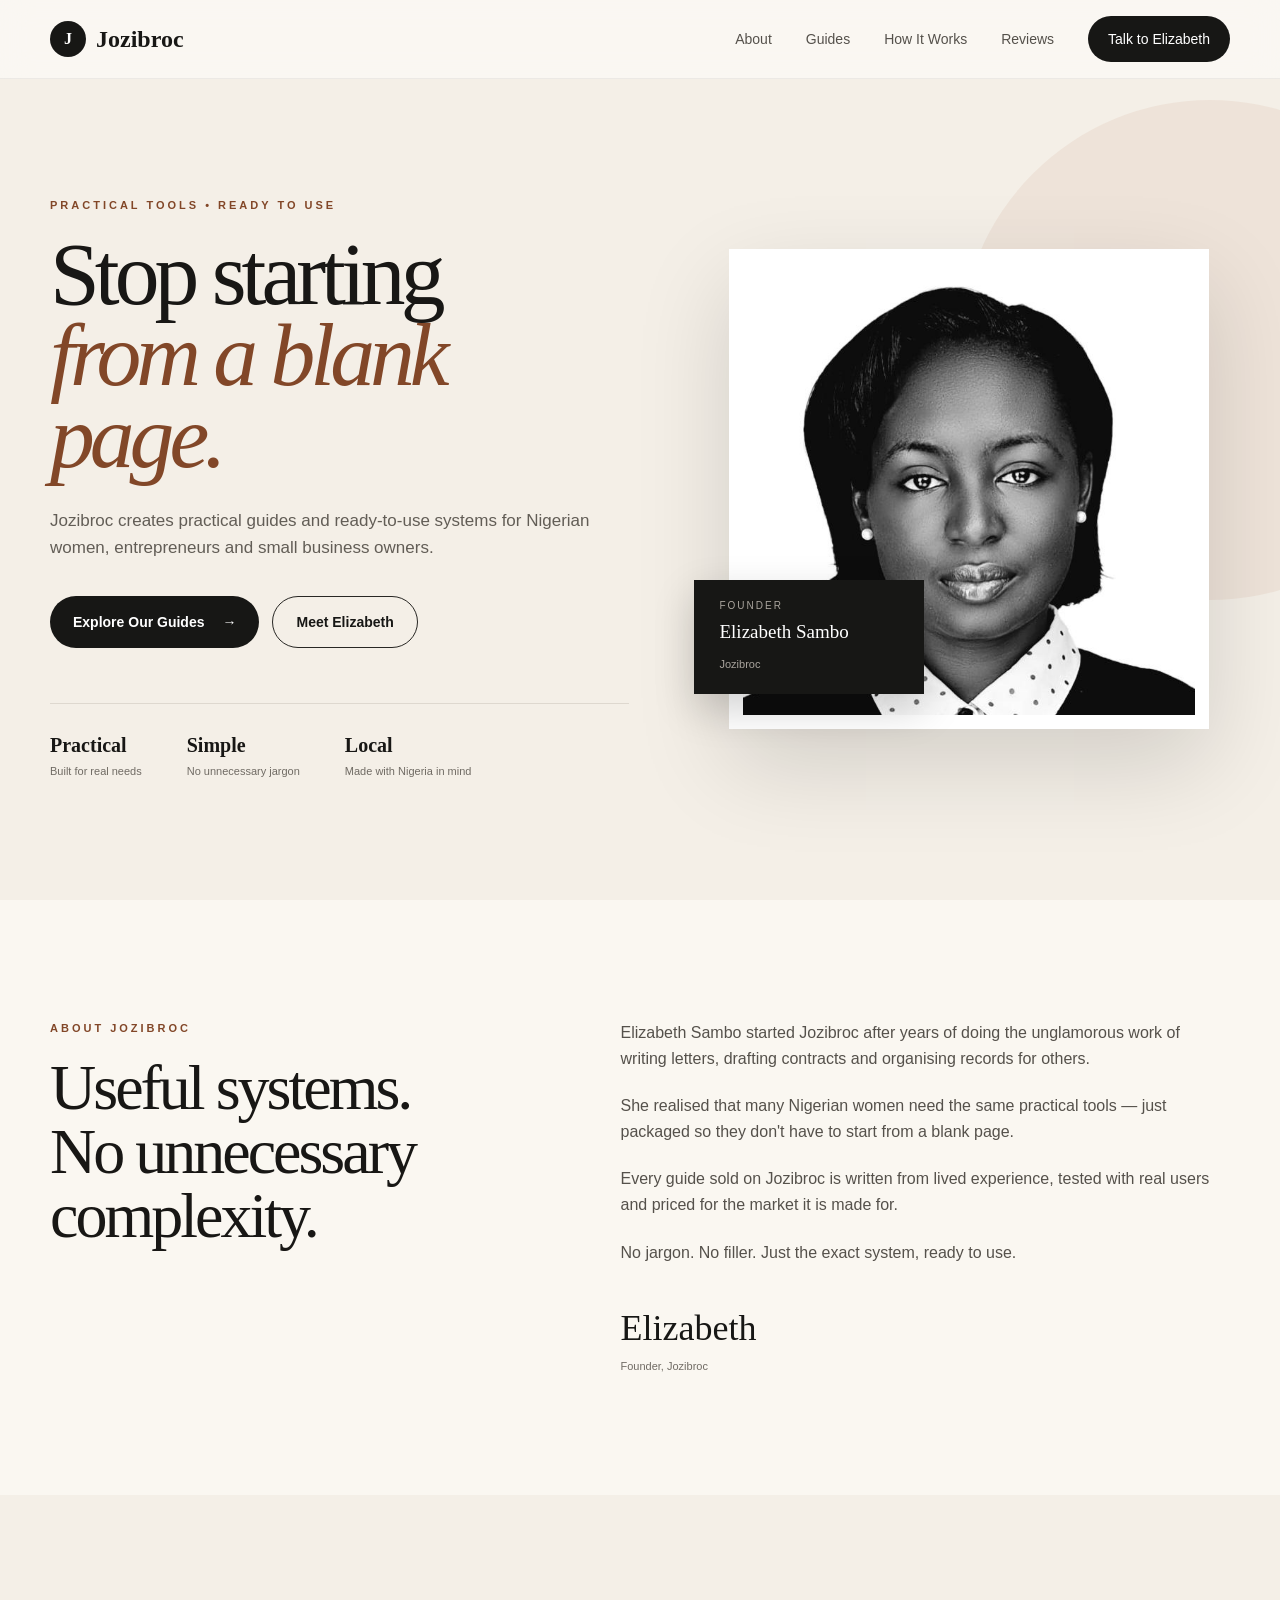
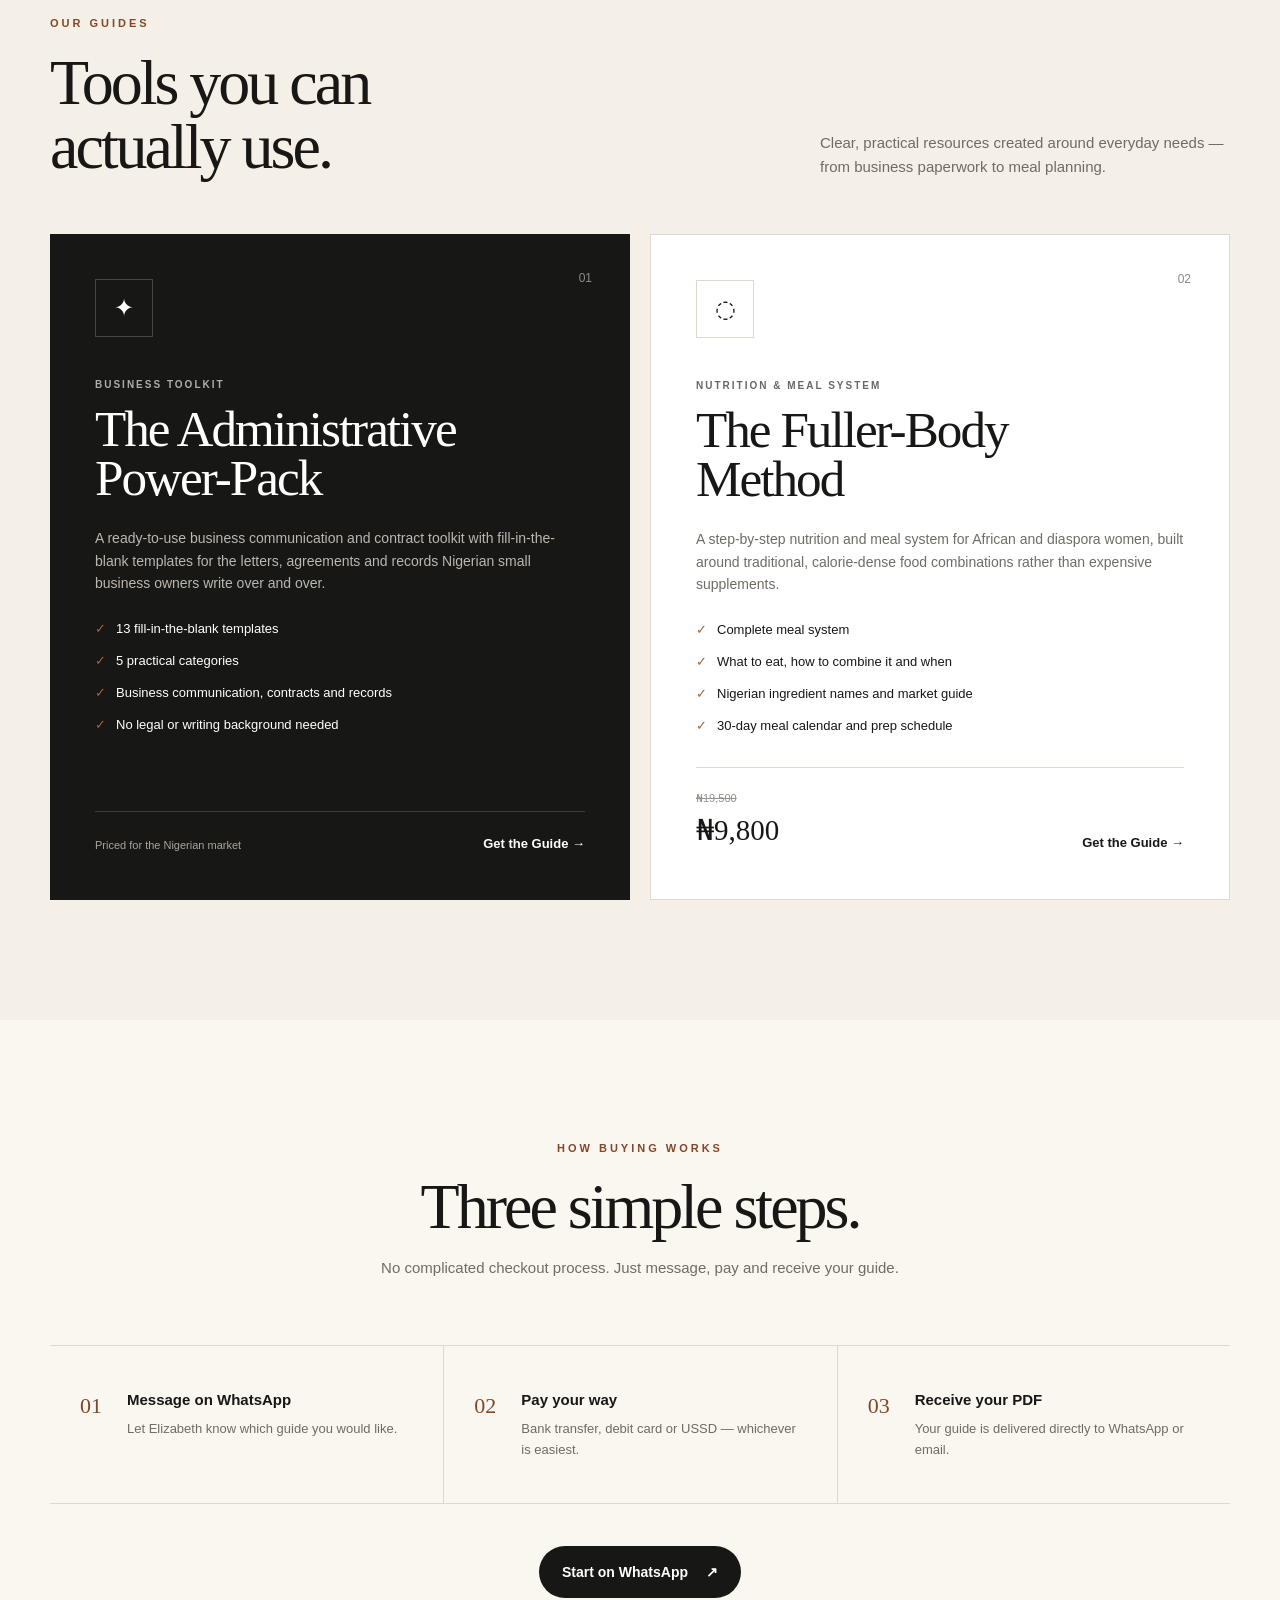
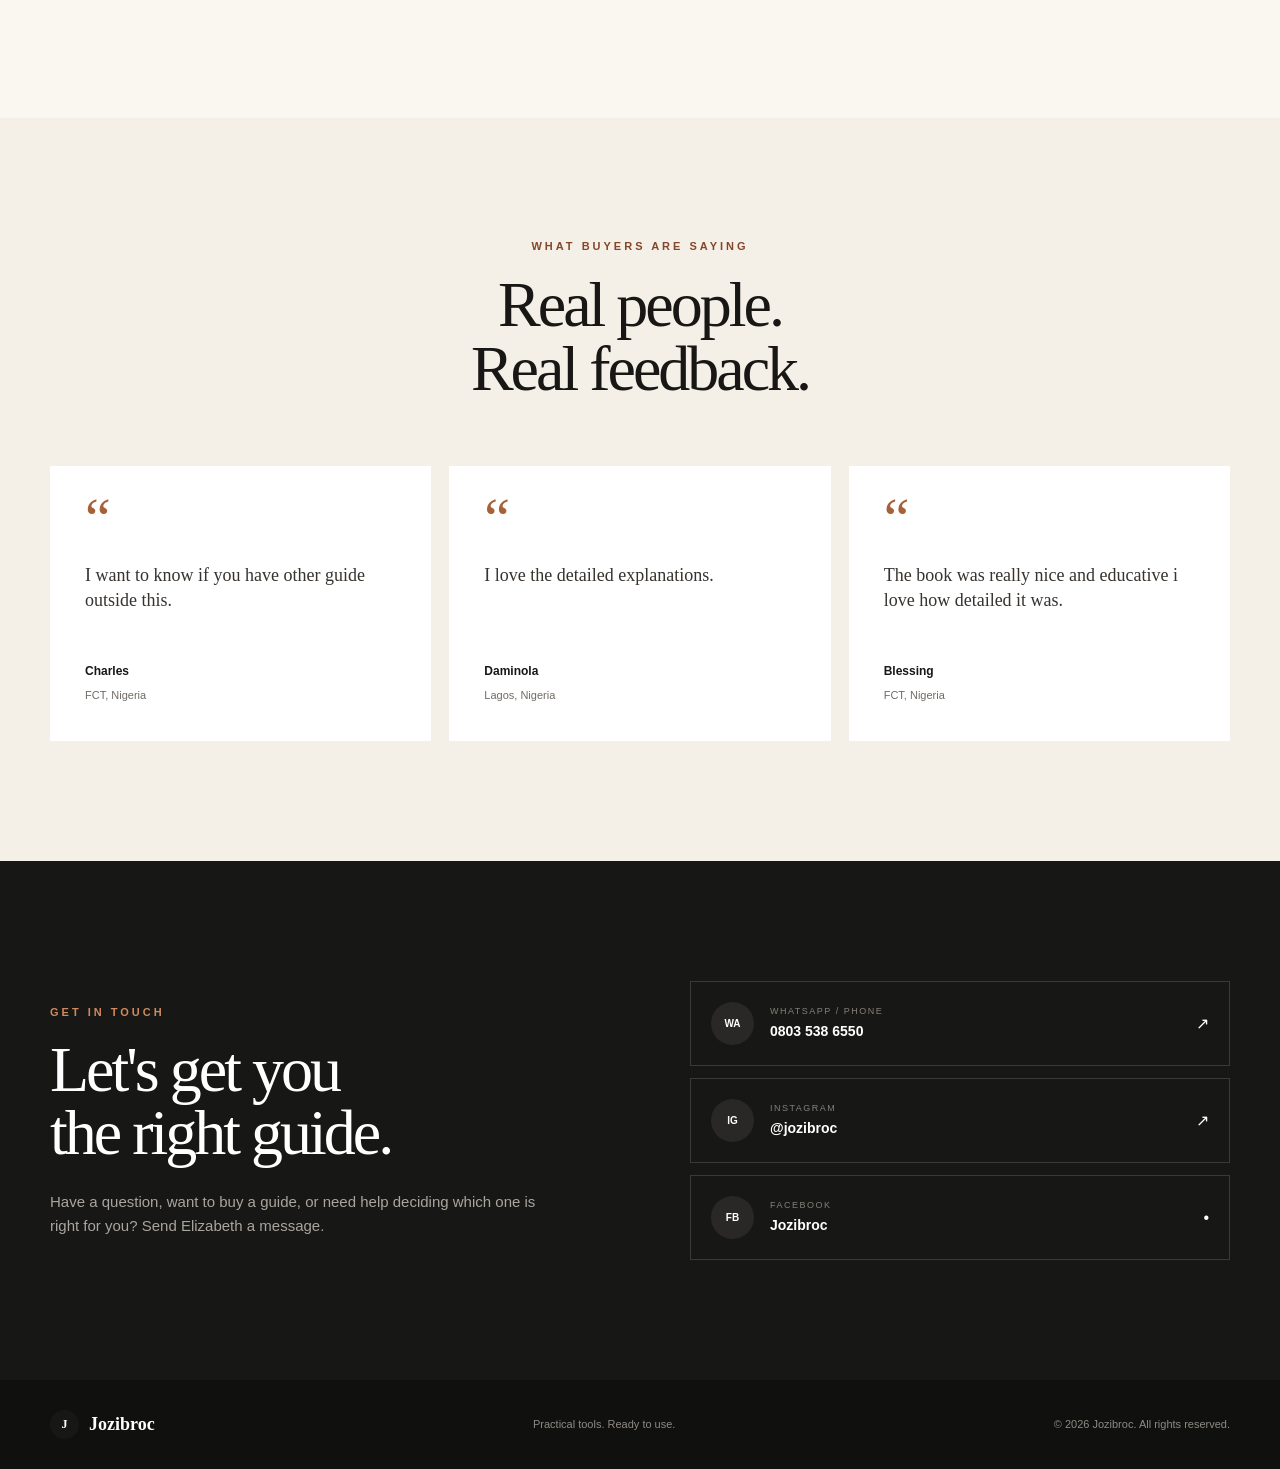
==== commit 4fc35652: "Jozabic" ====
--- a/index.html
+++ b/index.html
@@ -2207,9 +2207,7 @@
                 </div>
 
                 <p class="review-text">
-                    Customer review goes here.
-                    Replace this with a genuine
-                    testimonial from a Jozibroc buyer.
+                    I want to know if you have other guide outside this.
                 </p>
 
                 <div class="reviewer">
@@ -2234,9 +2232,7 @@
                 </div>
 
                 <p class="review-text">
-                    Customer review goes here.
-                    Replace this with a genuine
-                    testimonial from a Jozibroc buyer.
+                    I love the detailed explanations.
                 </p>
 
                 <div class="reviewer">
@@ -2261,9 +2257,9 @@
                 </div>
 
                 <p class="review-text">
-                    Customer review goes here.
-                    Replace this with a genuine
-                    testimonial from a Jozibroc buyer.
+                    The book was really nice 
+                    and educative i love how 
+                    detailed it was.
                 </p>
 
                 <div class="reviewer">
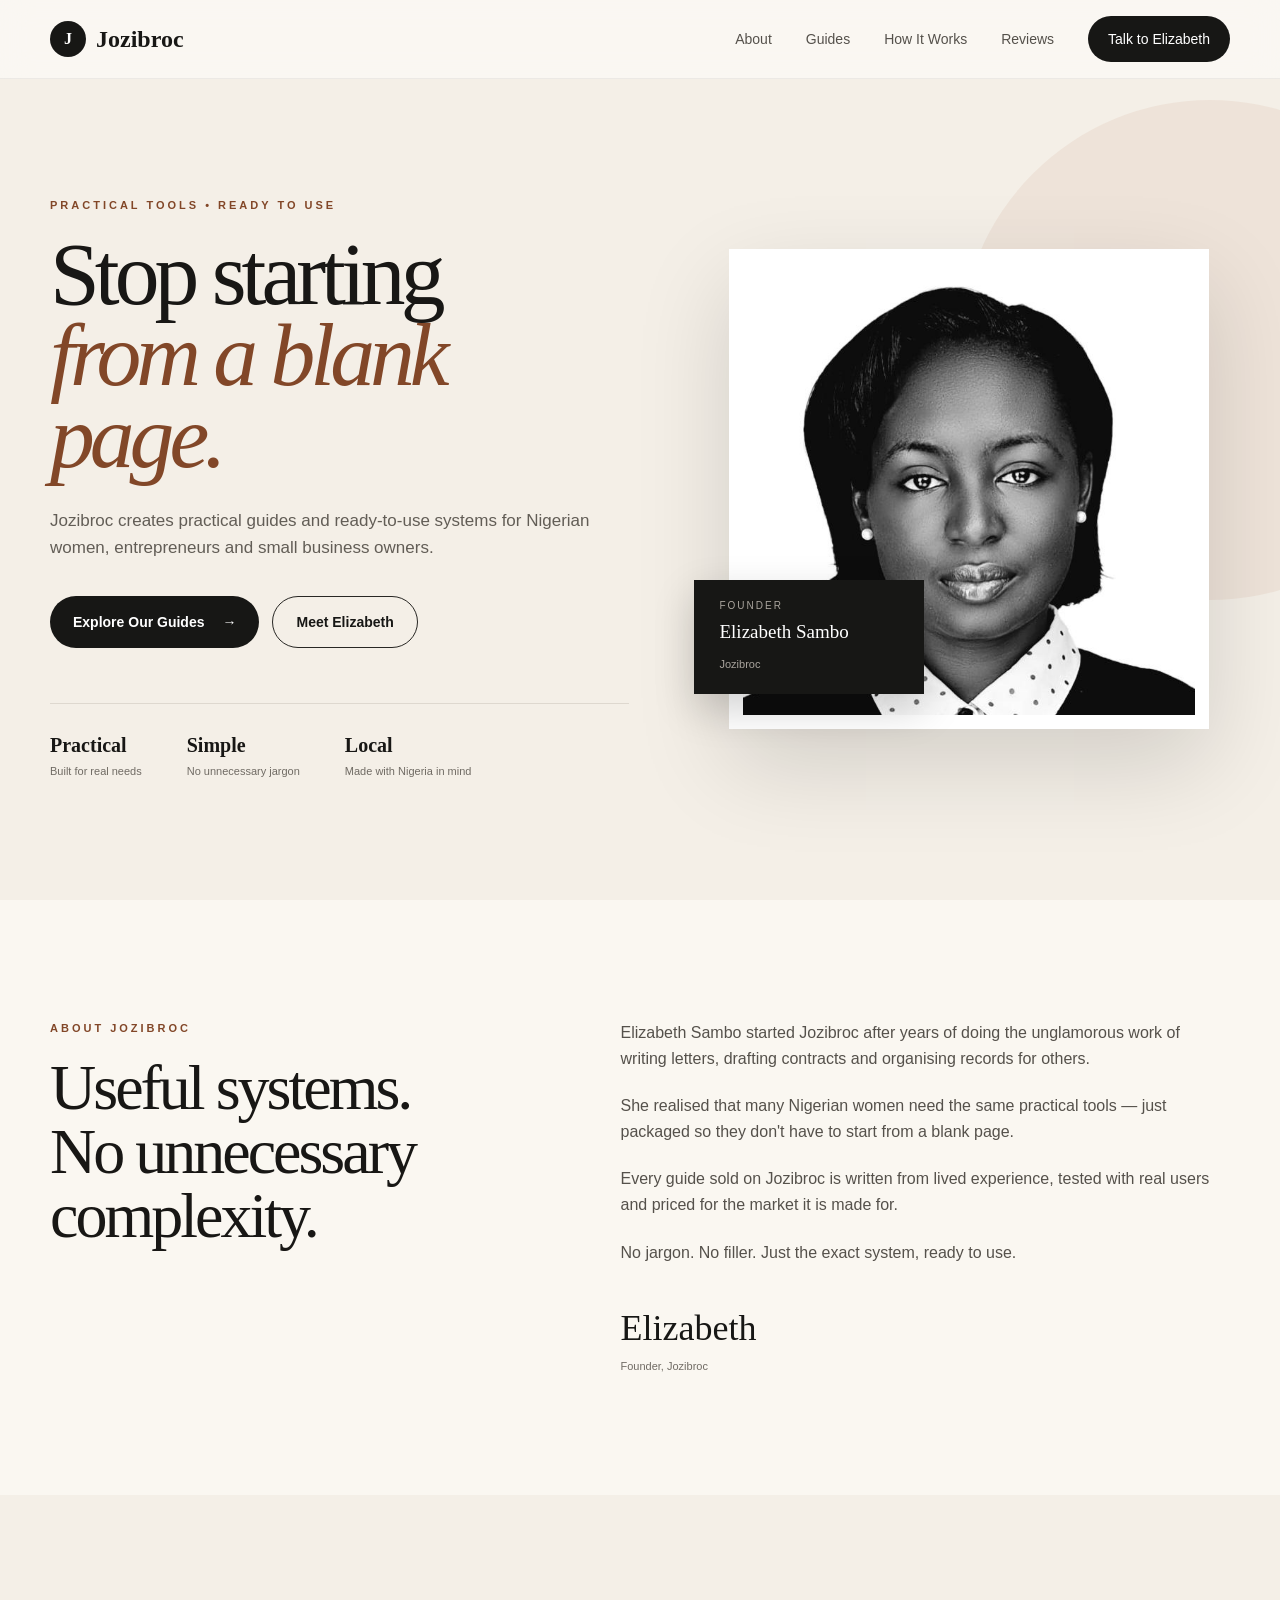
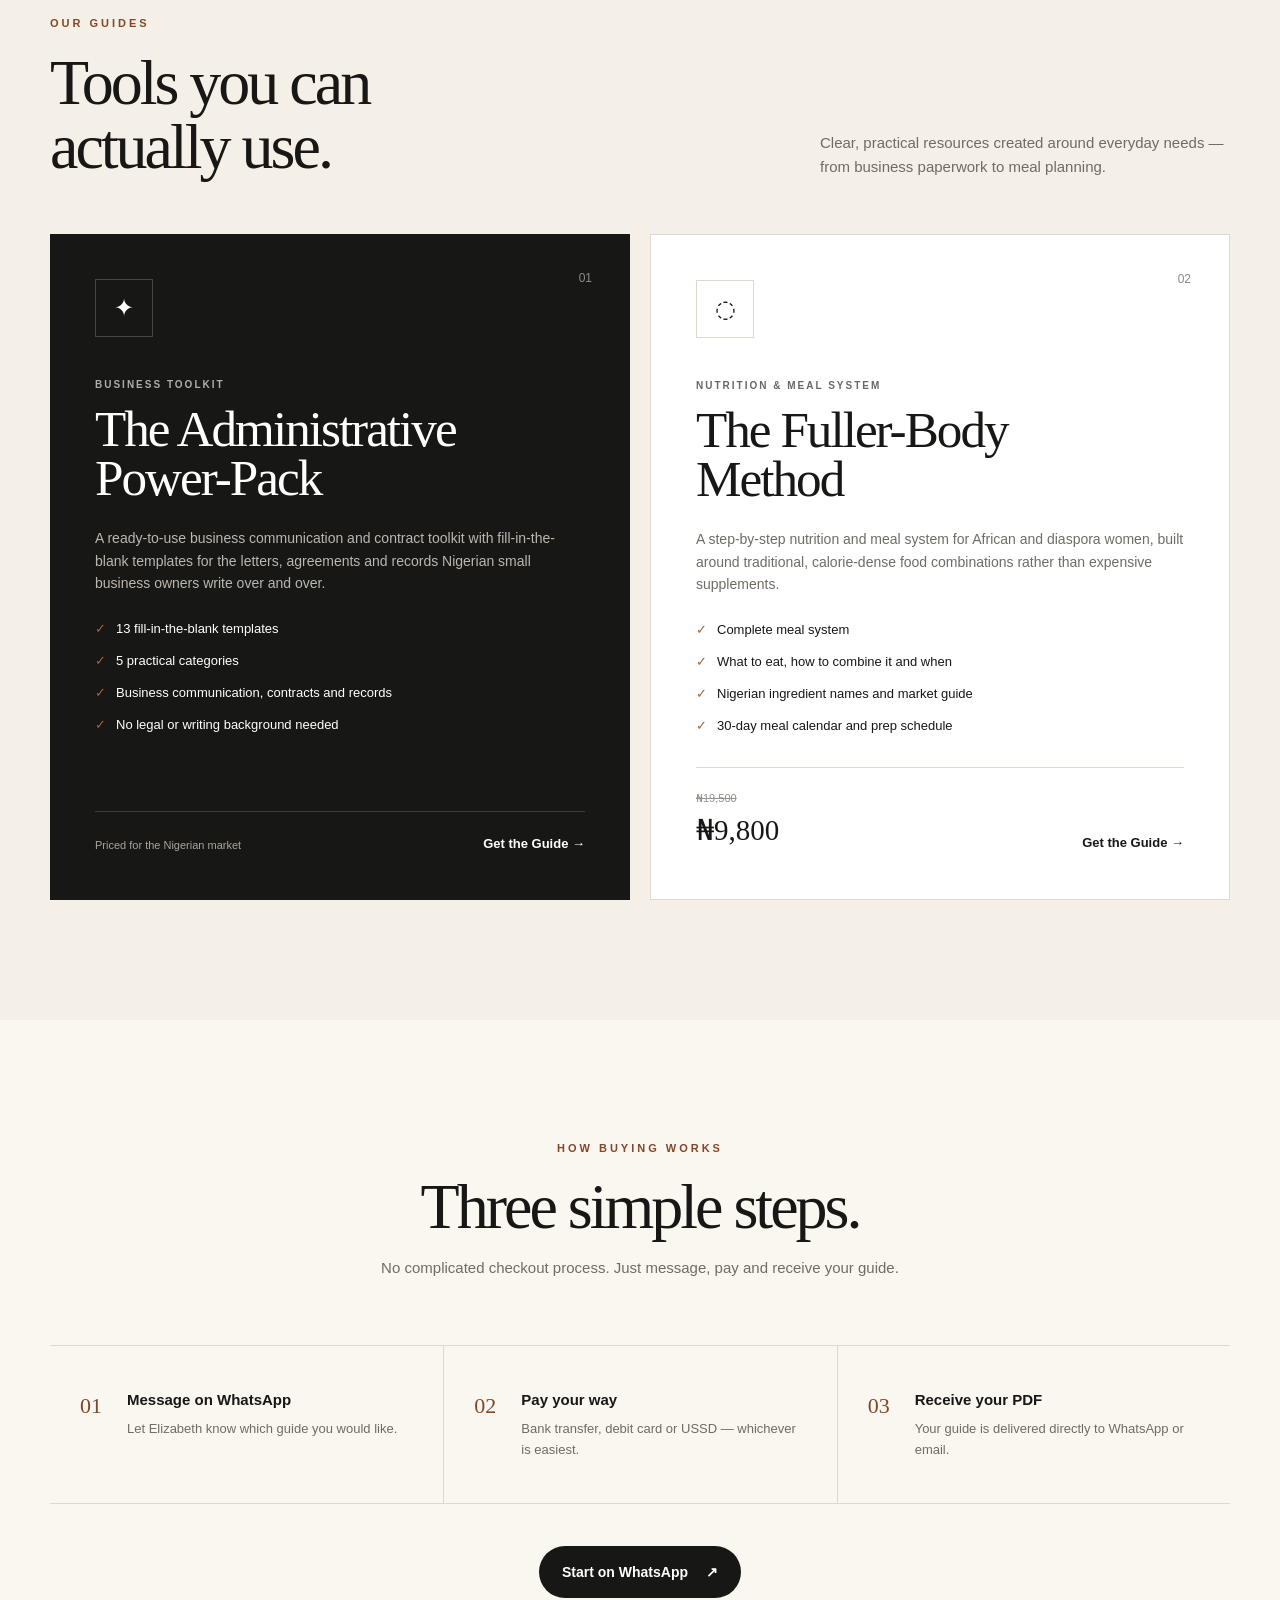
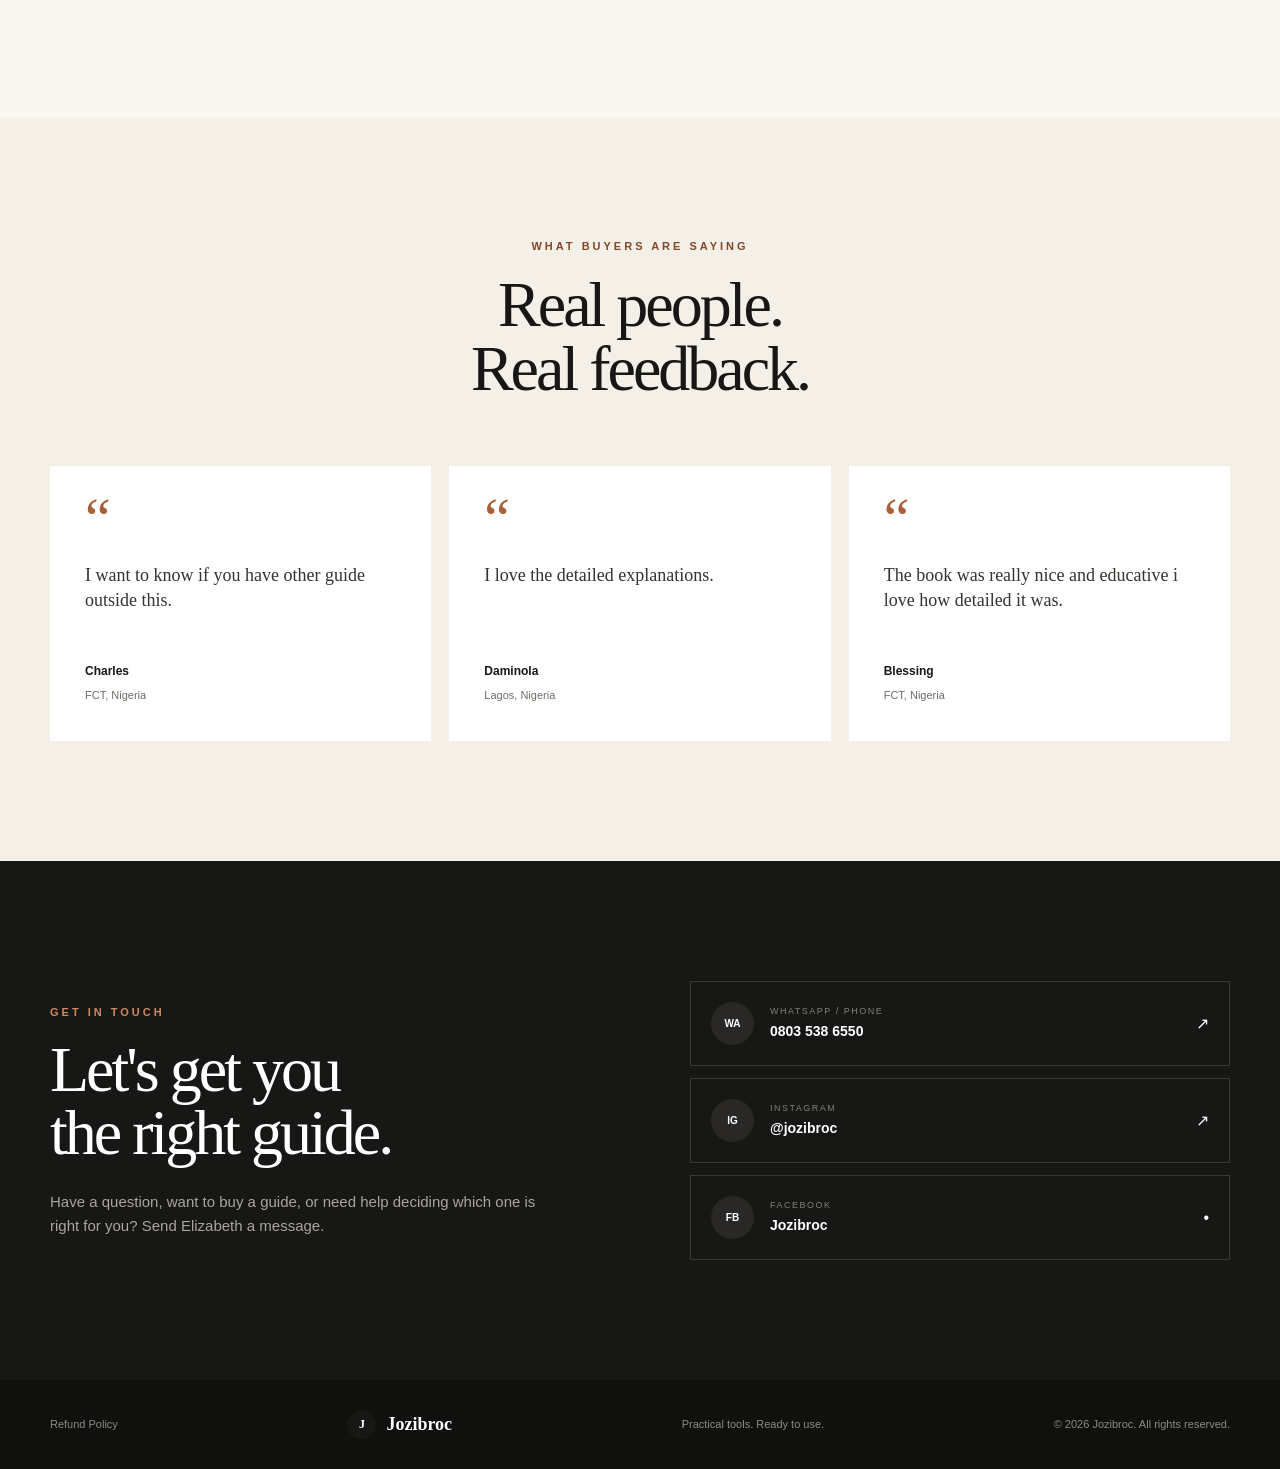
==== commit 6d913c90: "commit to isaacpreshy git" ====
--- a/index.html
+++ b/index.html
@@ -2429,6 +2429,11 @@
 <footer>
 
     <div class="container footer">
+        <div>
+    <a href="refund-policy.html">
+        Refund Policy
+    </a>
+</div>
 
         <a
             href="#home"
